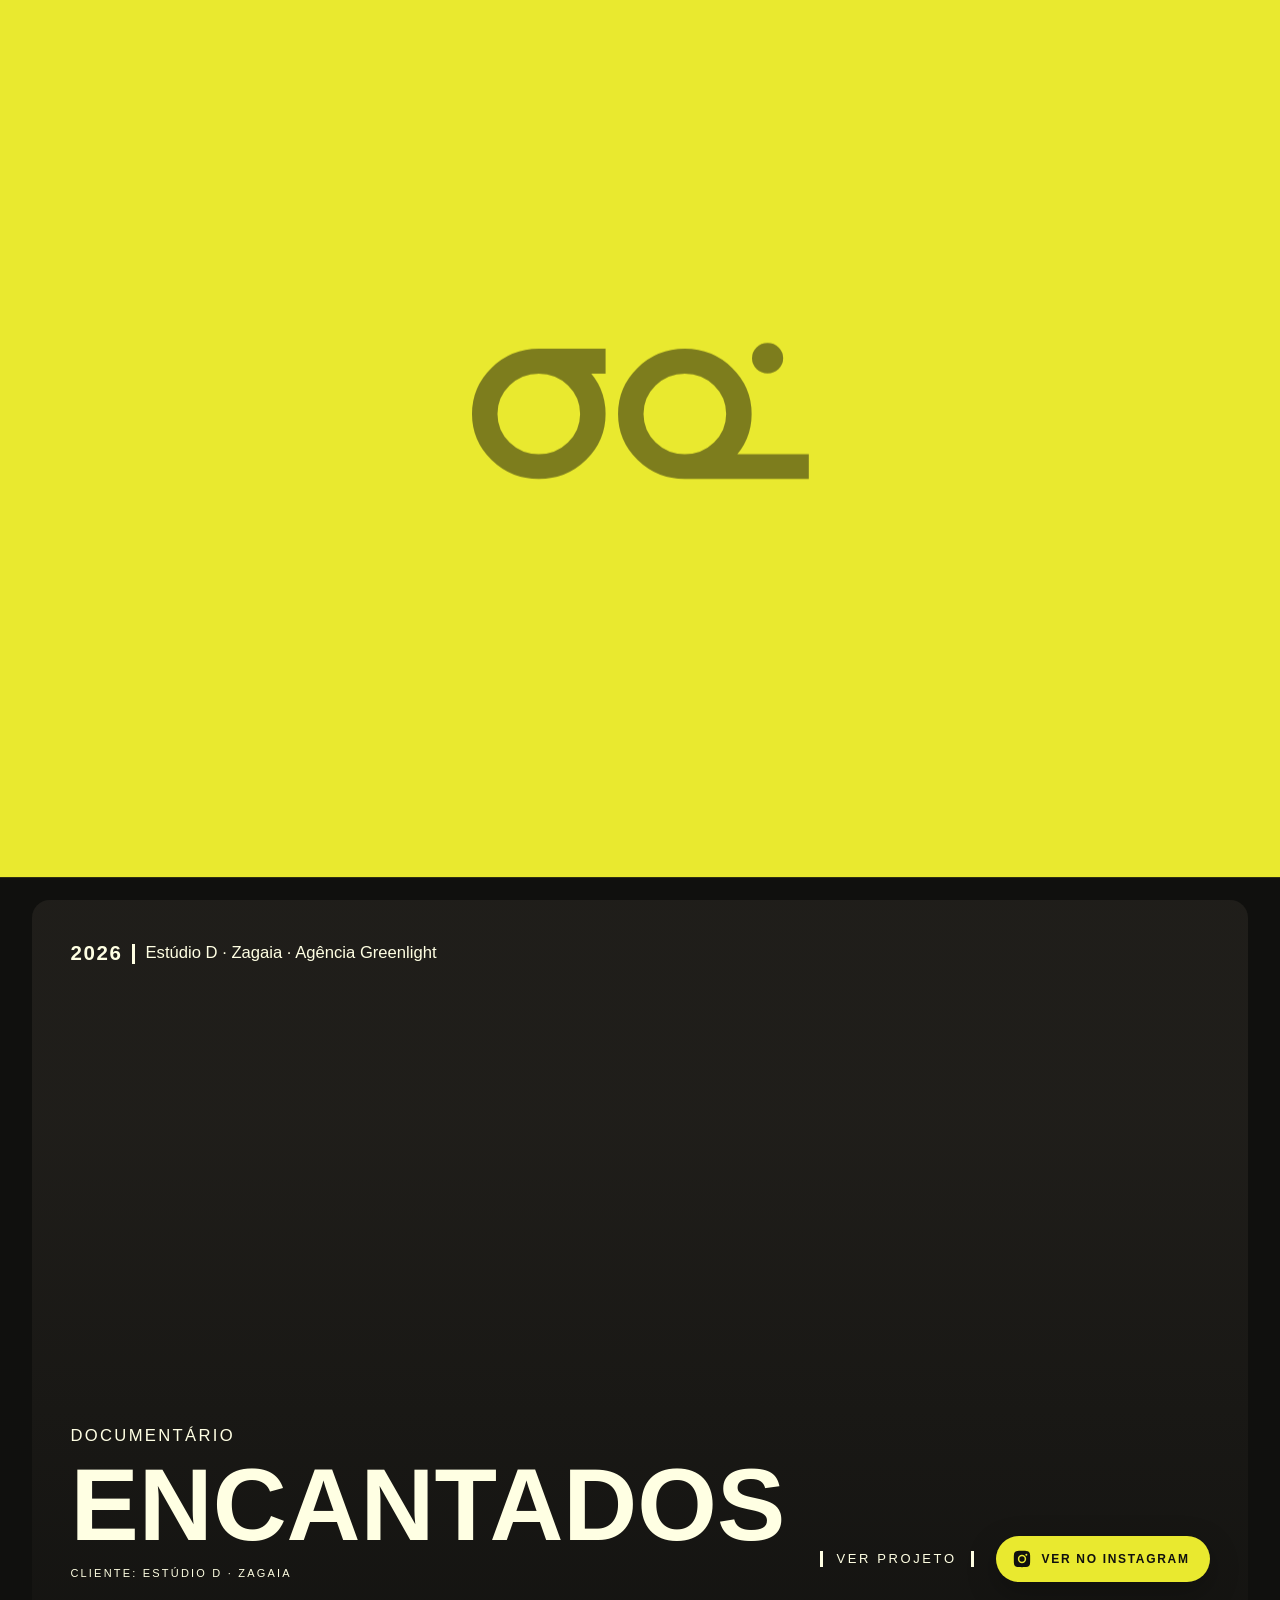
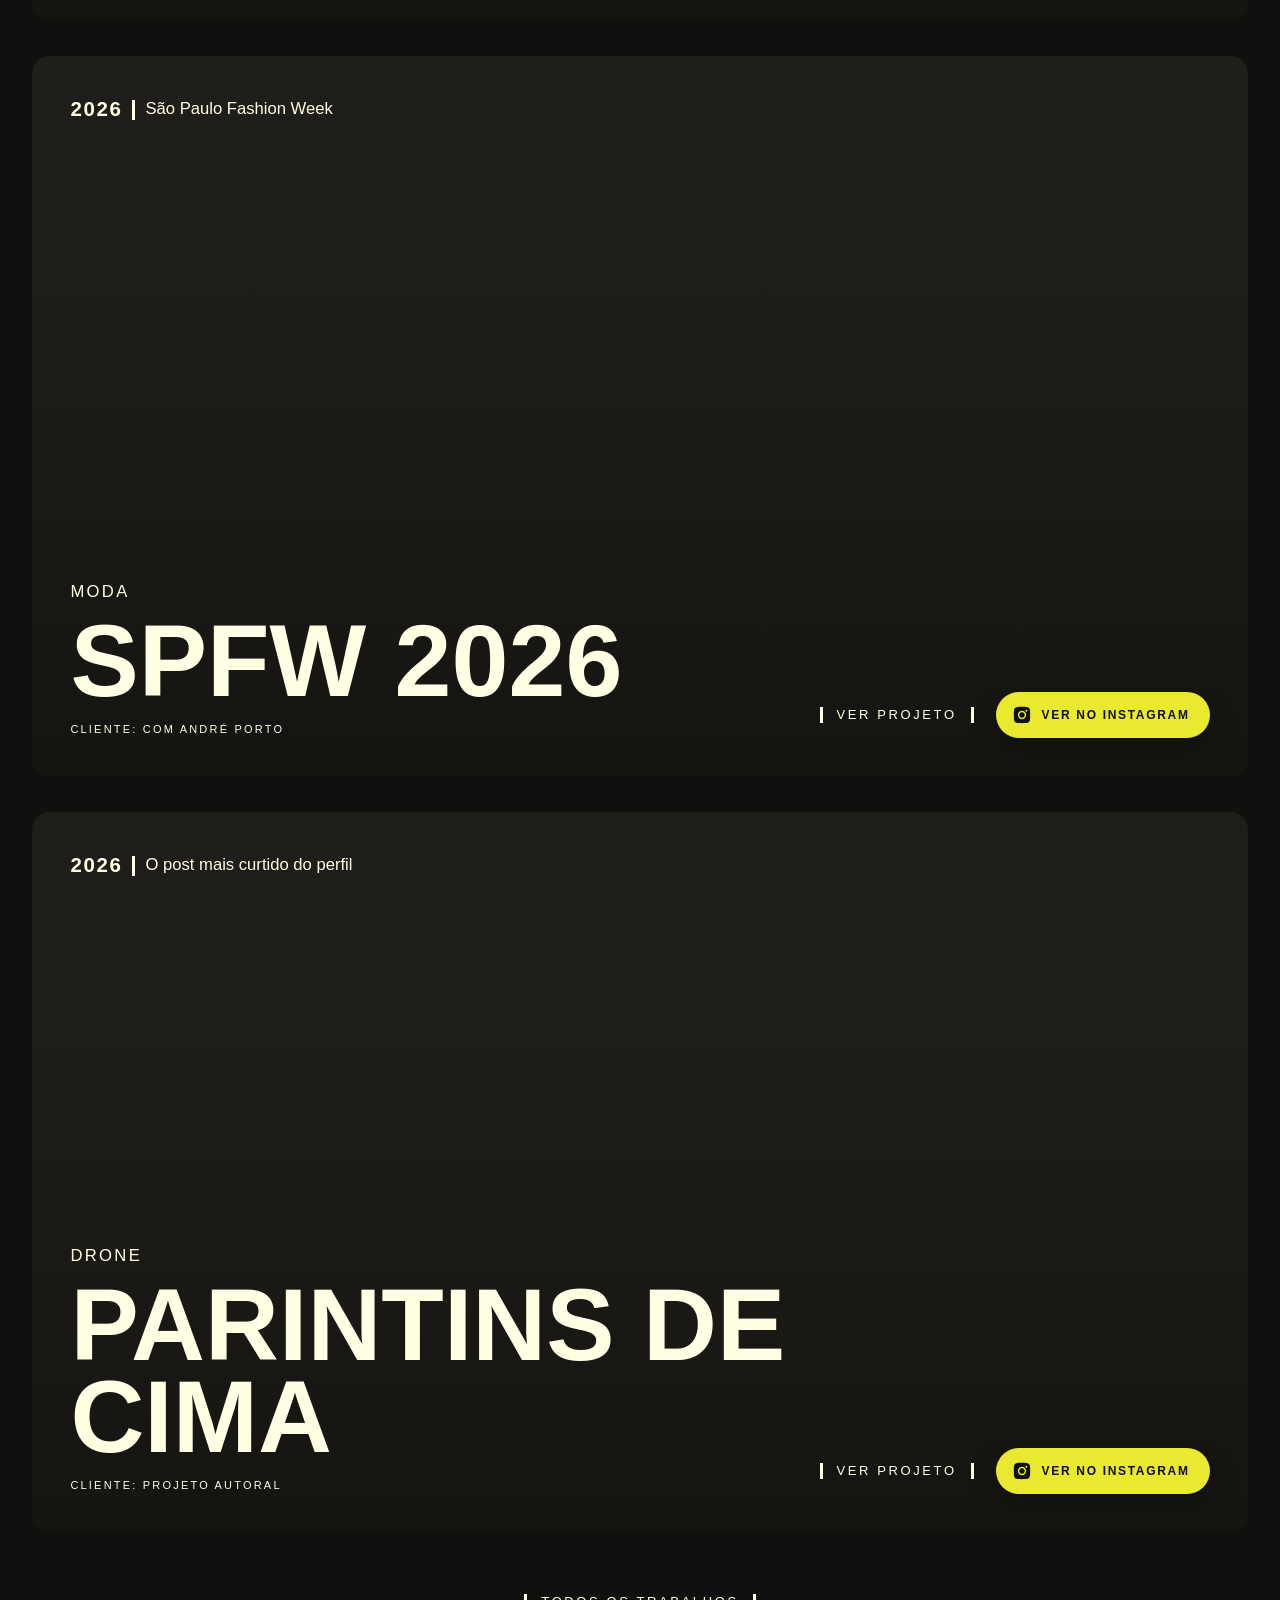
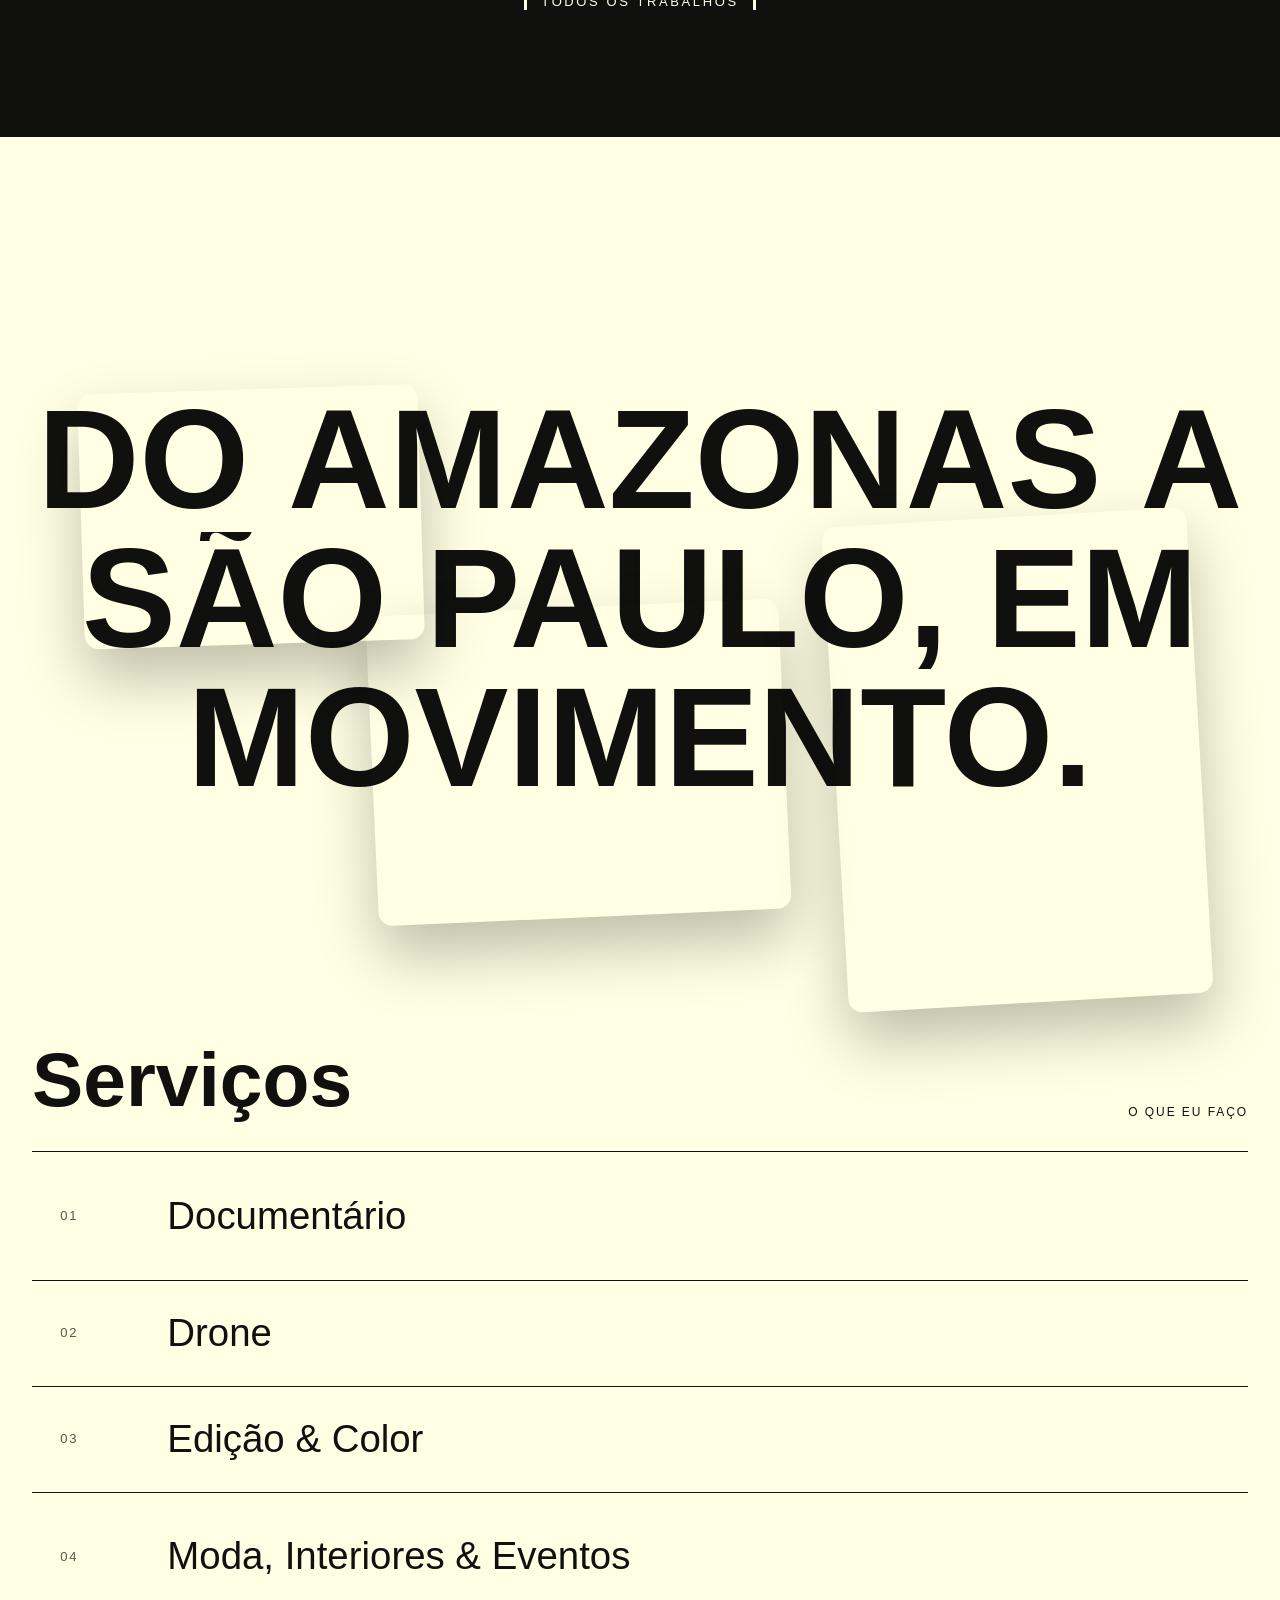
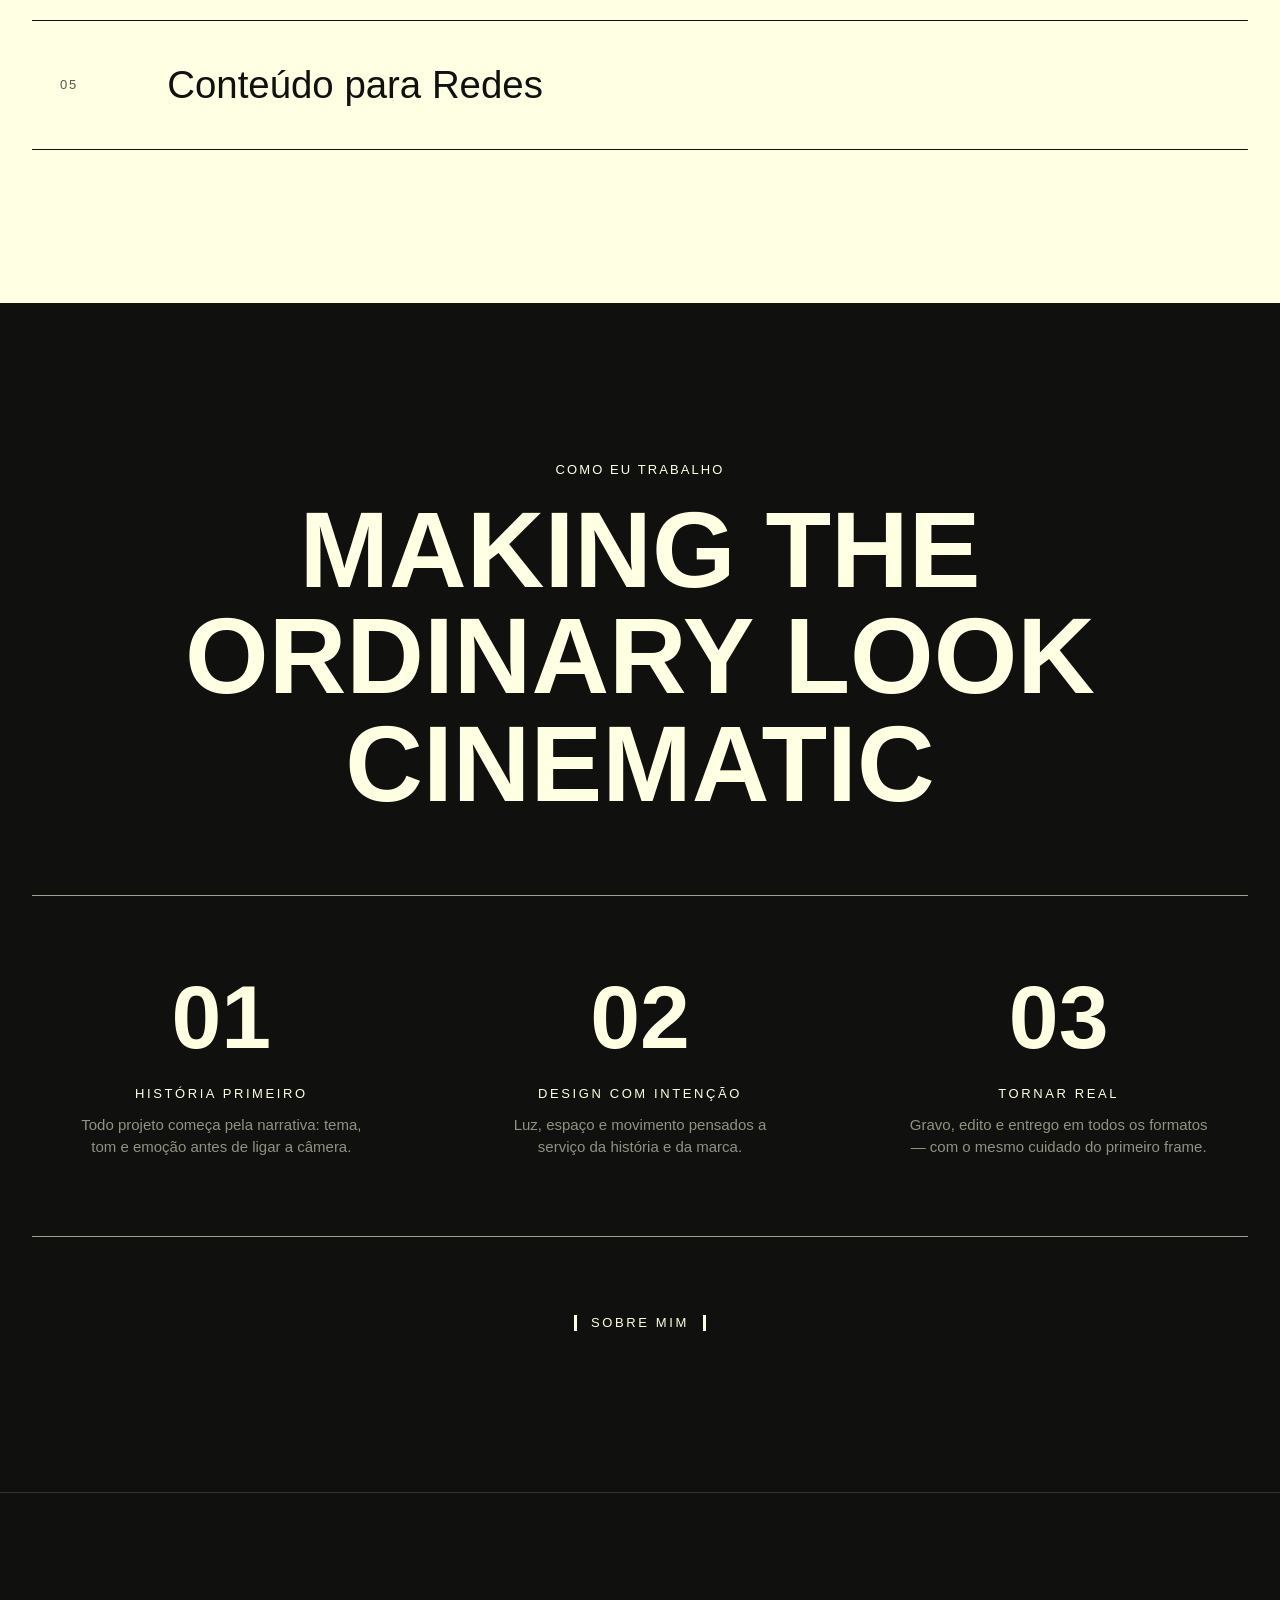
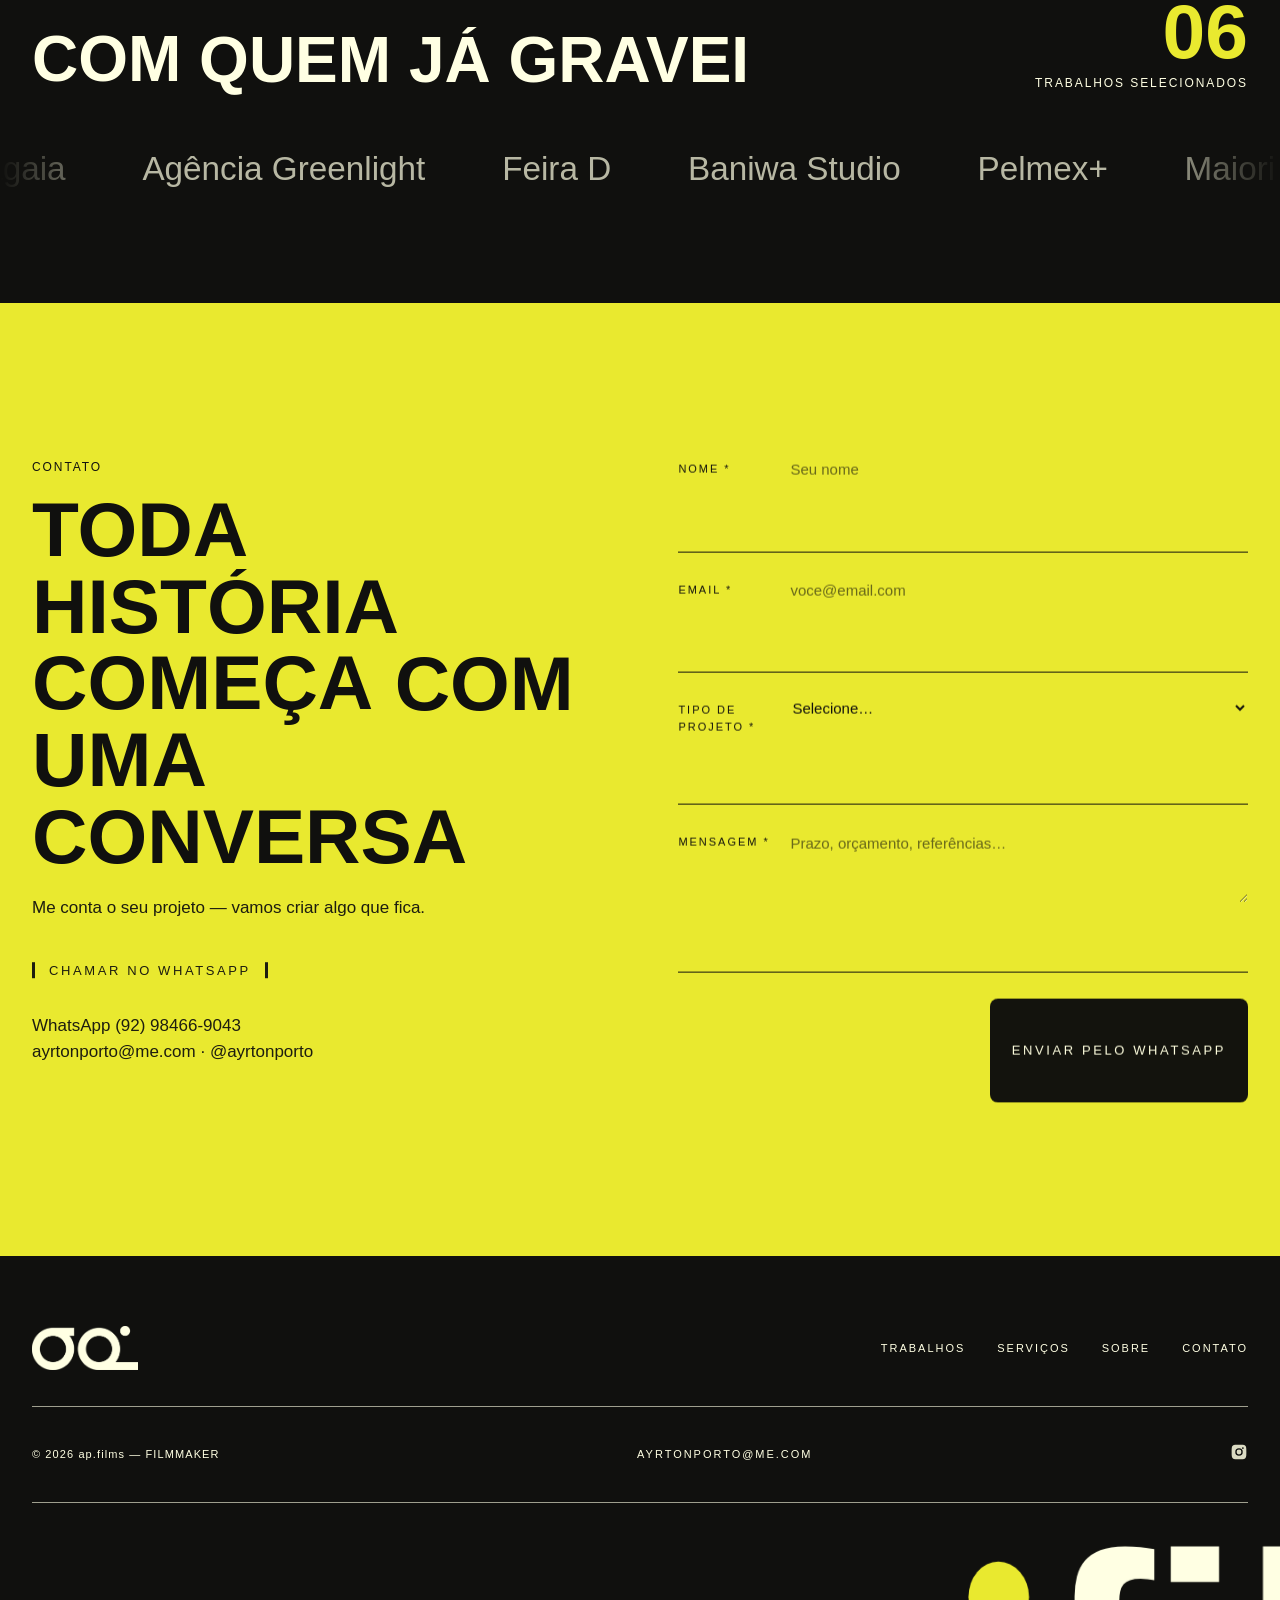
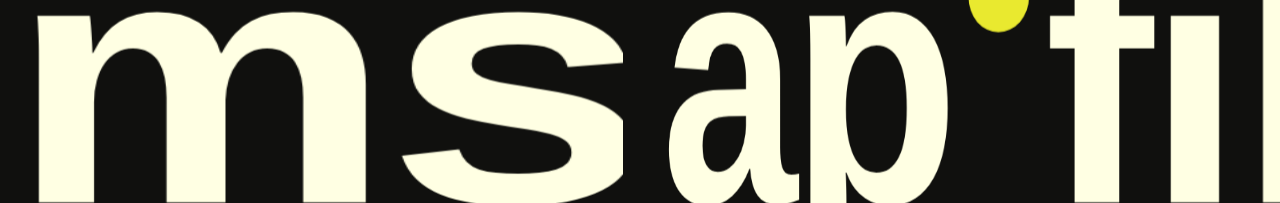
==== index.html @ daba5989 "Painel de projeto: título se ajusta, conjunto centralizado, coluna rola sem cortar em telas baixas C" ====
<!doctype html>
<html lang="pt-BR">
<head>
  <meta charset="utf-8">
  <meta name="viewport" content="width=device-width, initial-scale=1">
  <title>ap.films — Filmmaker</title>
  <meta name="description" content="Ayrton Porto — filmmaker. Documentário, moda, interiores e conteúdo de marca, do Amazonas a São Paulo.">
  <link rel="preconnect" href="https://api.fontshare.com">
  <link rel="stylesheet" href="https://api.fontshare.com/v2/css?f[]=satoshi@500,900&display=swap">
  <link rel="icon" type="image/png" href="assets/favicon.png">
  <link rel="stylesheet" href="css/style.css?v=202610291244">
</head>
<body data-page="home">
  <div class="curtain" aria-hidden="true"><span class="brand"></span></div>

  <main>
    <!-- HERO -->
    <section class="hero">
      <video class="hero__reel" muted playsinline loop autoplay preload="auto" id="heroReel"></video>
      <div class="hero__reel-shade"></div>
      <div class="hero__inner container">
        <h1 class="brandword" aria-label="ap.films"><span class="brandword__w">ap</span><span class="brandword__dot"></span><span class="brandword__w">films</span></h1>
        <div class="hero__sub">
          <span class="pill"></span>
          <p>Filmmaker<br>making the ordinary look cinematic.</p>
          <span class="pill"></span>
        </div>
        <div class="hero__actions"><button class="btn-bracket" data-reel>Play reel</button></div>
      </div>
    </section>

    <!-- DESTAQUES -->
    <section class="container" id="trabalhos">
      <div class="features" id="features"></div>
      <div class="center" style="padding:60px 0 0"><a class="btn-bracket" href="trabalhos.html">Todos os trabalhos</a></div>
    </section>

    <!-- FEITO PARA A TELA + SERVIÇOS -->
    <section class="section section-light crafted" style="margin-top:120px">
      <div class="container">
        <div class="crafted__stage">
          <h2 class="crafted__title" data-split>Do Amazonas a São Paulo, em movimento.</h2>
          <div class="crafted__float f1" data-float="0.6" data-autoplay><video muted playsinline loop preload="metadata" src="assets/video/encantados.mp4#t=3.5"></video></div>
          <div class="crafted__float f2" data-float="1.1" data-autoplay><video muted playsinline loop preload="metadata" src="assets/video/parintins-de-cima.mp4#t=3.1"></video></div>
          <div class="crafted__float f3" data-float="0.85" data-autoplay><video muted playsinline loop preload="metadata" src="assets/video/spfw-2026.mp4#t=27"></video></div>
        </div>

        <div class="services" id="servicos">
          <div class="services__head"><h2 data-split>Serviços</h2><span class="caps">O que eu faço</span></div>
          <div class="service"><span class="service__num">01</span><span class="service__name">Documentário</span><span class="service__desc">Cinegrafia de entrevistas, paisagem e personagem, com olhar de cinema e luz natural.</span></div>
          <div class="service"><span class="service__num">02</span><span class="service__name">Drone</span><span class="service__desc">Voos e imagens aéreas de cidade, rio e floresta, finalizados com color.</span></div>
          <div class="service"><span class="service__num">03</span><span class="service__name">Edição & Color</span><span class="service__desc">Montagem, color grading em DaVinci Resolve e finalização para cada tela.</span></div>
          <div class="service"><span class="service__num">04</span><span class="service__name">Moda, Interiores & Eventos</span><span class="service__desc">Desfiles, ambientes, arquitetos e lançamentos, com bastidores e cobertura completa.</span></div>
          <div class="service"><span class="service__num">05</span><span class="service__name">Conteúdo para Redes</span><span class="service__desc">Reels em 9:16 para marcas, com cortes, legendas e ritmo pensados para o Instagram.</span></div>
        </div>
      </div>
    </section>

    <!-- PROCESSO -->
    <section class="section">
      <div class="container">
        <div class="process__title">
          <span class="caps">Como eu trabalho</span>
          <h2 data-split>Making the ordinary look cinematic</h2>
        </div>
        <hr class="rule">
        <div class="process__grid">
          <div data-reveal><div class="n">01</div><h3>HISTÓRIA PRIMEIRO</h3><p>Todo projeto começa pela narrativa: tema, tom e emoção antes de ligar a câmera.</p></div>
          <div data-reveal><div class="n">02</div><h3>DESIGN COM INTENÇÃO</h3><p>Luz, espaço e movimento pensados a serviço da história e da marca.</p></div>
          <div data-reveal><div class="n">03</div><h3>TORNAR REAL</h3><p>Gravo, edito e entrego em todos os formatos — com o mesmo cuidado do primeiro frame.</p></div>
        </div>
        <hr class="rule">
        <div class="center"><a class="btn-bracket" href="sobre.html">Sobre mim</a></div>
      </div>
    </section>

    <!-- CLIENTES -->
    <section class="clients">
      <div class="container clients__head">
        <h2 data-split>Com quem já gravei</h2>
        <div class="clients__count">
          <b><span data-count="7" data-prefix="0">0</span></b><span class="caps">trabalhos selecionados</span>
        </div>
      </div>
      <div class="marquee" id="marquee"></div>
    </section>
  </main>

  <script src="data/projects.js?v=202610291244"></script>
  <script src="js/render.js?v=202610291244"></script>
  <script src="js/vendor/gsap.min.js?v=202610291244"></script>
  <script src="js/vendor/ScrollTrigger.min.js?v=202610291244"></script>
  <script src="js/vendor/lenis.min.js?v=202610291244"></script>
  <script>document.getElementById("heroReel").src = window.AP_REEL;</script>
  <script src="js/main.js?v=202610291244"></script>
</body>
</html>
---- css/style.css ----
/* Ayrton Porto — estilo (base AP.STUDIO) inspirado em produtoras cinematográficas */
:root {
  --ink: #10100e;
  --cream: #ffffe3;
  --yellow: #e9e92f;
  --muted: rgba(255, 255, 227, 0.55);
  --line: rgba(255, 255, 227, 0.6);
  --radius: 18px;
  --gutter: clamp(16px, 3vw, 32px);
  --font: "Satoshi", Arial, sans-serif;
  --ease: cubic-bezier(.7, 0, .2, 1);
}

*, *::before, *::after { box-sizing: border-box; }
html { -webkit-font-smoothing: antialiased; }
html.lenis, html.lenis body { height: auto; }
.lenis.lenis-smooth { scroll-behavior: auto !important; }
body {
  margin: 0;
  background: var(--ink);
  color: var(--cream);
  font-family: var(--font);
  font-weight: 500;
  font-size: 16px;
  line-height: 1.5;
  overflow-x: hidden;
}
img, video { display: block; max-width: 100%; }
a { color: inherit; text-decoration: none; }
button { font: inherit; color: inherit; background: none; border: 0; cursor: pointer; padding: 0; }
::selection { background: var(--yellow); color: var(--ink); }

.container { width: 100%; max-width: 1440px; margin: 0 auto; padding: 0 var(--gutter); }
.caps { text-transform: uppercase; letter-spacing: .16em; font-size: 12px; }
.section { position: relative; padding: clamp(80px, 12vw, 160px) 0; }
.section-light { background: var(--cream); color: var(--ink); }
.section-primary { background: var(--yellow); color: var(--ink); }

/* ---------- Header ---------- */
.nav {
  position: fixed; inset: 0 0 auto 0; z-index: 50;
  display: flex; align-items: center; justify-content: space-between;
  padding: 18px var(--gutter);
  background: var(--ink);
}
.nav__logo { display: inline-flex; color: var(--cream); transition: color .3s; }
.nav__logo:hover { color: var(--yellow); }

/* Logo AP — usado como máscara para poder trocar de cor com currentColor */
.brand {
  display: inline-block; height: 26px; aspect-ratio: 1892 / 786; background: currentColor;
  -webkit-mask: url(../assets/logo.png) center / contain no-repeat;
          mask: url(../assets/logo.png) center / contain no-repeat;
}
.footer__top .brand { height: 44px; }
.nav__links { position: absolute; left: 50%; transform: translateX(-50%); display: flex; justify-content: center; gap: clamp(32px, 6vw, 96px); }
.nav__links a { font-size: 11px; letter-spacing: .2em; text-transform: uppercase; position: relative; }
.nav__links a::after {
  content: ""; position: absolute; left: 0; bottom: -4px; height: 1px; width: 100%;
  background: currentColor; transform: scaleX(0); transform-origin: right; transition: transform .4s var(--ease);
}
.nav__links a:hover::after { transform: scaleX(1); transform-origin: left; }
.nav__links a.is-active { color: var(--yellow); }
.nav__burger { display: none; width: 28px; height: 14px; position: relative; }
.nav__burger span { position: absolute; left: 0; right: 0; height: 2px; background: var(--cream); transition: transform .4s var(--ease); }
.nav__burger span:first-child { top: 0; }
.nav__burger span:last-child { bottom: 0; }
body.menu-open .nav__burger span:first-child { transform: translateY(6px) rotate(45deg); }
body.menu-open .nav__burger span:last-child { transform: translateY(-6px) rotate(-45deg); }

/* ---------- Layered (sliced) heading ---------- */
.layered { position: relative; display: grid; place-items: center; text-align: center; }
.layered > * { grid-area: 1 / 1; }
.layered__word {
  font-weight: 900; text-transform: uppercase; line-height: .9; letter-spacing: -.01em;
  white-space: nowrap; margin: 0;
}
.layered__ghost {
  pointer-events: none; user-select: none;
  -webkit-mask-image: repeating-linear-gradient(to bottom, #000 0 7px, transparent 7px 12px);
          mask-image: repeating-linear-gradient(to bottom, #000 0 7px, transparent 7px 12px);
}
.layered__ghost.up    { clip-path: inset(0 0 62% 0); }
.layered__ghost.down  { clip-path: inset(62% 0 0 0); }
.layered__ghost.up2   { clip-path: inset(0 0 80% 0); }
.layered__ghost.down2 { clip-path: inset(80% 0 0 0); }
.layered__main { position: relative; z-index: 2; }
.layered--multi .layered__word { white-space: normal; }

/* ---------- Hero ---------- */
.hero { position: relative; min-height: 100svh; padding-top: 90px; display: flex; flex-direction: column; justify-content: center; overflow: hidden; }
.hero__reel {
  position: absolute; inset: 0; z-index: 0; opacity: .32;
  object-fit: cover; width: 100%; height: 100%;
  filter: grayscale(.3) contrast(1.1);
}
.hero__reel-shade { position: absolute; inset: 0; z-index: 0; background: radial-gradient(ellipse at center, rgba(16,16,14,.2), var(--ink) 80%); }
.hero__inner { position: relative; z-index: 1; }
.hero .layered__word { font-size: clamp(64px, 16vw, 250px); }
.hero__sub {
  position: relative; margin-top: clamp(48px, 7vw, 110px);
  display: flex; align-items: center; justify-content: space-between; gap: 20px;
}
.hero__sub p { margin: 0 auto; font-size: clamp(13px, 1.4vw, 18px); letter-spacing: .14em; text-transform: uppercase; text-align: center; line-height: 1.6; }
.pill { width: 14px; height: 50px; border-radius: 8px; background: var(--cream); flex: none; }
.hero__actions { display: flex; justify-content: center; margin-top: 40px; }

/* Bracket button ▍TEXT▍ */
.btn-bracket {
  display: inline-flex; align-items: center; gap: 14px;
  font-size: 13px; letter-spacing: .2em; text-transform: uppercase;
}
.btn-bracket::before, .btn-bracket::after {
  content: ""; width: 3px; height: 16px; background: currentColor; transition: transform .4s var(--ease);
}
.btn-bracket:hover::before { transform: translateX(-6px); }
.btn-bracket:hover::after { transform: translateX(6px); }

.btn-solid {
  display: inline-block; background: var(--ink); color: var(--cream);
  padding: 14px 22px; border-radius: 8px; font-size: 13px; letter-spacing: .2em; text-transform: uppercase;
  transition: transform .3s var(--ease);
}
.btn-solid:hover { transform: translateY(-2px); }

/* ---------- Project cards (home, large) ---------- */
.features { display: grid; gap: clamp(20px, 3vw, 36px); }
.feature {
  position: relative; display: block; overflow: hidden; border-radius: var(--radius);
  min-height: clamp(520px, 80vh, 820px); isolation: isolate;
}
.media { position: absolute; inset: 0; z-index: -1; overflow: hidden; background: #22201c; }
.media video, .media img { width: 100%; height: 115%; object-fit: cover; }
.media::after { content: ""; position: absolute; inset: 0; background: linear-gradient(180deg, rgba(16,16,14,.15) 30%, rgba(16,16,14,.75)); }
.feature__body {
  position: absolute; inset: 0; padding: clamp(20px, 3vw, 40px);
  display: grid; grid-template-columns: 1fr auto; grid-template-rows: auto 1fr auto;
}
.feature__award { display: flex; align-items: center; gap: 10px; font-size: clamp(14px, 1.3vw, 18px); }
.feature__award b { font-size: clamp(16px, 1.6vw, 22px); letter-spacing: .08em; }
.feature__award i { width: 3px; height: 20px; background: var(--cream); }
.feature__quotes { grid-column: 2; grid-row: 1 / 3; text-align: right; display: grid; gap: 22px; align-content: start; max-width: 260px; }
.quote .stars { letter-spacing: 2px; font-size: 16px; }
.quote p { margin: 6px 0; font-size: clamp(15px, 1.4vw, 19px); line-height: 1.45; }
.quote small { font-size: 11px; letter-spacing: .2em; }
.feature__info { grid-column: 1; grid-row: 3; align-self: end; }
.feature__cat { font-size: clamp(13px, 1.3vw, 18px); letter-spacing: .14em; text-transform: uppercase; }
.feature__title { margin: 10px 0 14px; font-weight: 900; font-size: clamp(48px, 8vw, 120px); line-height: .9; text-transform: uppercase; }
.feature__dir { font-size: 11px; letter-spacing: .2em; text-transform: uppercase; }
.feature { cursor: pointer; }
.feature__actions { grid-column: 2; grid-row: 3; align-self: end; display: flex; align-items: center; gap: 22px; }

/* ---------- Crafted section ---------- */
.crafted { overflow: hidden; }
.crafted__title {
  position: relative; z-index: 1; margin: 0; text-align: center; font-weight: 900; text-transform: uppercase;
  font-size: clamp(54px, 11vw, 168px); line-height: .95;
}
.crafted__float { position: absolute; z-index: 2; border-radius: 14px; overflow: hidden; box-shadow: 0 30px 60px rgba(0,0,0,.25); }
.crafted__float video { width: 100%; height: 100%; object-fit: cover; }
.crafted__float.f1 { width: 28%; aspect-ratio: 4/3; left: 4%; top: 6%; }
.crafted__float.f2 { width: 30%; aspect-ratio: 3/4; right: 4%; top: 2%; }
.crafted__float.f3 { width: 34%; aspect-ratio: 4/3; left: 28%; top: 34%; }
.crafted__stage { position: relative; padding: 8vw 0; }

.services { margin-top: clamp(60px, 10vw, 140px); }
.services__head { display: flex; justify-content: space-between; align-items: end; margin-bottom: 30px; }
.services__head h2 { margin: 0; font-weight: 900; font-size: clamp(40px, 6vw, 80px); line-height: 1; }
/* Linha de serviço: grade fixa (número | nome | descrição) com respiro interno,
   para o texto nunca encostar na borda do amarelo e todas as linhas alinharem. */
.service {
  display: grid; grid-template-columns: 56px minmax(0, 1fr) minmax(240px, 380px);
  column-gap: clamp(20px, 4vw, 64px); align-items: center;
  padding: 30px clamp(16px, 2.2vw, 32px);
  border-top: 1.5px solid var(--ink); position: relative; overflow: hidden;
}
.service:last-child { border-bottom: 1.5px solid var(--ink); }
.service > * { position: relative; z-index: 1; }   /* acima do fundo amarelo */
.service__num { font-size: 13px; letter-spacing: .14em; font-variant-numeric: tabular-nums; opacity: .7; transition: opacity .5s var(--ease); }
.service__name { font-size: clamp(24px, 3vw, 40px); line-height: 1.1; transition: transform .5s var(--ease); }
.service__desc { font-size: 15px; line-height: 1.5; max-width: 36ch; opacity: 0; transform: translateX(16px); transition: opacity .5s var(--ease), transform .5s var(--ease); }
.service::before { content: ""; position: absolute; inset: 0; z-index: 0; background: var(--yellow); transform: scaleY(0); transform-origin: bottom; transition: transform .5s var(--ease); }
.service:hover::before { transform: scaleY(1); }
.service:hover .service__num { opacity: 1; }
.service:hover .service__name { transform: translateX(10px); }
.service:hover .service__desc { opacity: 1; transform: none; }

/* ---------- Process (dark) ---------- */
.process__title { text-align: center; }
.process__title .caps { font-size: 13px; }
.process__title h2 { margin: 18px 0 0; font-weight: 900; font-size: clamp(36px, 8.4vw, 140px); line-height: .95; text-transform: uppercase; }
.rule { border: 0; border-top: 1.5px solid var(--line); margin: clamp(40px, 6vw, 80px) 0; }
.process__grid { display: grid; grid-template-columns: repeat(3, 1fr); gap: 40px; text-align: center; }
.process__grid .n { font-weight: 900; font-size: clamp(56px, 7vw, 100px); line-height: 1; }
.process__grid h3 { font-size: 13px; letter-spacing: .2em; margin: 22px 0 10px; font-weight: 500; }
.process__grid p { font-size: 15px; color: var(--muted); max-width: 300px; margin: 0 auto; }
.center { text-align: center; }

/* ---------- Clients marquee ---------- */
.clients { padding: clamp(60px, 8vw, 100px) 0; border-top: 1.5px solid rgba(255,255,227,.15); }
.clients__head { display: flex; justify-content: space-between; align-items: end; gap: 20px; margin-bottom: 40px; }
.clients__head h2 { margin: 0; font-weight: 900; font-size: clamp(36px, 5vw, 64px); line-height: 1; text-transform: uppercase; }
.clients__count { text-align: right; }
.clients__count b { display: block; font-weight: 900; font-size: clamp(48px, 6vw, 88px); line-height: 1; color: var(--yellow); }
.marquee { overflow: hidden; -webkit-mask-image: linear-gradient(90deg, transparent, #000 10%, #000 90%, transparent); mask-image: linear-gradient(90deg, transparent, #000 10%, #000 90%, transparent); }
.marquee__track { display: flex; width: max-content; gap: clamp(40px, 6vw, 90px); padding: 10px 0; }
.logo-mark { font-size: clamp(22px, 2.6vw, 34px); white-space: nowrap; opacity: .7; transition: opacity .3s, color .3s; }
.logo-mark:hover { opacity: 1; color: var(--yellow); }

/* ---------- Contact ---------- */
.contact__grid { display: grid; grid-template-columns: 1fr 1fr; gap: clamp(40px, 6vw, 100px); }
.contact h2 { margin: 18px 0 20px; font-weight: 900; font-size: clamp(44px, 6vw, 88px); line-height: .95; text-transform: uppercase; }
.contact p { font-size: 17px; margin: 0 0 40px; }
.form { display: grid; gap: 26px; }
.field { display: grid; grid-template-columns: 110px 1fr; align-items: start; border-bottom: 1.5px solid var(--ink); padding-bottom: 12px; }
.field label { font-size: 11px; letter-spacing: .18em; text-transform: uppercase; padding-top: 3px; }
.field input, .field select, .field textarea {
  font: inherit; font-size: 15px; color: var(--ink); background: transparent; border: 0; outline: 0; width: 100%; resize: vertical;
}
.field input::placeholder, .field textarea::placeholder { color: rgba(16,16,14,.6); }
.form__foot { display: flex; justify-content: flex-end; }
.form__ok { display: none; font-size: 15px; }
.form.is-sent .form__ok { display: block; }

/* ---------- Footer ---------- */
.footer { padding: 70px 0 0; overflow: hidden; }
.footer__top { display: flex; justify-content: space-between; align-items: center; padding-bottom: 36px; border-bottom: 1.5px solid var(--line); }
.footer__links { display: flex; gap: 32px; }
.footer__links a, .footer__meta a { font-size: 11px; letter-spacing: .18em; text-transform: uppercase; }
.footer__meta { display: flex; justify-content: space-between; align-items: center; gap: 24px; flex-wrap: wrap; padding: 36px 0; border-bottom: 1.5px solid var(--line); font-size: 11px; letter-spacing: .1em; }
.socials { display: flex; gap: 22px; }
.socials a { opacity: .85; }
.socials svg { width: 18px; height: 18px; fill: currentColor; }
.footer__big { padding: 40px 0 10px; }
.footer__big .layered__word { font-size: clamp(60px, 15.5vw, 240px); }

/* ---------- Page hero (internal pages) ---------- */
.page-hero { min-height: 92svh; display: flex; flex-direction: column; justify-content: center; padding-top: 90px; }
.page-hero .layered__word { font-size: clamp(56px, 12vw, 190px); }
.page-hero__meta { display: flex; align-items: center; justify-content: space-between; margin-top: 60px; }
.page-hero__meta p { margin: 0 auto; letter-spacing: .16em; text-transform: uppercase; font-size: 15px; }

/* ---------- Work grid + filters ---------- */
.filters { display: flex; flex-wrap: wrap; gap: 10px; margin-bottom: 40px; }
.filter {
  border: 1.5px solid var(--line); border-radius: 100px; padding: 10px 18px;
  font-size: 11px; letter-spacing: .18em; text-transform: uppercase; transition: .3s var(--ease);
}
.filter sup { font-size: 9px; margin-left: 4px; opacity: .7; }
.filter:hover { border-color: var(--cream); }
.filter.is-active { background: var(--yellow); border-color: var(--yellow); color: var(--ink); }
.grid { display: grid; grid-template-columns: repeat(2, 1fr); gap: clamp(20px, 2.5vw, 32px); }
.card { position: relative; display: block; }
.card__media { position: relative; aspect-ratio: 16/10; border-radius: 14px; overflow: hidden; background: #22201c; }
.card--vertical .card__media { aspect-ratio: 16/10; }
.card__media video { width: 100%; height: 100%; object-fit: cover; transform: scale(1.02); transition: transform 1s var(--ease), filter .6s; filter: grayscale(.6) brightness(.8); }
.card:hover .card__media video { transform: scale(1.07); filter: none; }
.card__tag { position: absolute; top: 14px; left: 14px; background: rgba(16,16,14,.7); backdrop-filter: blur(6px); padding: 6px 10px; border-radius: 6px; font-size: 10px; letter-spacing: .18em; text-transform: uppercase; }
.card__meta { display: flex; justify-content: space-between; align-items: baseline; gap: 20px; padding-top: 16px; }
.card__title { font-weight: 900; font-size: clamp(24px, 2.6vw, 40px); line-height: 1; text-transform: uppercase; margin: 0; }
.card__sub { font-size: 11px; letter-spacing: .18em; text-transform: uppercase; color: var(--muted); white-space: nowrap; }
.card.is-hidden { display: none; }

/* ---------- Project page ---------- */
.player { position: relative; aspect-ratio: 16/9; border-radius: var(--radius); overflow: hidden; background: #000; }
.player video { width: 100%; height: 100%; object-fit: cover; }
.player__play { position: absolute; inset: 0; display: grid; place-items: center; background: rgba(16,16,14,.25); transition: background .4s; }
.player__play:hover { background: rgba(16,16,14,.05); }
.player__play span { width: clamp(90px, 10vw, 140px); aspect-ratio: 1; border-radius: 50%; background: var(--yellow); color: var(--ink); display: grid; place-items: center; font-size: 13px; letter-spacing: .2em; font-weight: 900; }
.facts { display: grid; grid-template-columns: repeat(4, 1fr); gap: 30px; margin-top: 60px; }
.facts h4 { margin: 0 0 10px; font-size: 11px; letter-spacing: .2em; color: var(--muted); font-weight: 500; text-transform: uppercase; }
.facts p { margin: 0; text-transform: uppercase; letter-spacing: .08em; font-size: 15px; line-height: 1.7; }
.lead { font-size: clamp(22px, 2.6vw, 36px); line-height: 1.3; max-width: 1000px; margin: 80px 0 0; }
.stills { display: grid; grid-template-columns: repeat(3, 1fr); gap: 16px; margin-top: 80px; }
.stills video { width: 100%; aspect-ratio: 4/5; object-fit: cover; border-radius: 12px; }
.next { display: block; text-align: center; padding: clamp(80px, 12vw, 160px) 0; border-top: 1.5px solid var(--line); }
.next .caps { color: var(--muted); }
.next h2 { margin: 20px 0 30px; font-weight: 900; font-size: clamp(54px, 10vw, 150px); line-height: .95; text-transform: uppercase; transition: color .4s; }
.next:hover h2 { color: var(--yellow); }

/* ---------- About ---------- */
.phil { display: grid; grid-template-columns: repeat(3, 1fr); gap: 30px; }
.phil div { border-top: 1.5px solid var(--ink); padding-top: 20px; }
.phil .n { font-size: 14px; }
.phil h3 { font-size: clamp(24px, 2.6vw, 36px); margin: 20px 0 0; font-weight: 500; line-height: 1.15; }
.crew { display: grid; grid-template-columns: repeat(4, 1fr); gap: 20px; }
.crew__item video { aspect-ratio: 3/4; width: 100%; object-fit: cover; border-radius: 12px; filter: grayscale(1); transition: filter .5s; }
.crew__item:hover video { filter: none; }
.crew__item h3 { margin: 14px 0 2px; font-size: 20px; }
.crew__item p { margin: 0; font-size: 11px; letter-spacing: .18em; text-transform: uppercase; color: var(--muted); }

/* ---------- Reel modal ---------- */
.modal { position: fixed; inset: 0; z-index: 90; background: rgba(16,16,14,.96); display: grid; place-items: center; padding: var(--gutter); visibility: hidden; opacity: 0; }
.modal video { width: min(1400px, 100%); max-height: 86vh; border-radius: 12px; background: #000; }
.modal__close { position: absolute; top: 20px; right: var(--gutter); }

/* ---------- Cursor ---------- */
.cursor {
  position: fixed; top: 0; left: 0; z-index: 100; pointer-events: none;
  width: 12px; height: 12px; margin: -6px 0 0 -6px; border-radius: 50%;
  background: var(--yellow); color: var(--ink); mix-blend-mode: normal;
  display: grid; place-items: center; font-size: 0; font-weight: 900; letter-spacing: .15em;
  opacity: 0;
  transition: background-color .25s var(--ease), opacity .3s;
}
.cursor.is-on { opacity: 1; }
.cursor.is-dark { background: var(--ink); }     /* em fundo claro (amarelo/creme) a bolinha fica preta */
@media (hover: none) { .cursor { display: none; } }
/* no computador o mouse do site é só a bolinha (a setinha some depois que a bolinha aparece) */
@media (hover: hover) and (pointer: fine) {
  body.has-cursor, body.has-cursor * { cursor: none !important; }
}

/* ---------- Page transition curtain ---------- */
.curtain { position: fixed; inset: 0; z-index: 95; background: var(--yellow); transform: scaleY(1); transform-origin: top; pointer-events: none; display: grid; place-items: center; }
.curtain { color: var(--ink); }
.curtain .brand { height: clamp(60px, 12vw, 140px); }

/* Reveal helpers */
.line-mask { display: block; overflow: hidden; }
.line-mask > span { display: block; }

/* ---------- Responsive ---------- */
@media (max-width: 900px) {
  .nav__links {
    position: fixed; inset: 0; z-index: -1; width: auto; background: var(--ink); transform: none;
    flex-direction: column; justify-content: center; align-items: center; gap: 28px;
    clip-path: inset(0 0 100% 0); transition: clip-path .6s var(--ease);
  }
  .nav__links a { font-size: 32px; font-weight: 900; letter-spacing: .02em; }
  body.menu-open .nav__links { clip-path: inset(0 0 0 0); }
  .nav__burger { display: block; }
  .feature__body { grid-template-columns: 1fr; grid-template-rows: auto 1fr auto auto; }
  .feature__quotes { display: none; }
  .feature__actions { grid-column: 1; grid-row: 4; justify-self: start; margin-top: 20px; flex-wrap: wrap; gap: 14px; }
  .process__grid, .phil { grid-template-columns: 1fr; }
  .contact__grid { grid-template-columns: 1fr; }
  .grid { grid-template-columns: 1fr; }
  .facts { grid-template-columns: repeat(2, 1fr); }
  .crew { grid-template-columns: repeat(2, 1fr); }
  .service { grid-template-columns: 40px minmax(0, 1fr); row-gap: 8px; padding: 24px 4px; }
  .service__num { align-self: start; padding-top: .55em; }
  .service__desc { grid-column: 2; max-width: none; font-size: 14px; opacity: .75; transform: none; }  /* no toque não existe hover: descrição sempre visível */
  .service:hover .service__name { transform: none; }  /* no toque o nome não desliza (evita encostar na borda) */
  .footer__top { flex-direction: column; align-items: flex-start; gap: 24px; }
  .footer__links { flex-wrap: wrap; gap: 18px; }
  .crafted__float.f1 { width: 40%; } .crafted__float.f2 { width: 38%; } .crafted__float.f3 { width: 50%; left: 25%; top: 40%; }
  .pill { width: 8px; height: 36px; }
  .clients__head { flex-direction: column; align-items: flex-start; }
  .clients__count { text-align: left; }
}
@media (max-width: 520px) {
  .field { grid-template-columns: 1fr; gap: 8px; }
  .stills { grid-template-columns: 1fr; }
}
@media (prefers-reduced-motion: reduce) {
  *, *::before, *::after { transition-duration: .01ms !important; animation-duration: .01ms !important; }
}

/* Word reveal */
.w { display: inline-block; overflow: hidden; vertical-align: top; padding-bottom: .22em; margin-bottom: -.18em; }
.w > span { display: inline-block; }
/* Fallback: se o JS não carregar, a cortina some sozinha */
.curtain { animation: curtainOut .6s 2.5s forwards; }
@keyframes curtainOut { to { transform: scaleY(0); } }
/* Títulos de duas linhas: só a "sombra" fatiada embaixo, como no original */
.layered--multi .layered__ghost.up, .layered--multi .layered__ghost.up2 { display: none; }
.layered--multi .layered__ghost.down  { clip-path: inset(78% 0 0 0); }
.layered--multi .layered__ghost.down2 { clip-path: inset(88% 0 0 0); }

/* nome mais longo no hero */
.hero .layered__word { font-size: clamp(44px, 11.5vw, 178px); }

/* Logo da cortina desenhado com trim path */
.curtain .brand-draw { height: clamp(60px, 12vw, 140px); width: auto; aspect-ratio: 1892 / 786; overflow: visible; }
.brand-draw path { fill: none; stroke: currentColor; stroke-width: 143; }
.brand-draw__dot { fill: currentColor; transform-box: fill-box; transform-origin: center; }

/* Marca ap.films (sem efeito de camadas) com o ponto em bolinha amarela */
.brandword { display: flex; justify-content: center; align-items: baseline; margin: 0; font-weight: 900; line-height: .9; letter-spacing: -.02em; white-space: nowrap; text-transform: lowercase; color: var(--cream); }
.hero .brandword { font-size: clamp(64px, 17vw, 260px); }
/* ap.films do rodapé ocupa a largura toda da tela e encosta na borda de baixo */
.footer__big { width: 100vw; margin-left: calc(50% - 50vw); padding: 40px 0 0; overflow: hidden; }
.footer__big .brandword { display: inline-flex; font-size: 16vw; line-height: 1; }
.brandword__w { display: inline-block; }
.brandword__dot { display: inline-block; width: .2em; height: .2em; border-radius: 50%; background: var(--yellow); margin: 0 .05em; }

/* ap.films do rodapé em movimento (Stretched Type Repeater): o canvas ocupa o lugar do texto */
.footer__big.is-stretch { position: relative; }
.footer__stretch { display: block; }


/* ---------- Botão do Instagram (bem visível) ---------- */
.ig-btn {
  display: inline-flex; align-items: center; gap: 10px; flex: none;
  background: var(--yellow); color: var(--ink); border-radius: 100px;
  padding: 13px 20px 13px 16px; font-size: 12px; font-weight: 900; letter-spacing: .14em; text-transform: uppercase;
  box-shadow: 0 10px 30px rgba(0,0,0,.25); transition: transform .4s var(--ease), background-color .3s;
}
.ig-btn svg { width: 20px; height: 20px; fill: currentColor; flex: none; }
.ig-btn:hover { transform: translateY(-2px) scale(1.03); background: var(--cream); }
.ig-btn--sm { padding: 8px 14px 8px 11px; font-size: 10px; gap: 8px; box-shadow: none; }
.ig-btn--sm svg { width: 15px; height: 15px; }
.ig-btn--big { padding: 16px 26px 16px 20px; font-size: 13px; }
.ig-btn--big svg { width: 22px; height: 22px; }
.card { cursor: pointer; }
.card .ig-btn--sm { margin-top: 12px; }

/* ---------- Painel do projeto: o vídeo cresce do card para a esquerda e as informações entram pela direita ---------- */
.pv { position: fixed; inset: 0; z-index: 80; visibility: hidden; }
.pv.is-open { visibility: visible; }
.pv__bg { position: absolute; inset: 0; background: var(--ink); opacity: 0; }
.pv__media { position: absolute; left: 0; top: 0; width: 0; height: 0; overflow: hidden; border-radius: 18px; background: #000; will-change: transform, width, height; }
.pv__media video { width: 100%; height: 100%; object-fit: cover; display: block; }
.pv__sound {
  position: absolute; left: 16px; bottom: 16px; padding: 9px 14px; border-radius: 100px;
  background: rgba(16,16,14,.65); backdrop-filter: blur(8px); color: var(--cream);
  font-size: 10px; letter-spacing: .18em; text-transform: uppercase; opacity: 0; transition: opacity .3s;
}
.pv.is-ready .pv__sound { opacity: 1; }
.pv__info { position: absolute; top: 0; bottom: 0; right: 0; padding: 90px 0 48px; min-width: 0; overflow-y: auto; overscroll-behavior: contain; display: flex; flex-direction: column; justify-content: flex-start; gap: 22px; }
/* centraliza quando cabe; quando não cabe, começa no topo e rola dentro da coluna (nada fica cortado) */
.pv__cat { margin-top: auto; }
.pv__actions { margin-bottom: auto; }
.pv__close { position: fixed; top: 26px; right: var(--gutter); z-index: 3; }
.pv__cat { font-size: 12px; letter-spacing: .2em; text-transform: uppercase; color: var(--yellow); }
.pv__title { margin: -6px 0 0; font-weight: 900; font-size: clamp(30px, 4.6vw, 76px); line-height: .95; text-transform: uppercase; overflow-wrap: normal; word-break: keep-all; }
.pv__facts { display: grid; grid-template-columns: repeat(2, minmax(0, 1fr)); gap: 16px 24px; margin: 6px 0 0; padding: 18px 0; border-top: 1.5px solid rgba(255,255,227,.18); border-bottom: 1.5px solid rgba(255,255,227,.18); }
.pv__facts dt { font-size: 10px; letter-spacing: .2em; text-transform: uppercase; color: var(--muted); margin-bottom: 4px; }
.pv__facts dd { margin: 0; font-size: 14px; letter-spacing: .04em; }
.pv__desc { margin: 0; font-size: 16px; line-height: 1.6; color: rgba(255,255,227,.85); max-width: 52ch; }
.pv__actions { display: flex; flex-wrap: wrap; align-items: center; gap: 22px; margin-top: 6px; }
/* notebooks com tela baixa: tudo um pouco mais compacto */
@media (min-width: 801px) and (max-height: 780px) {
  .pv__info { padding: 74px 0 28px; gap: 14px; }
  .pv__title { font-size: clamp(28px, 3.6vw, 60px); }
  .pv__facts { padding: 12px 0; gap: 10px 20px; }
  .pv__desc { font-size: 14px; line-height: 1.5; }
  .ig-btn--big { padding: 13px 20px 13px 16px; font-size: 12px; }
  .pv__close { top: 18px; }
}
@media (max-width: 800px) {
  .pv__info { left: var(--gutter) !important; right: var(--gutter) !important; width: auto !important; justify-content: flex-start; padding-top: 0; padding-bottom: 32px; overflow: visible; }
  .pv { overflow-y: auto; }
  .pv__close { position: fixed; top: 18px; right: var(--gutter); z-index: 2; background: rgba(16,16,14,.7); padding: 8px 12px; border-radius: 100px; }
  .pv__facts { grid-template-columns: 1fr 1fr; }
}
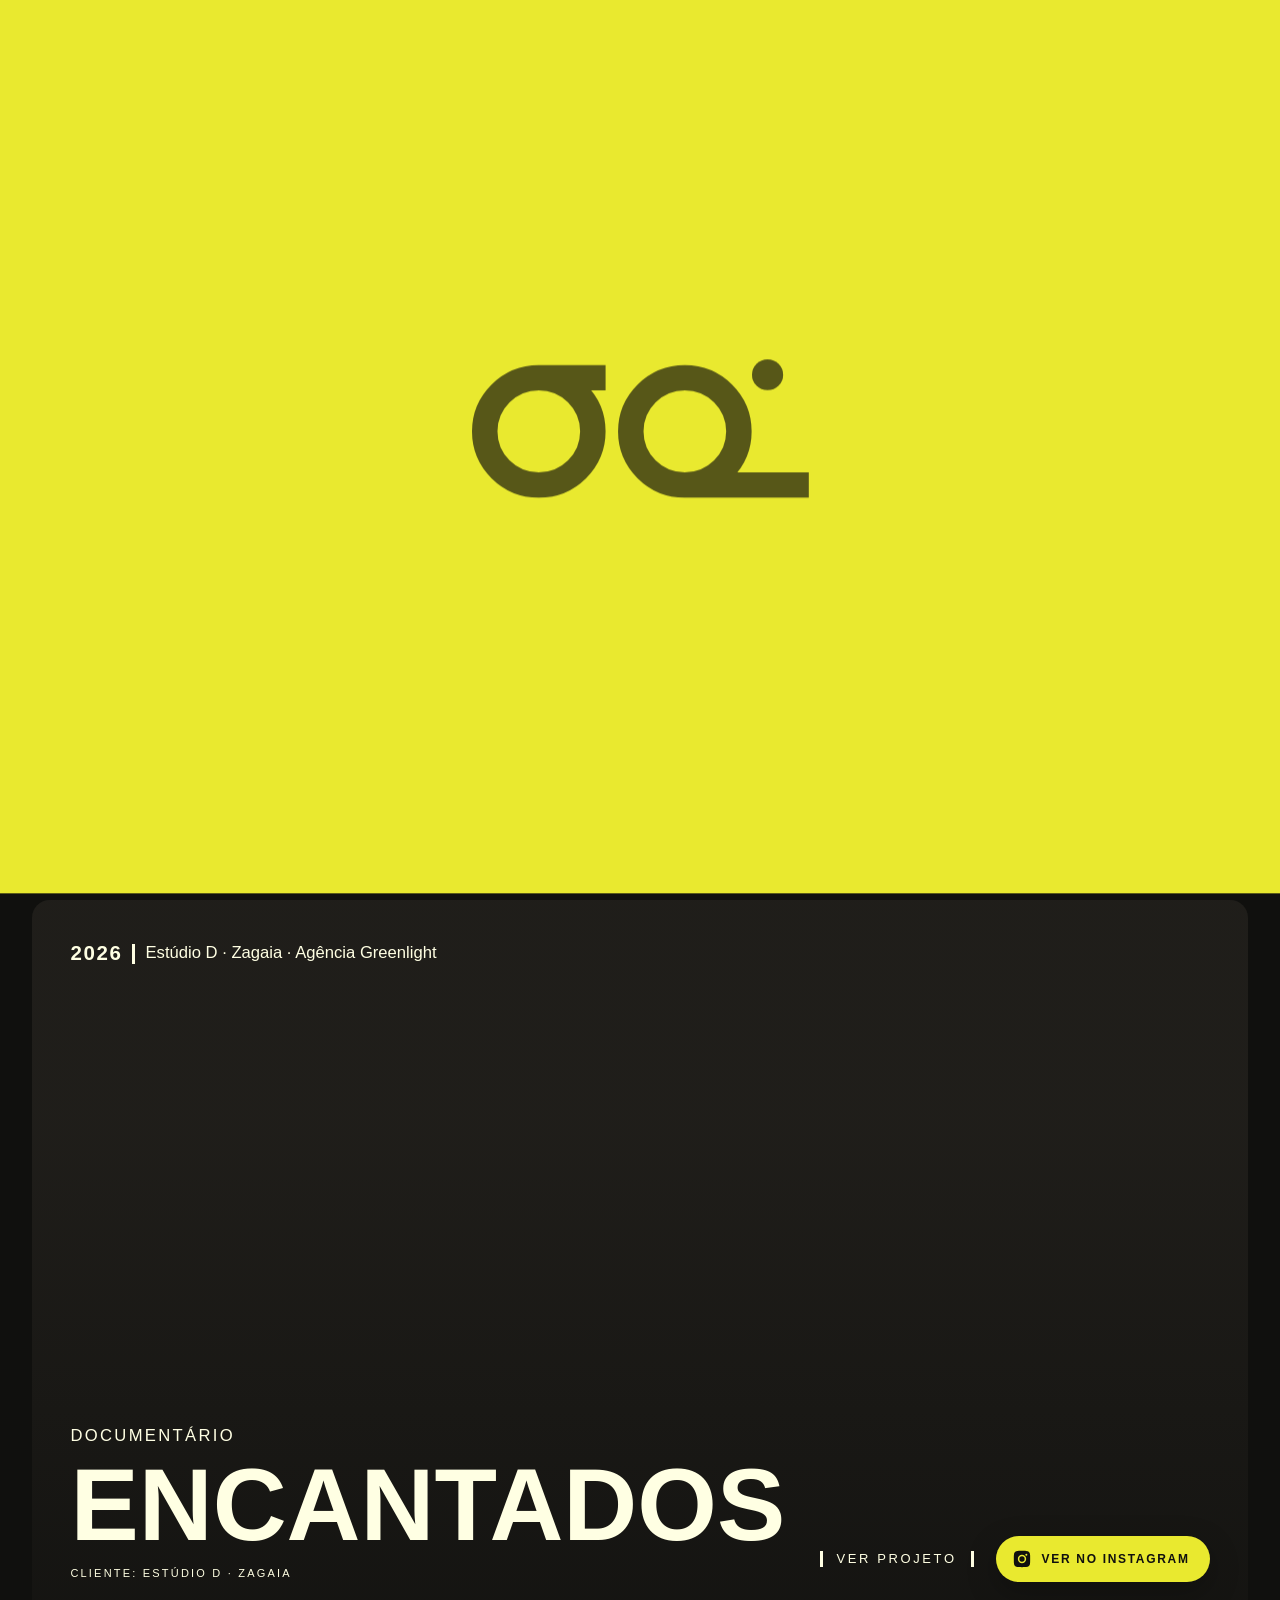
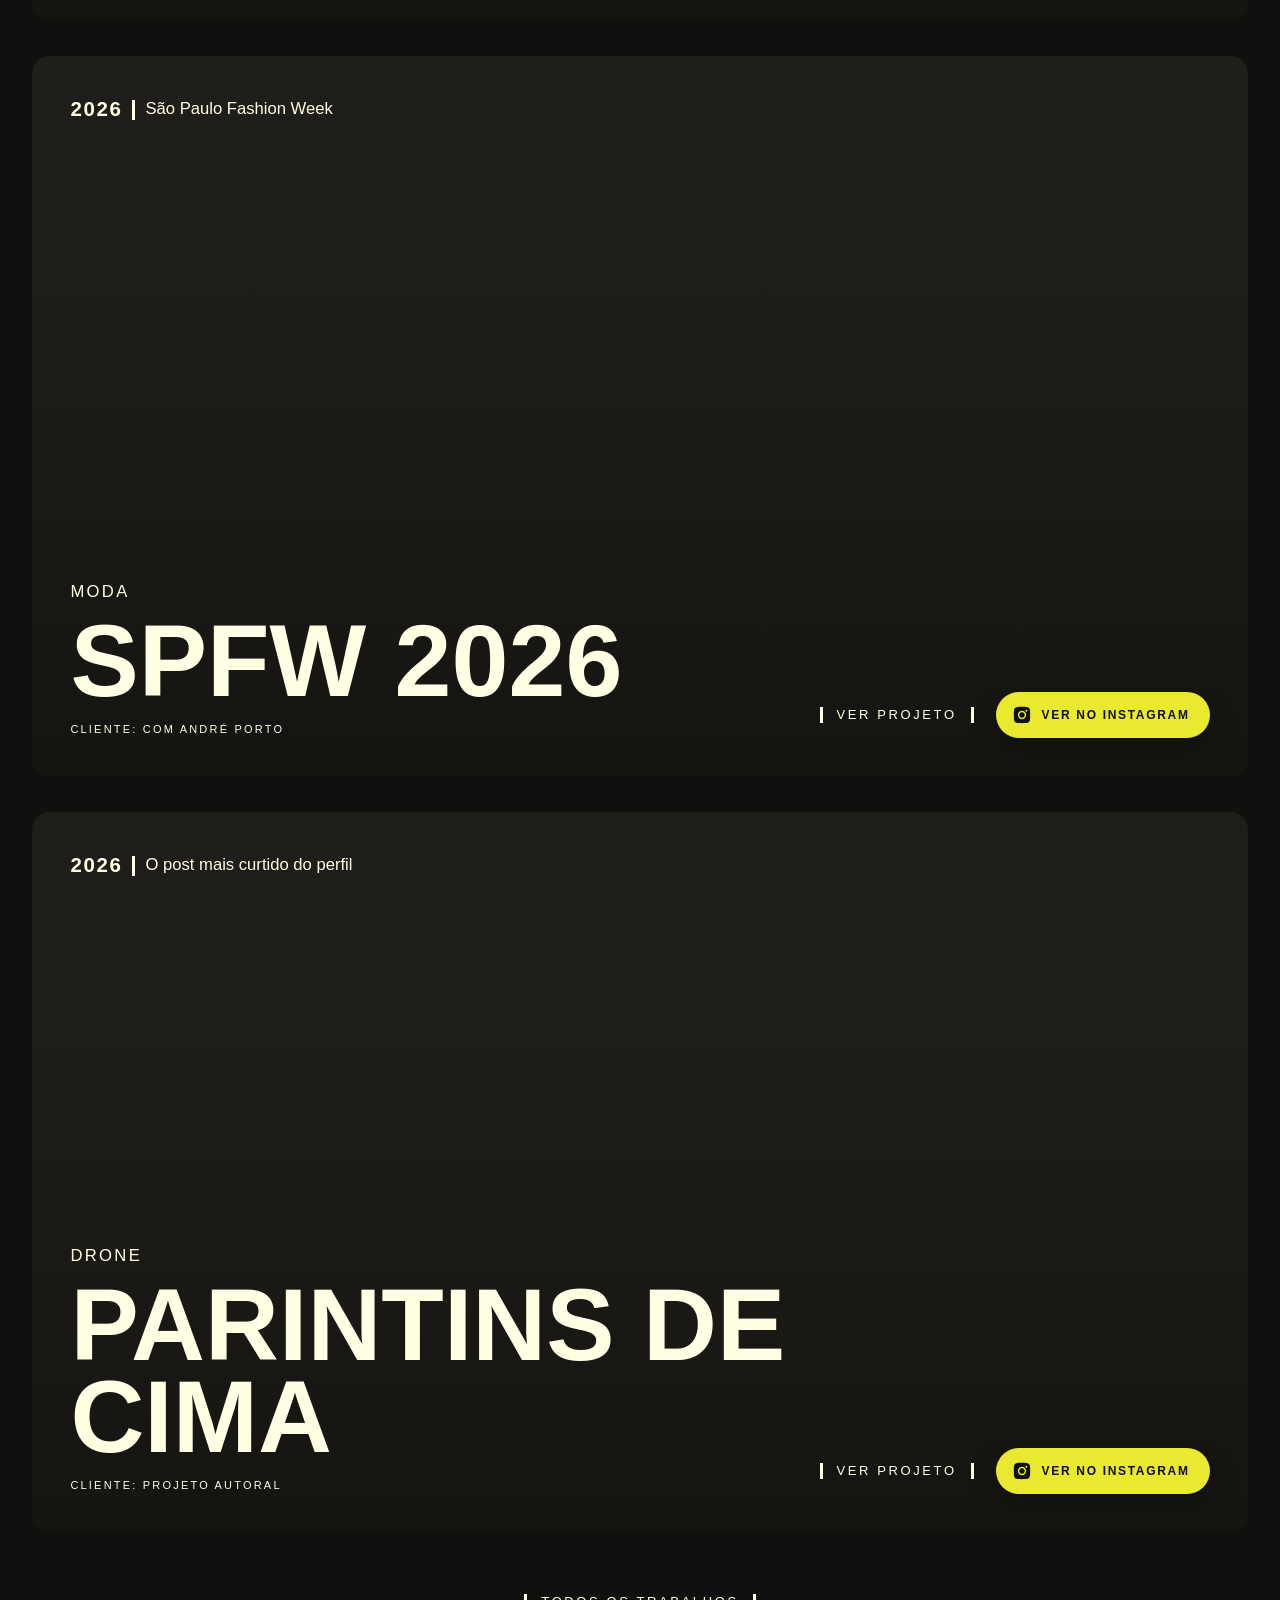
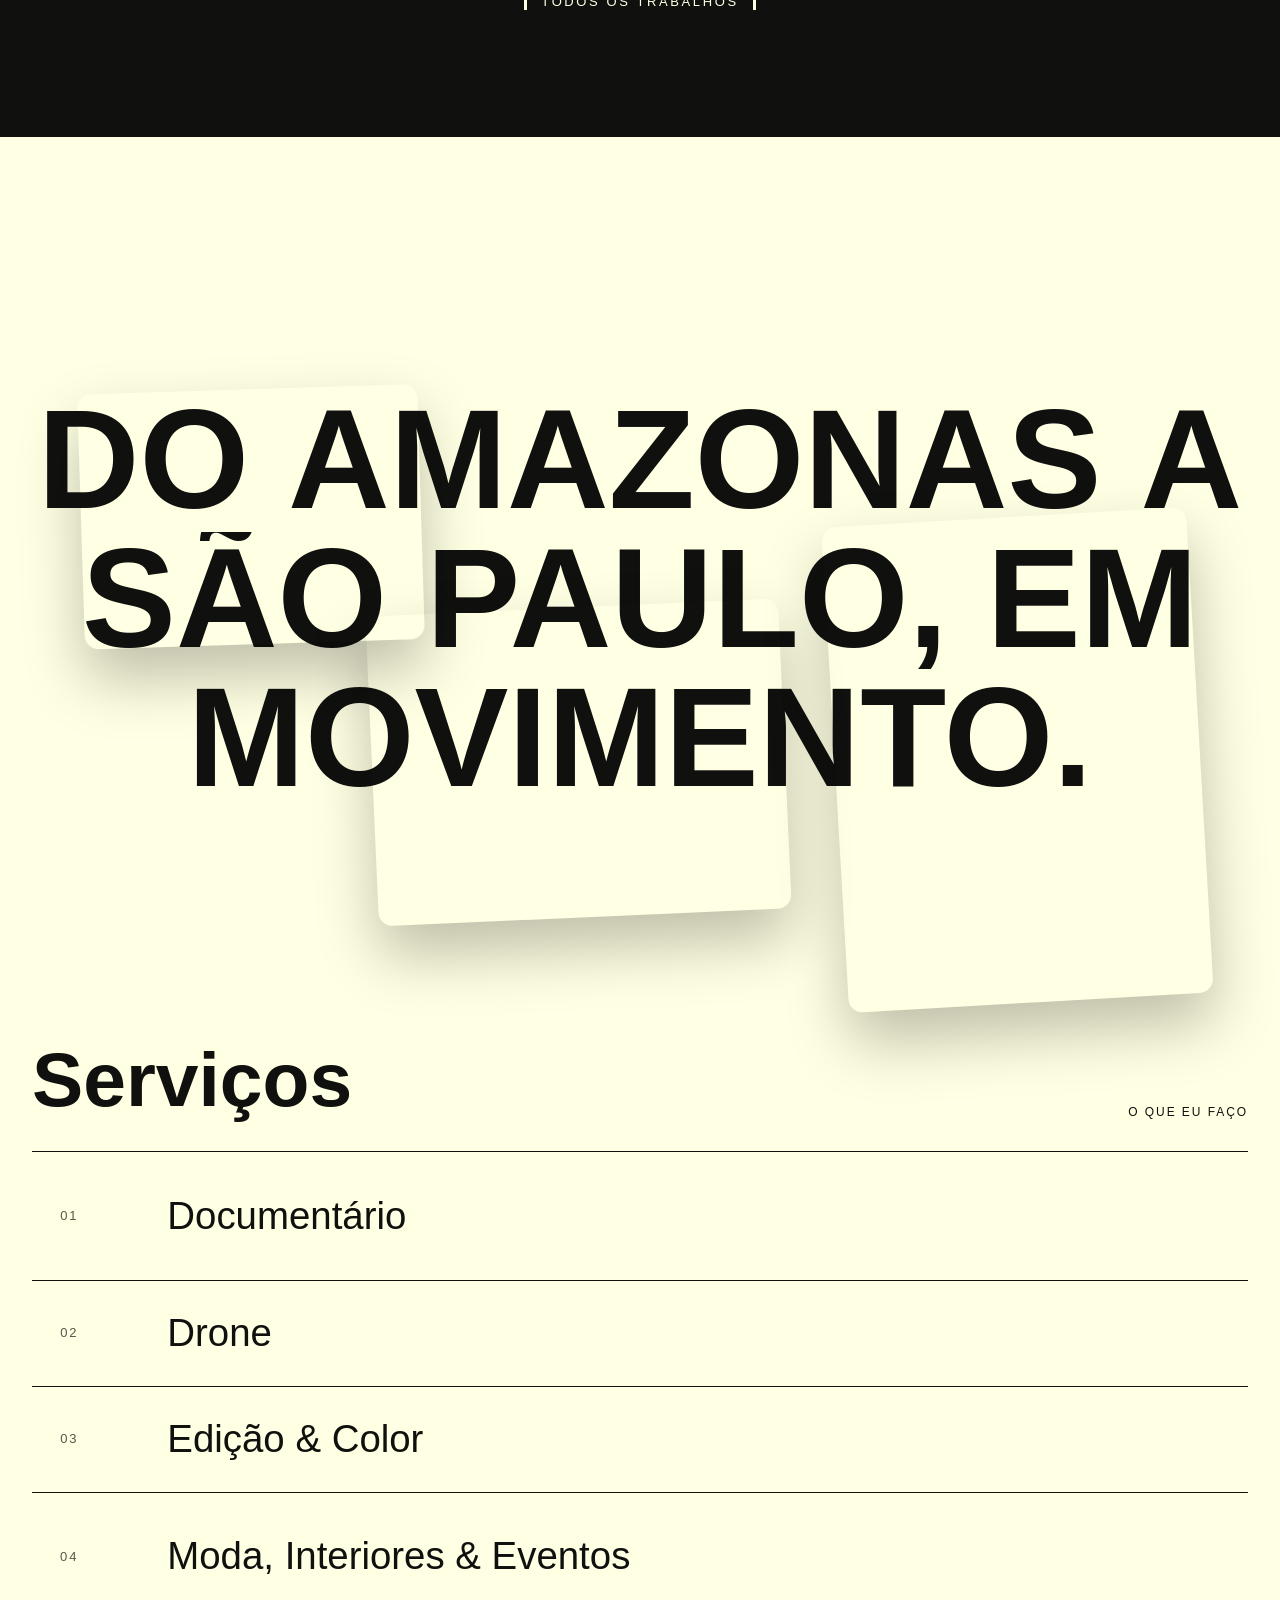
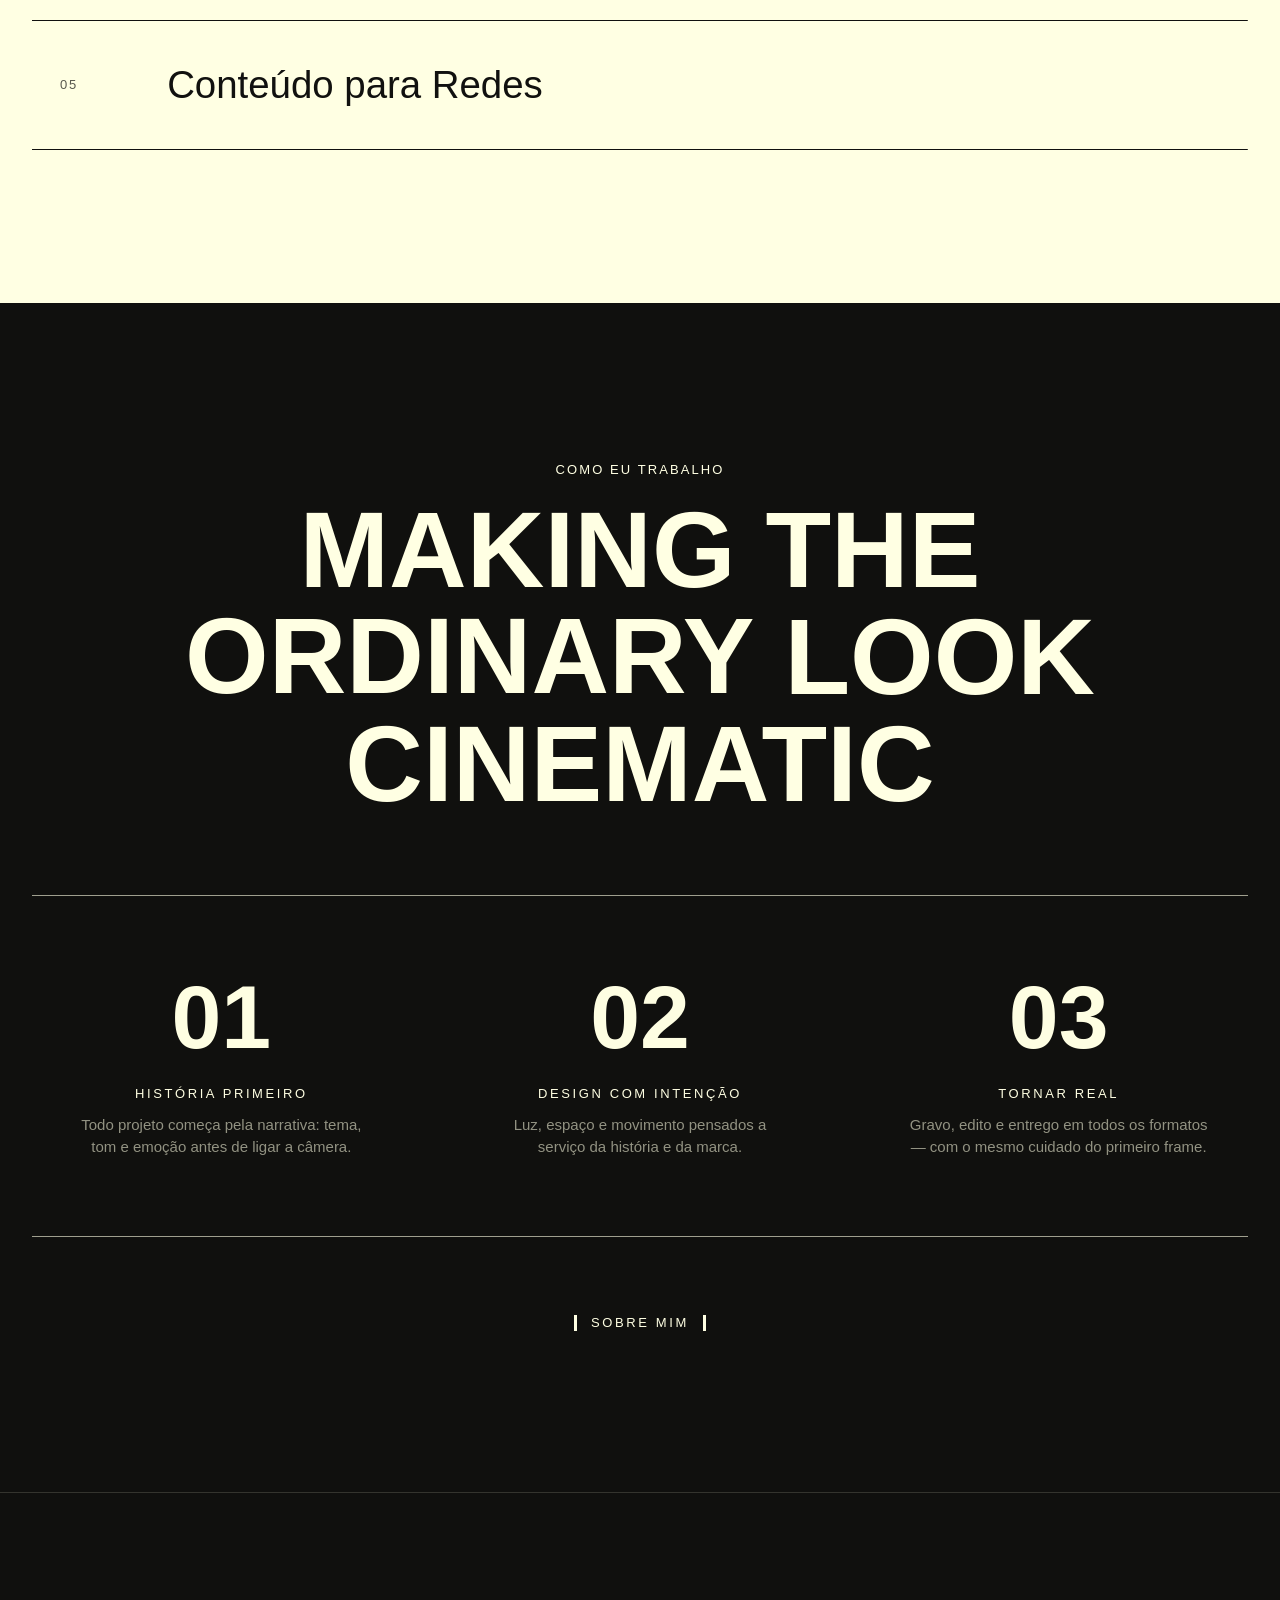
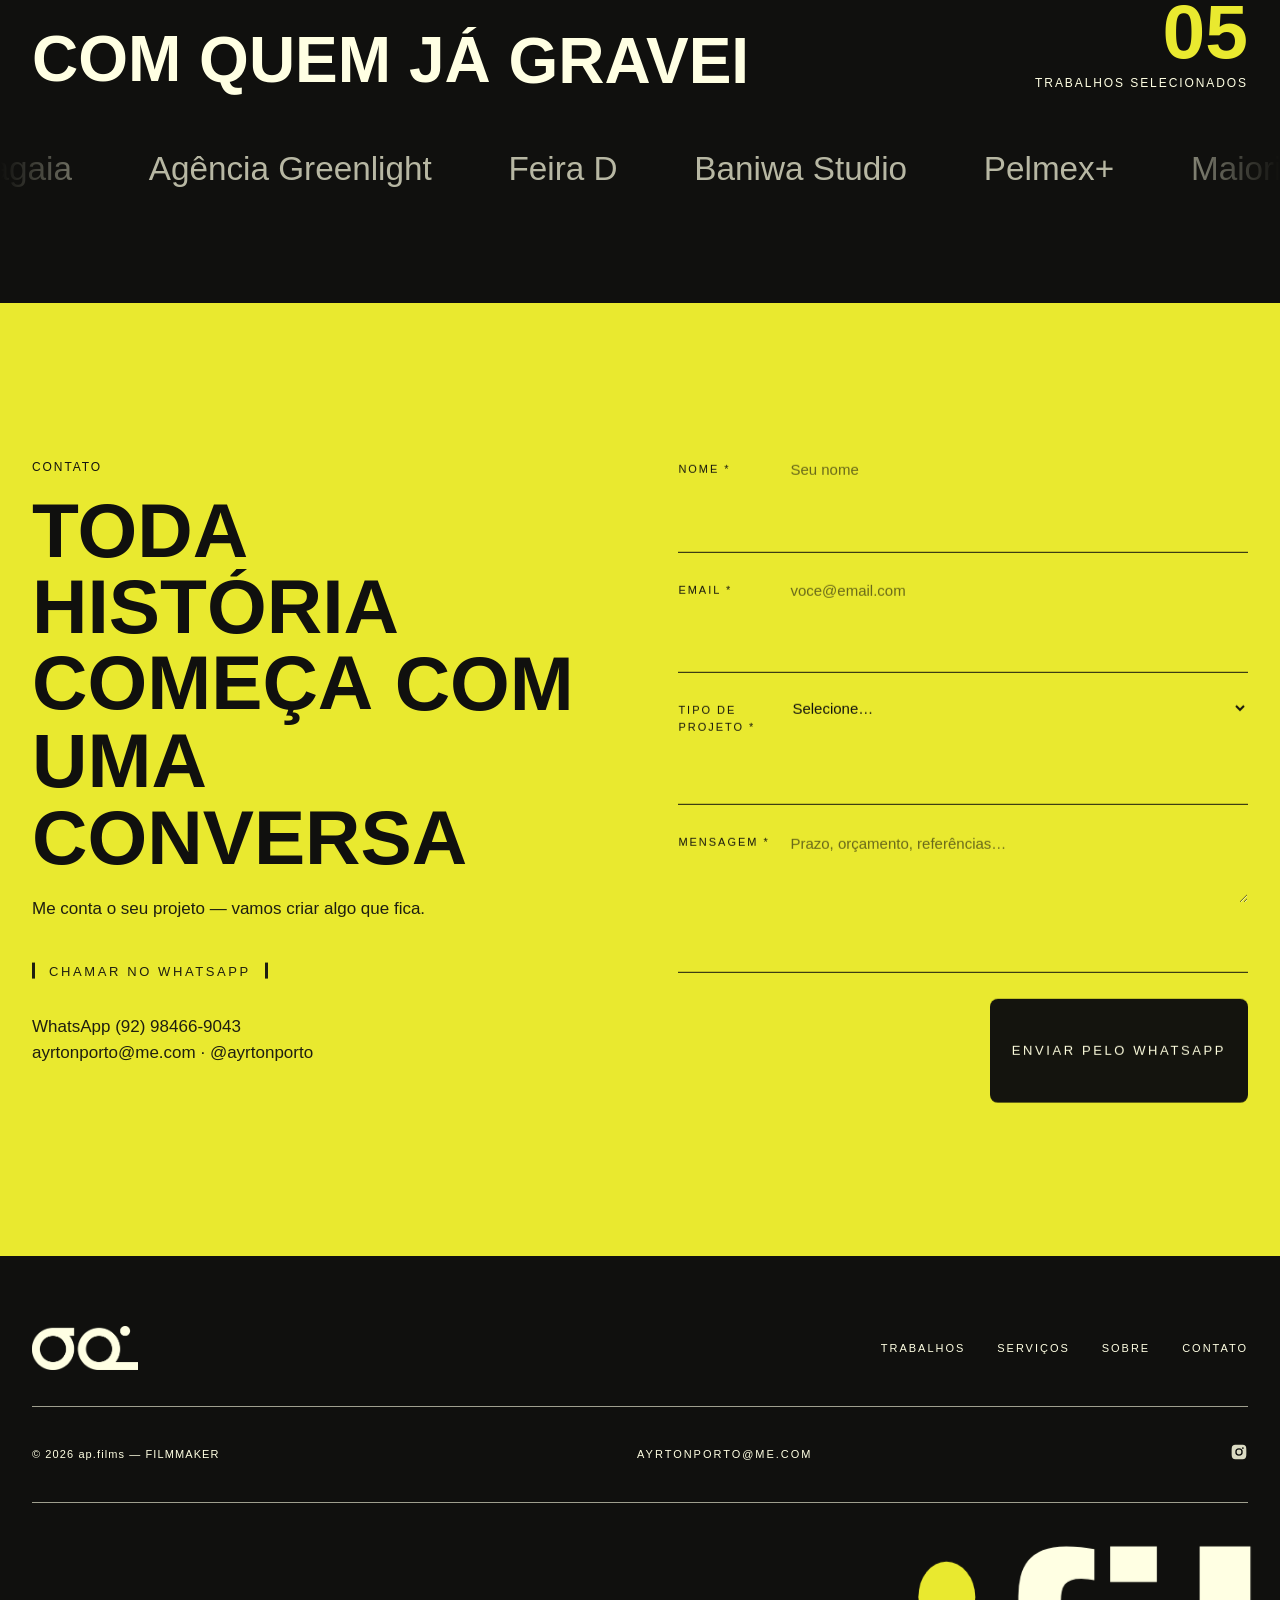
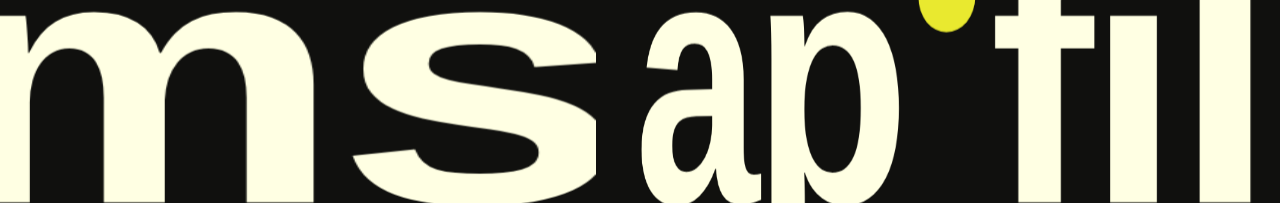
==== commit 2e8d1109: "Festival de Parintins: vídeo novo (post DZ53Y90BraG) e link do Instagram Co-Authored-By: Claude Fabl" ====
--- a/index.html
+++ b/index.html
@@ -8,7 +8,7 @@
   <link rel="preconnect" href="https://api.fontshare.com">
   <link rel="stylesheet" href="https://api.fontshare.com/v2/css?f[]=satoshi@500,900&display=swap">
   <link rel="icon" type="image/png" href="assets/favicon.png">
-  <link rel="stylesheet" href="css/style.css?v=202610291244">
+  <link rel="stylesheet" href="css/style.css?v=202610291545">
 </head>
 <body data-page="home">
   <div class="curtain" aria-hidden="true"><span class="brand"></span></div>
@@ -86,12 +86,12 @@
     </section>
   </main>
 
-  <script src="data/projects.js?v=202610291244"></script>
-  <script src="js/render.js?v=202610291244"></script>
-  <script src="js/vendor/gsap.min.js?v=202610291244"></script>
-  <script src="js/vendor/ScrollTrigger.min.js?v=202610291244"></script>
-  <script src="js/vendor/lenis.min.js?v=202610291244"></script>
+  <script src="data/projects.js?v=202610291545"></script>
+  <script src="js/render.js?v=202610291545"></script>
+  <script src="js/vendor/gsap.min.js?v=202610291545"></script>
+  <script src="js/vendor/ScrollTrigger.min.js?v=202610291545"></script>
+  <script src="js/vendor/lenis.min.js?v=202610291545"></script>
   <script>document.getElementById("heroReel").src = window.AP_REEL;</script>
-  <script src="js/main.js?v=202610291244"></script>
+  <script src="js/main.js?v=202610291545"></script>
 </body>
 </html>
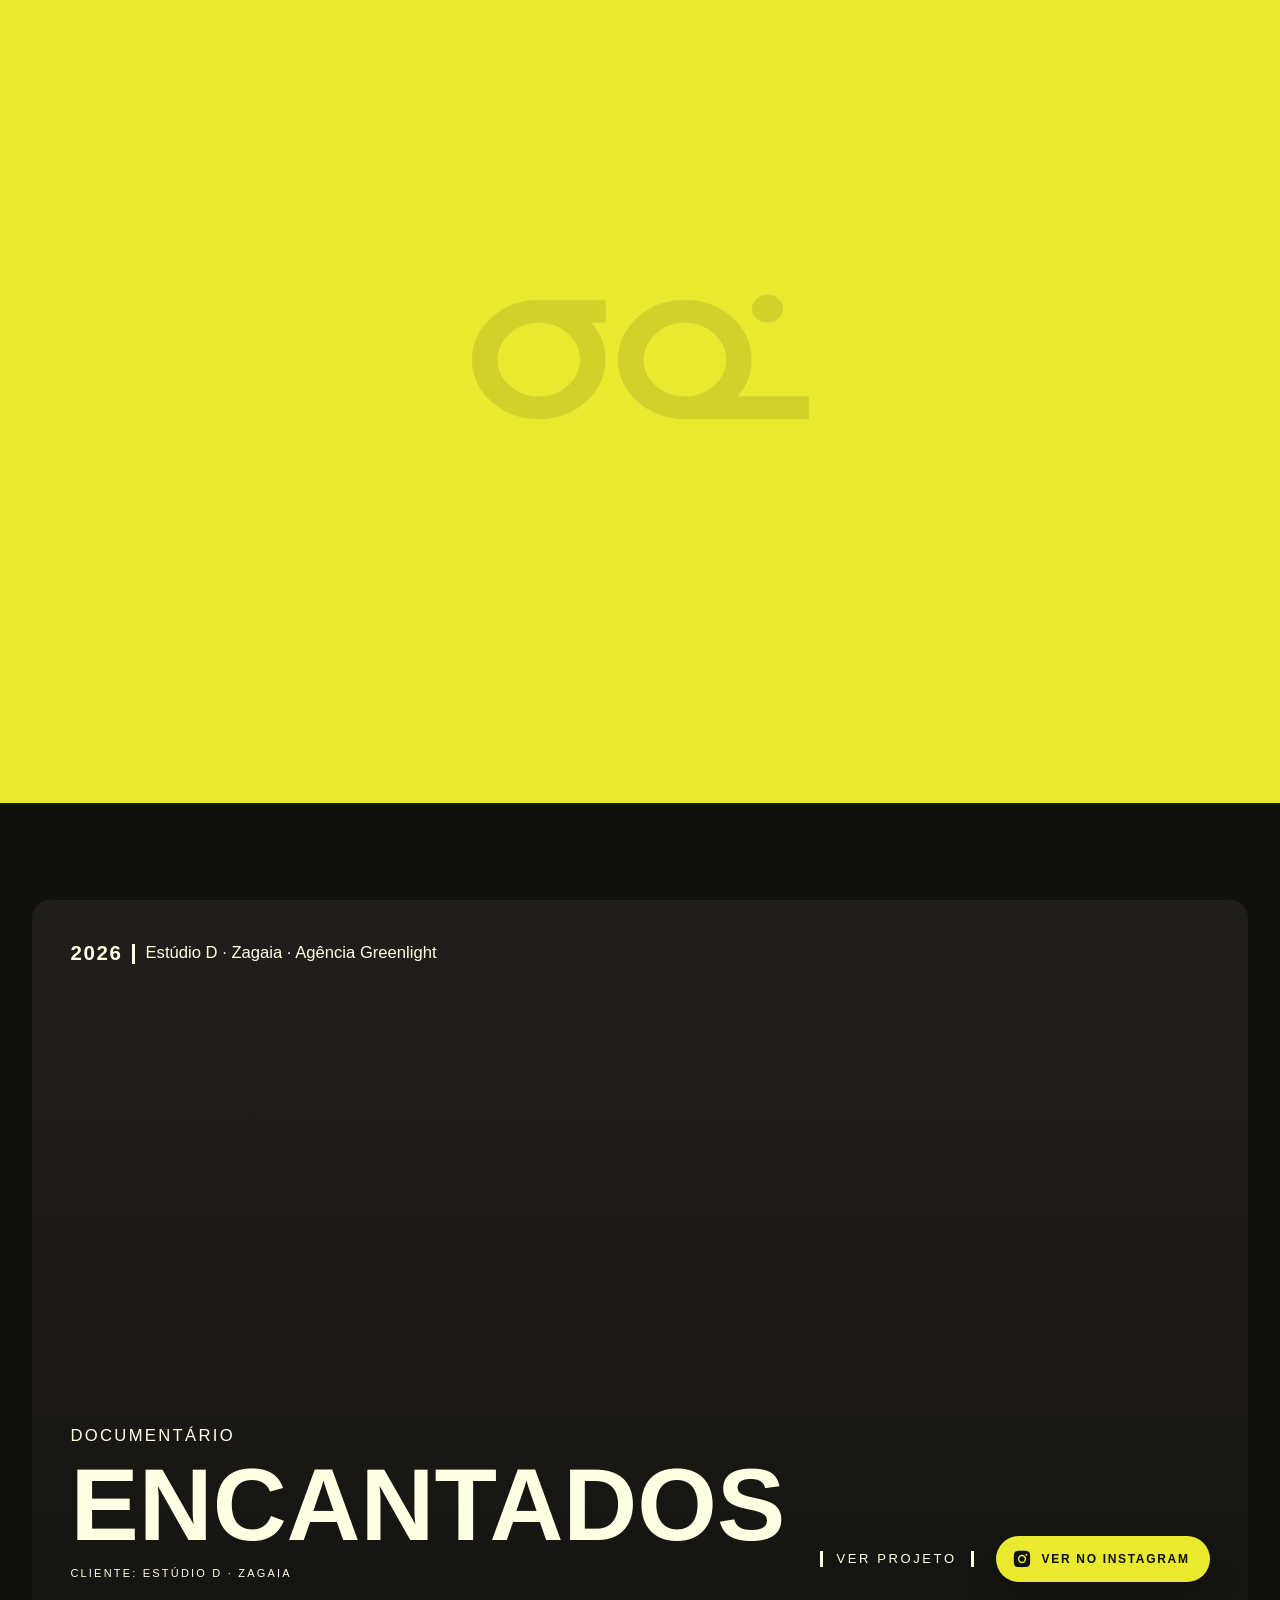
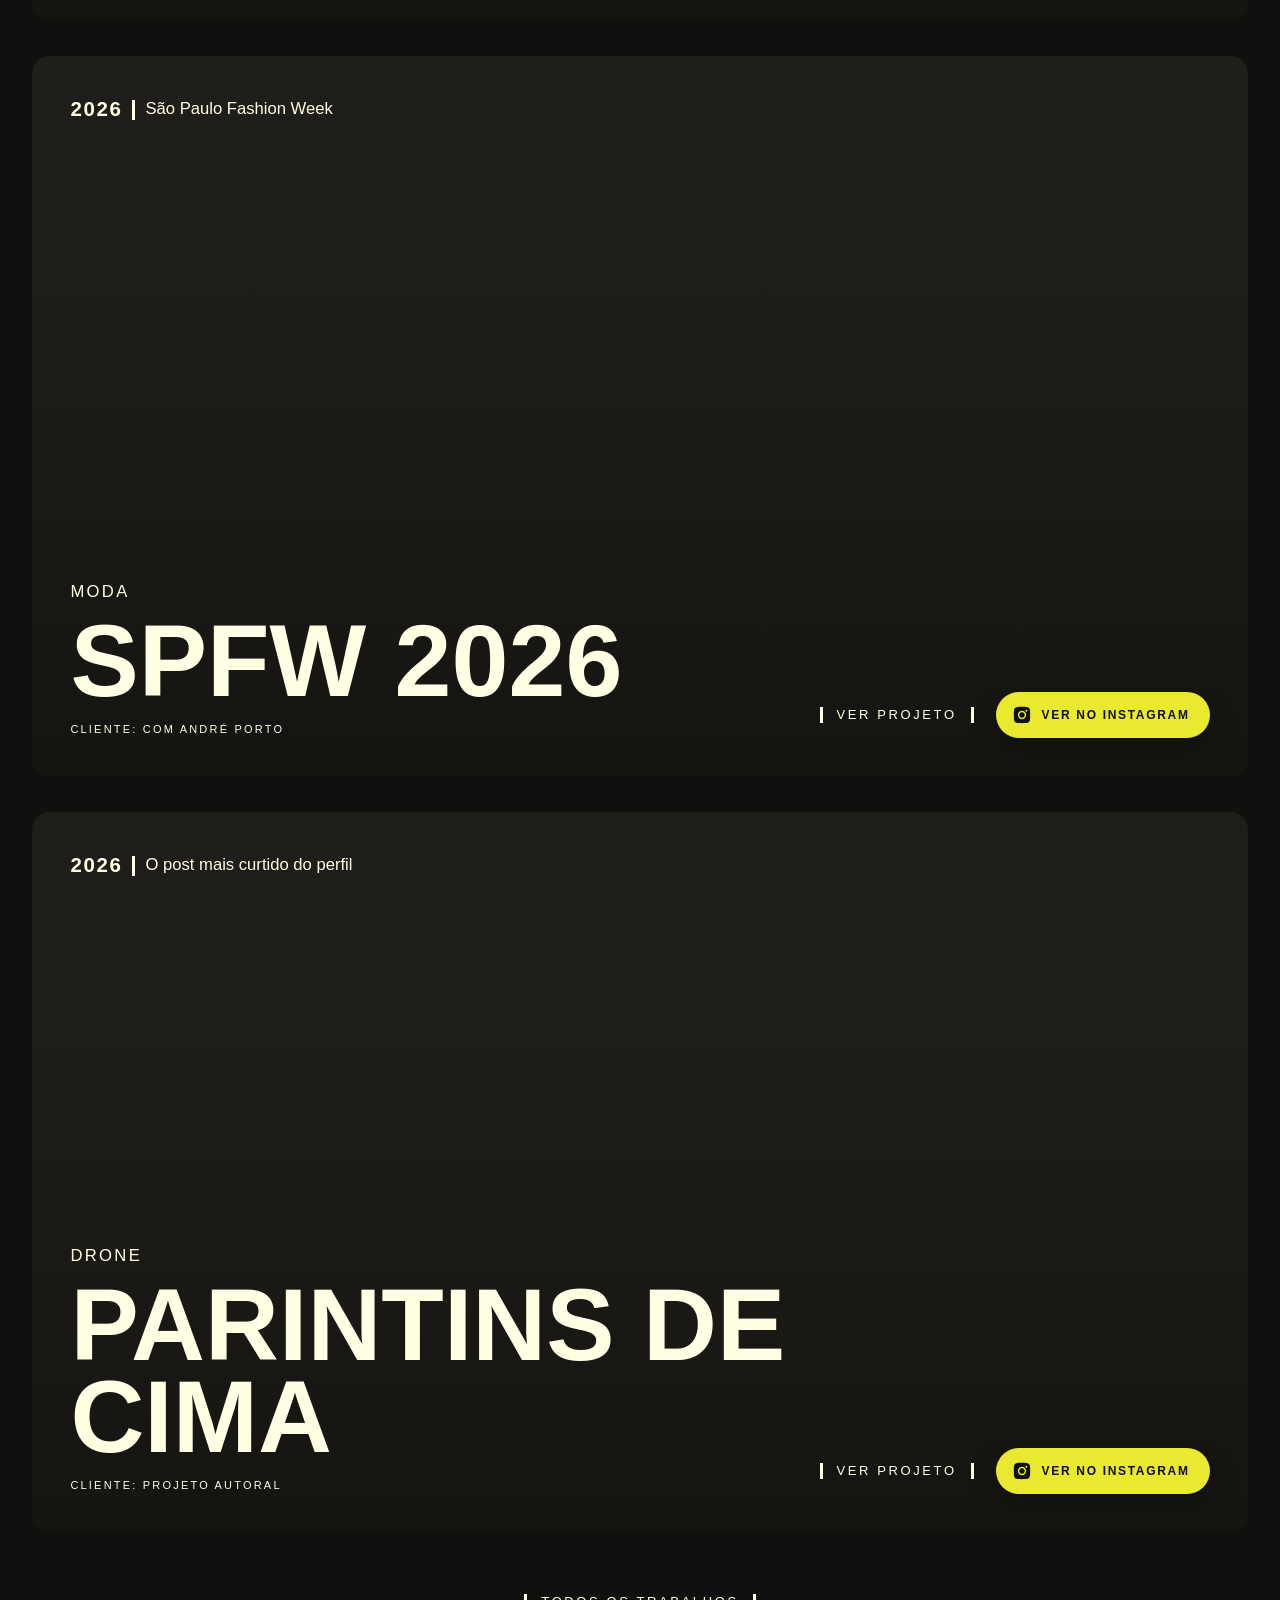
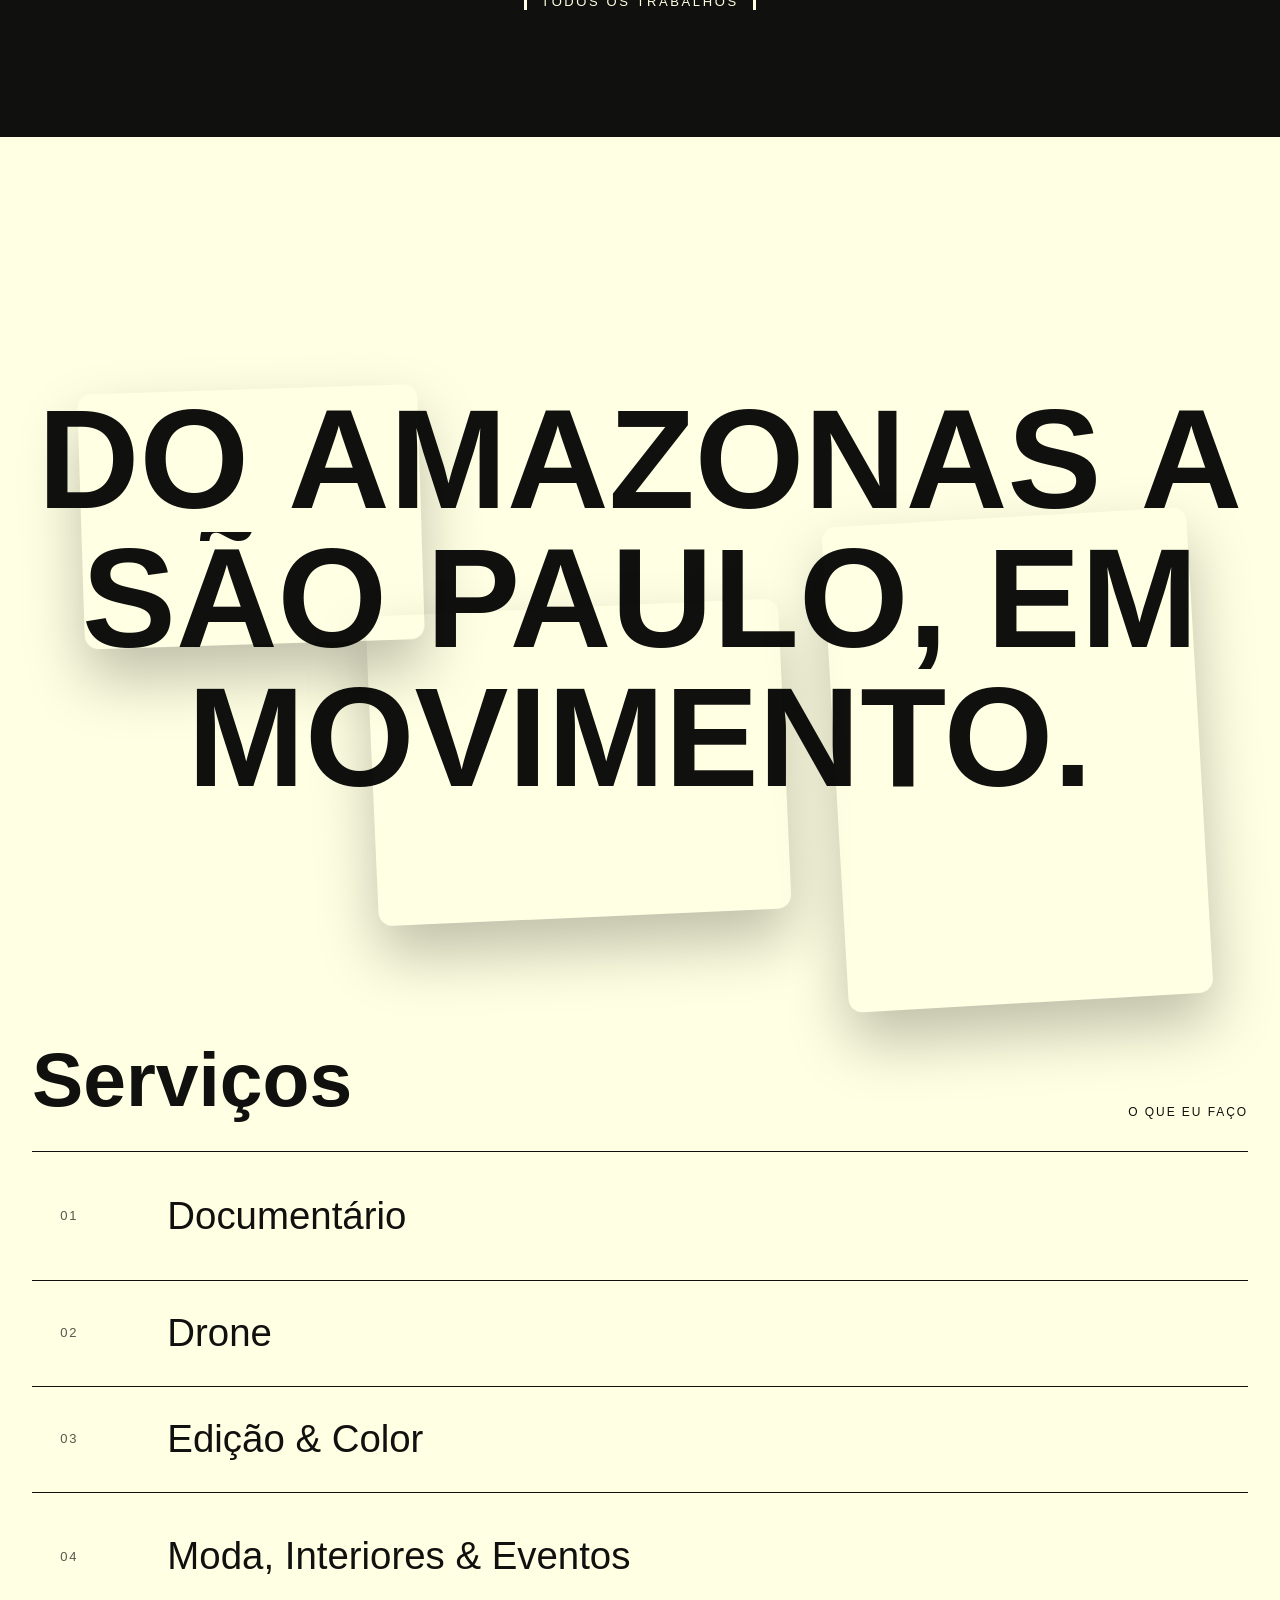
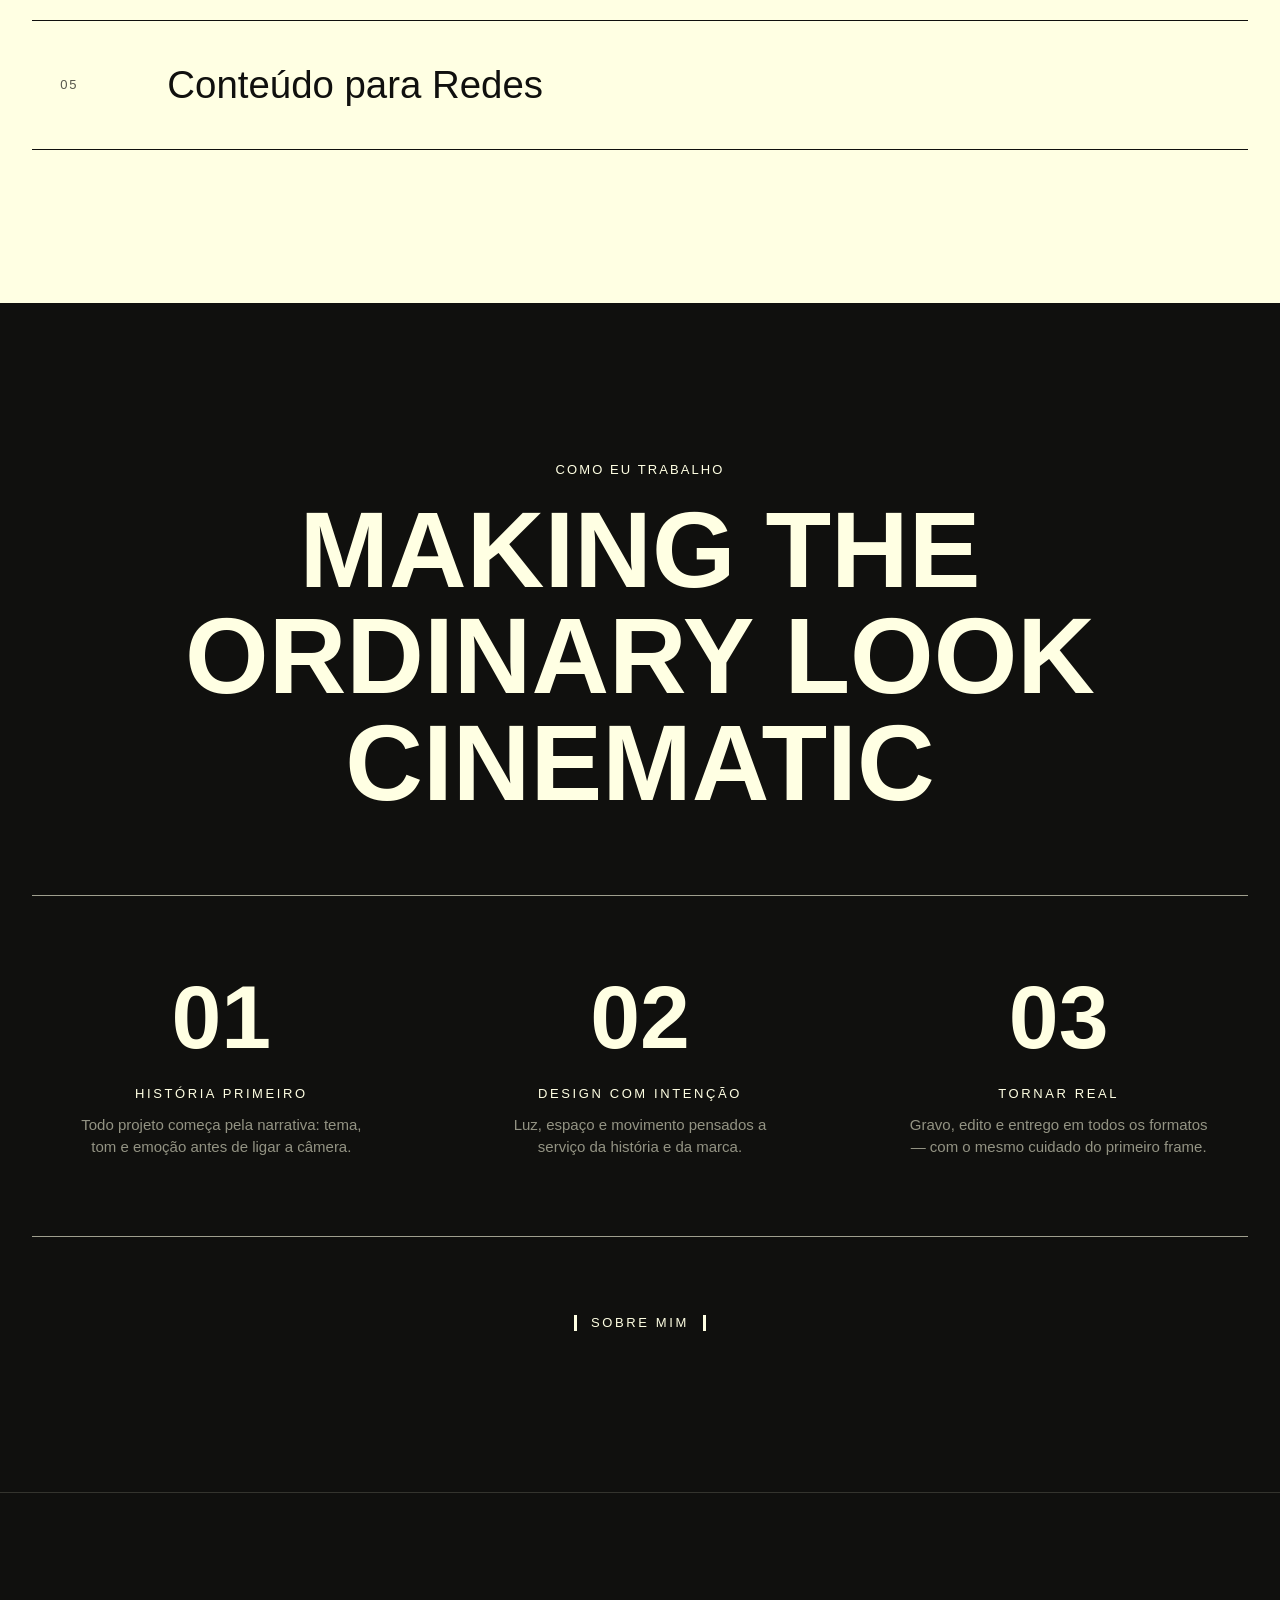
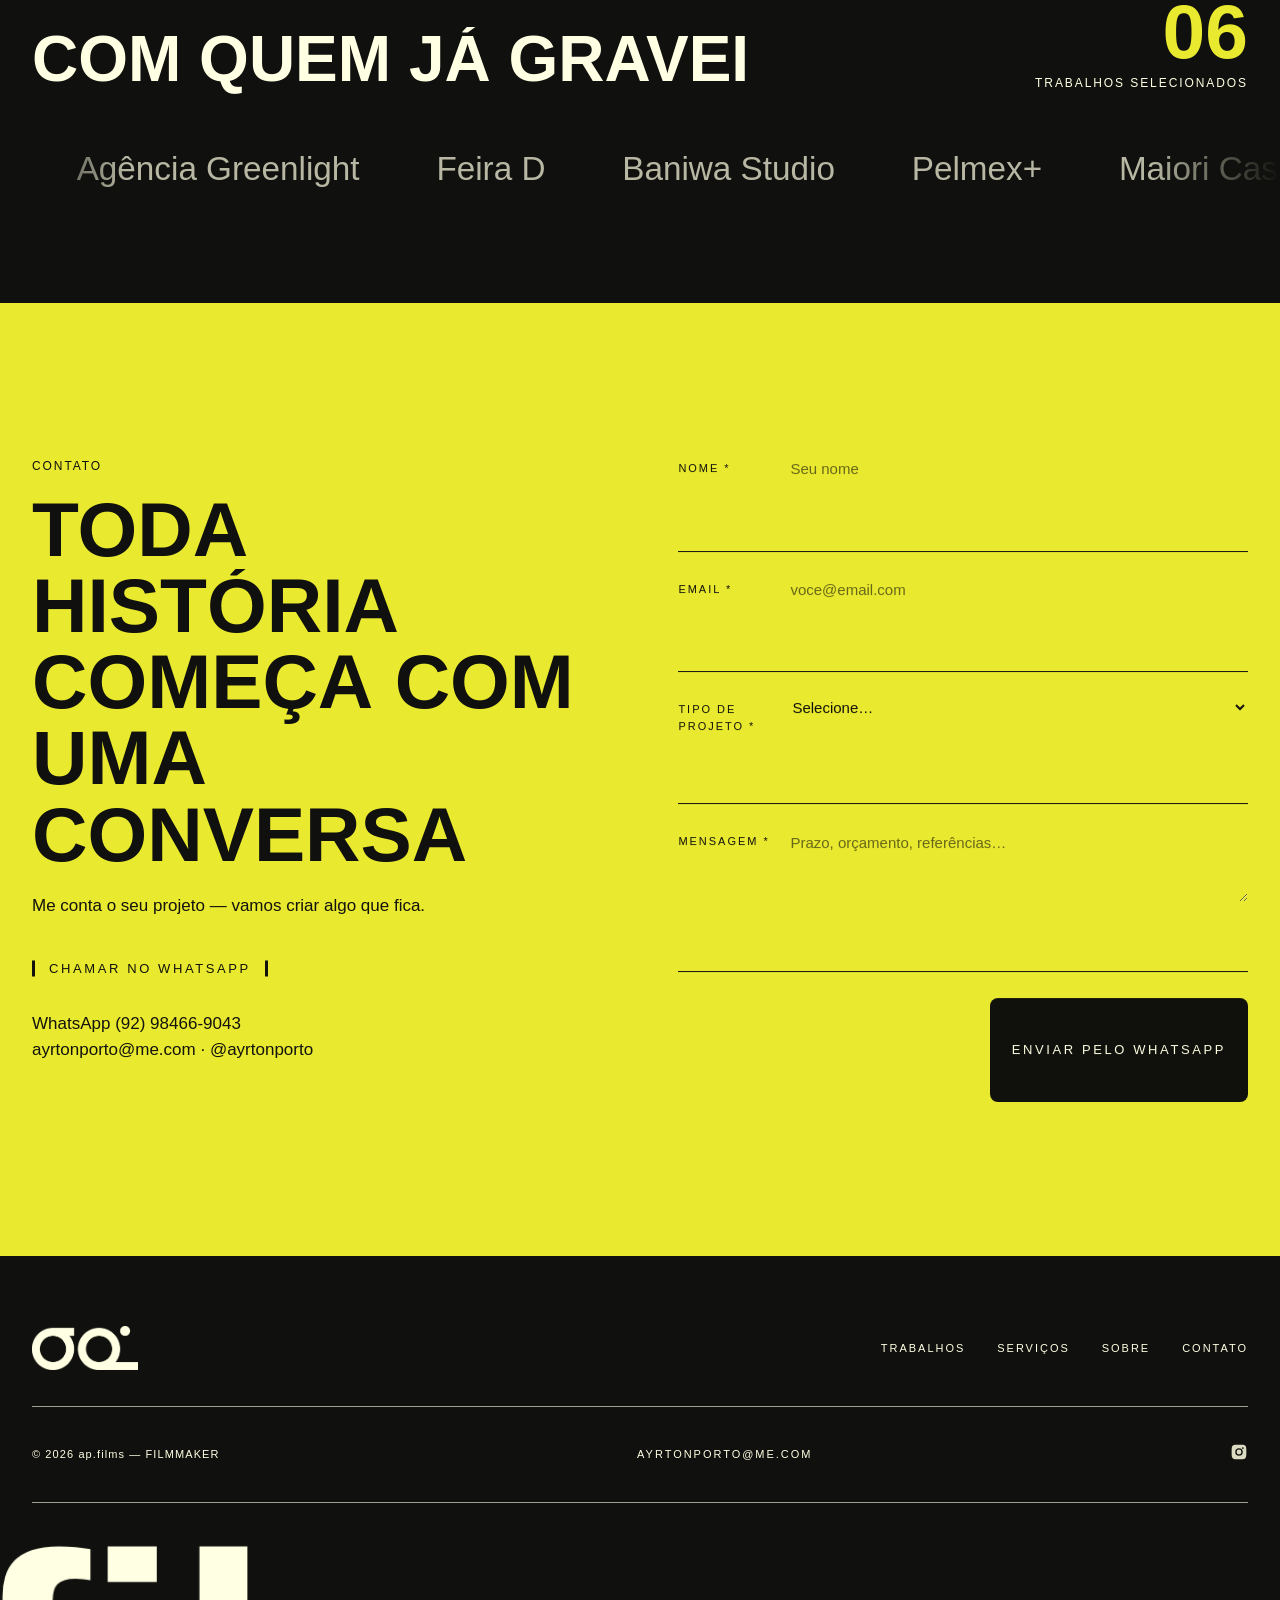
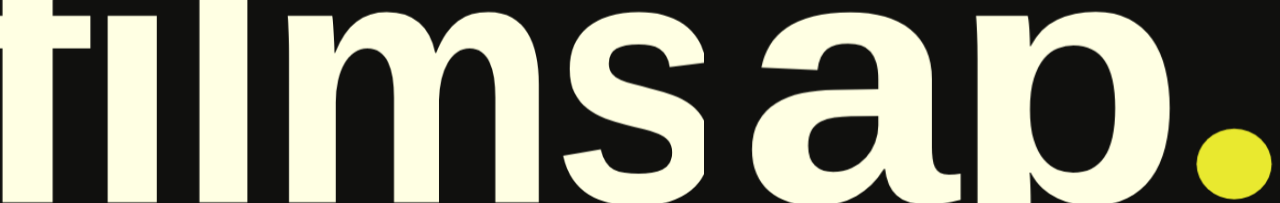
==== commit 029ced48: "Som nos vídeos dos projetos (áudio dos originais; prévias continuam mudas) Co-Authored-By: Claude Fa" ====
--- a/index.html
+++ b/index.html
@@ -8,7 +8,7 @@
   <link rel="preconnect" href="https://api.fontshare.com">
   <link rel="stylesheet" href="https://api.fontshare.com/v2/css?f[]=satoshi@500,900&display=swap">
   <link rel="icon" type="image/png" href="assets/favicon.png">
-  <link rel="stylesheet" href="css/style.css?v=202610291545">
+  <link rel="stylesheet" href="css/style.css?v=202610291610">
 </head>
 <body data-page="home">
   <div class="curtain" aria-hidden="true"><span class="brand"></span></div>
@@ -86,12 +86,12 @@
     </section>
   </main>
 
-  <script src="data/projects.js?v=202610291545"></script>
-  <script src="js/render.js?v=202610291545"></script>
-  <script src="js/vendor/gsap.min.js?v=202610291545"></script>
-  <script src="js/vendor/ScrollTrigger.min.js?v=202610291545"></script>
-  <script src="js/vendor/lenis.min.js?v=202610291545"></script>
+  <script src="data/projects.js?v=202610291610"></script>
+  <script src="js/render.js?v=202610291610"></script>
+  <script src="js/vendor/gsap.min.js?v=202610291610"></script>
+  <script src="js/vendor/ScrollTrigger.min.js?v=202610291610"></script>
+  <script src="js/vendor/lenis.min.js?v=202610291610"></script>
   <script>document.getElementById("heroReel").src = window.AP_REEL;</script>
-  <script src="js/main.js?v=202610291545"></script>
+  <script src="js/main.js?v=202610291610"></script>
 </body>
 </html>
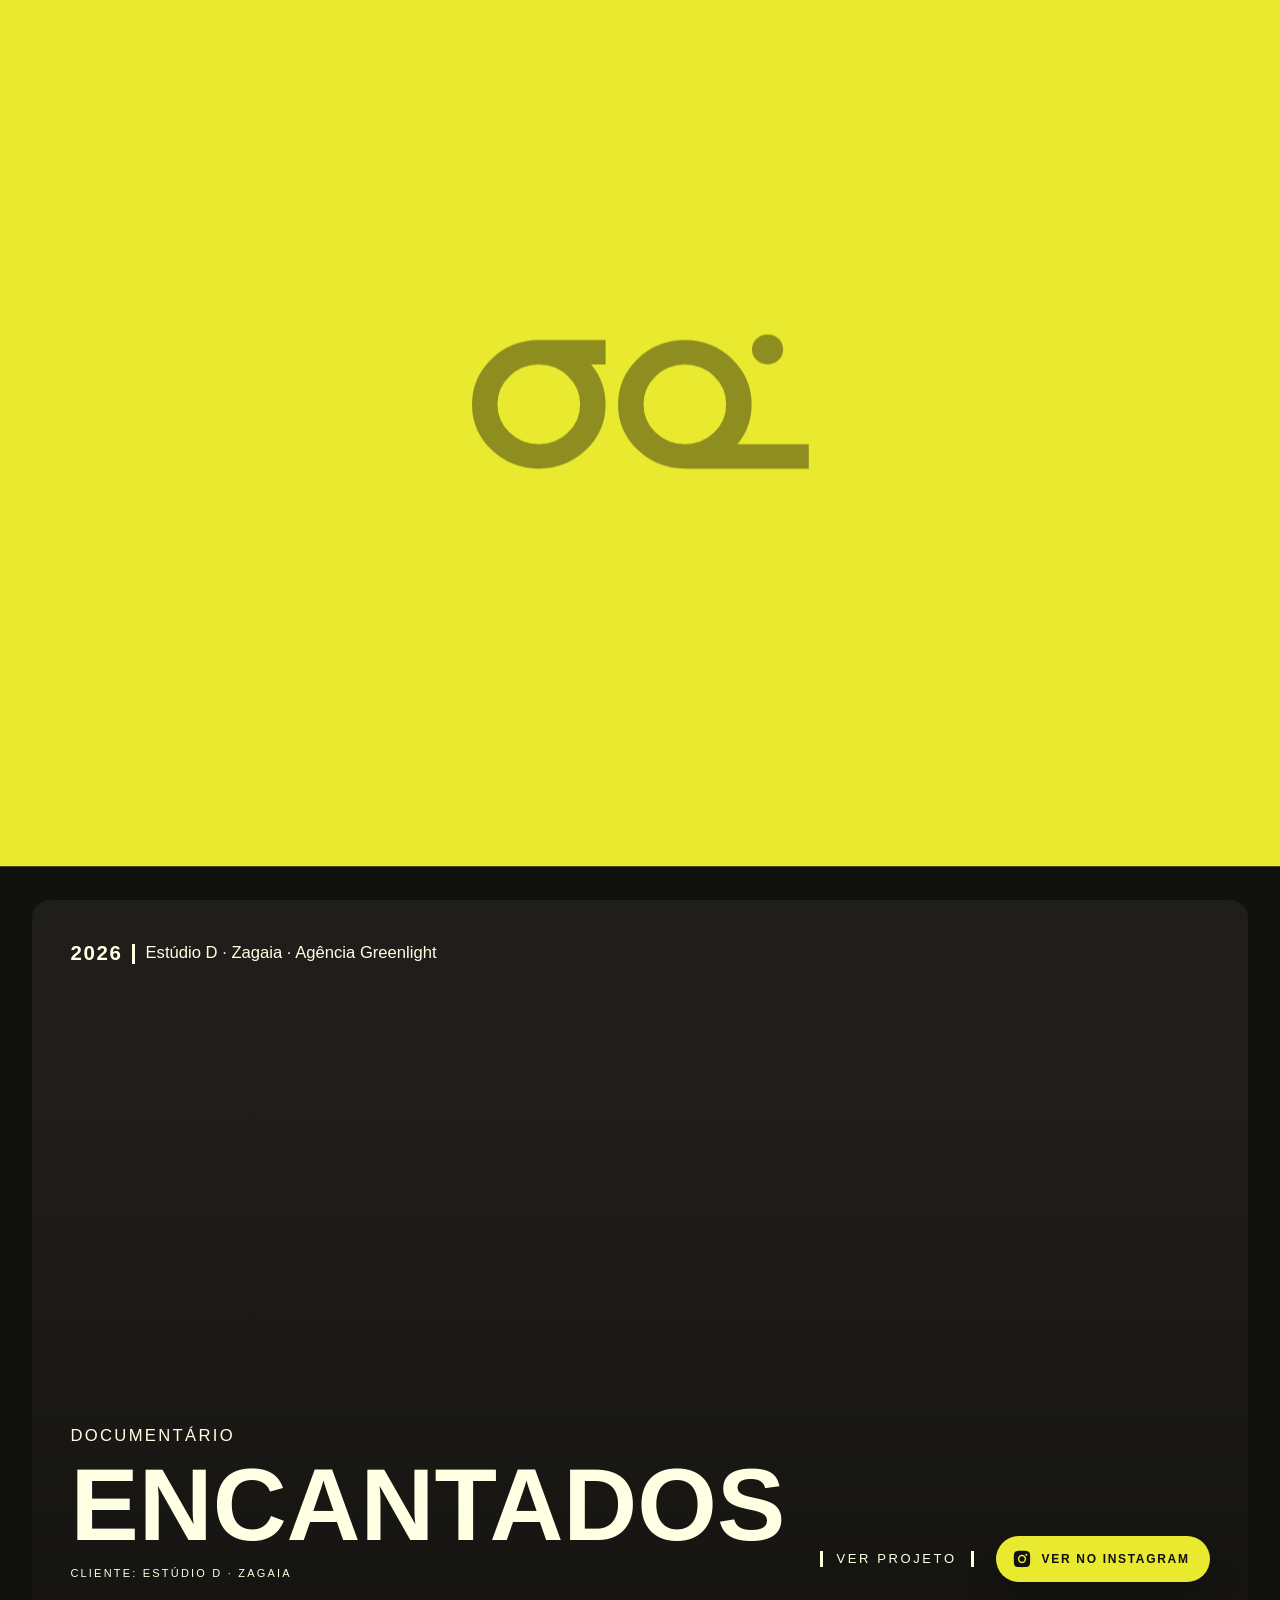
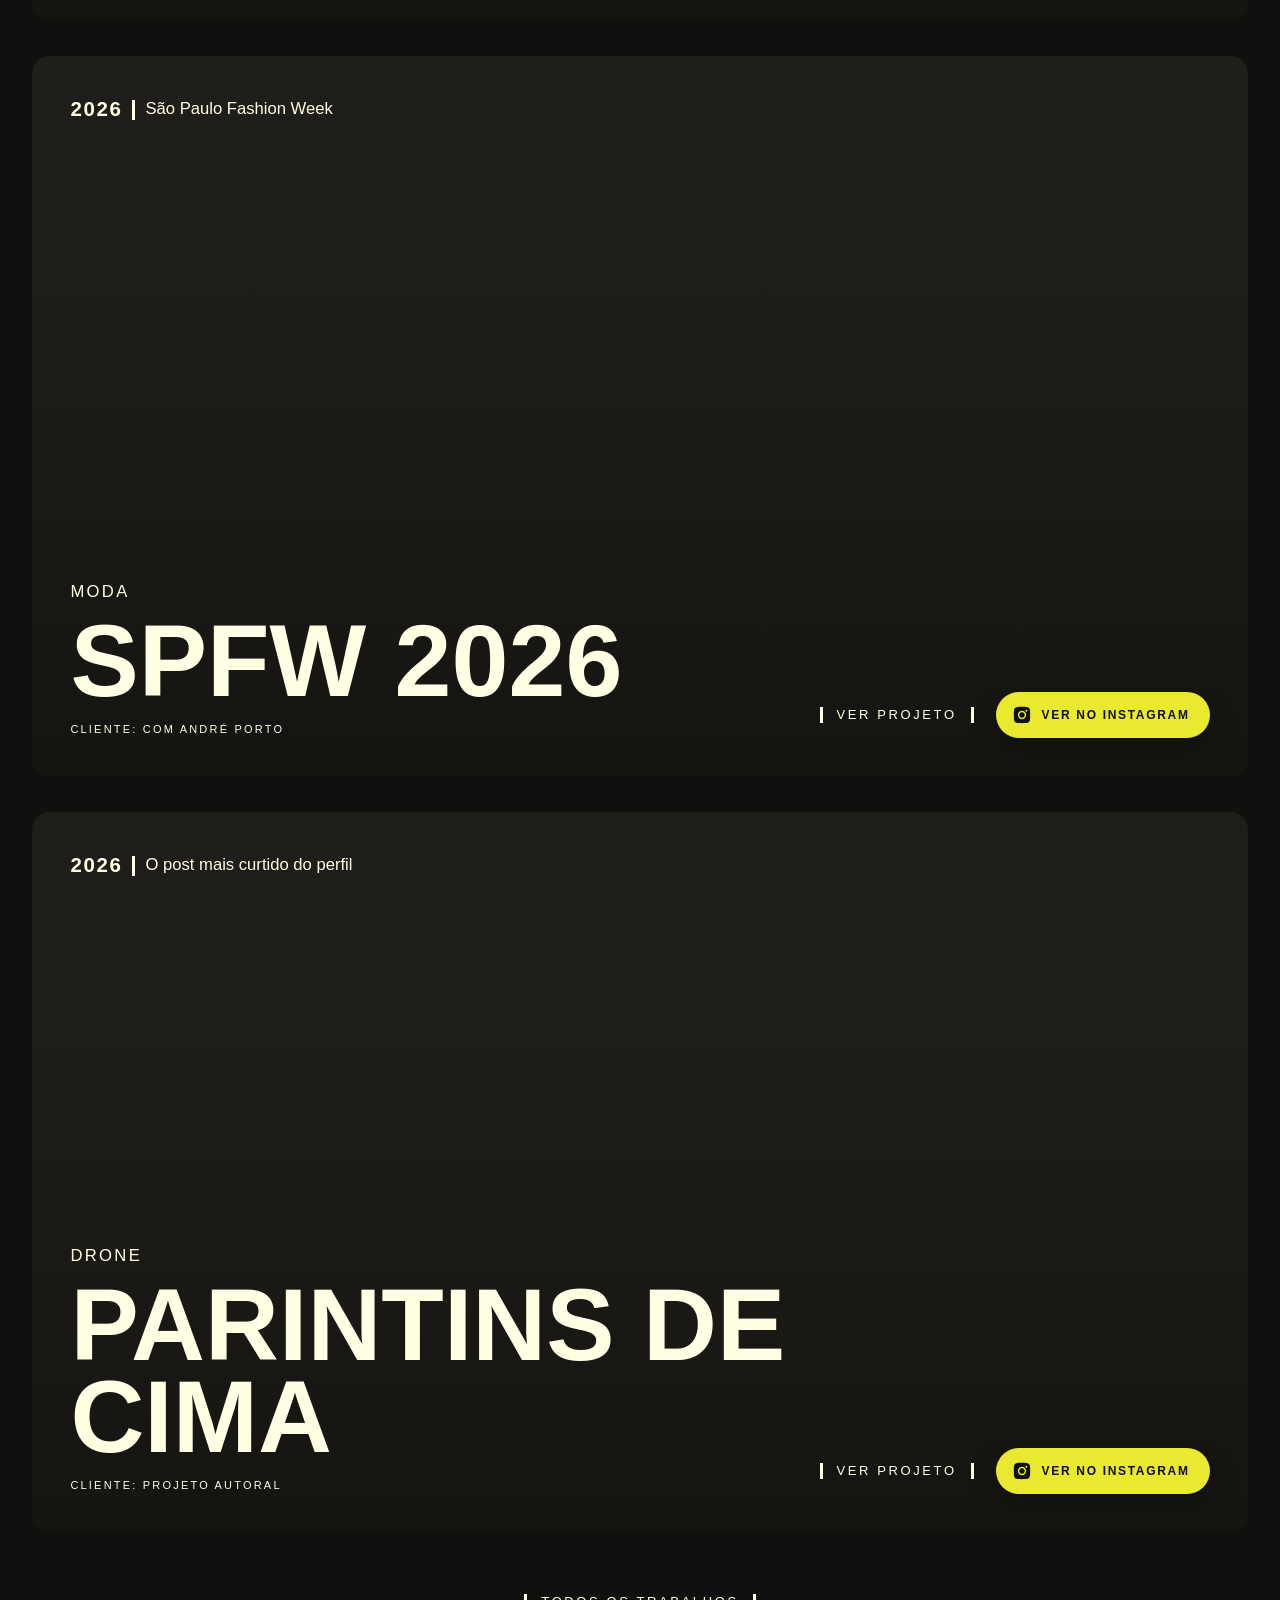
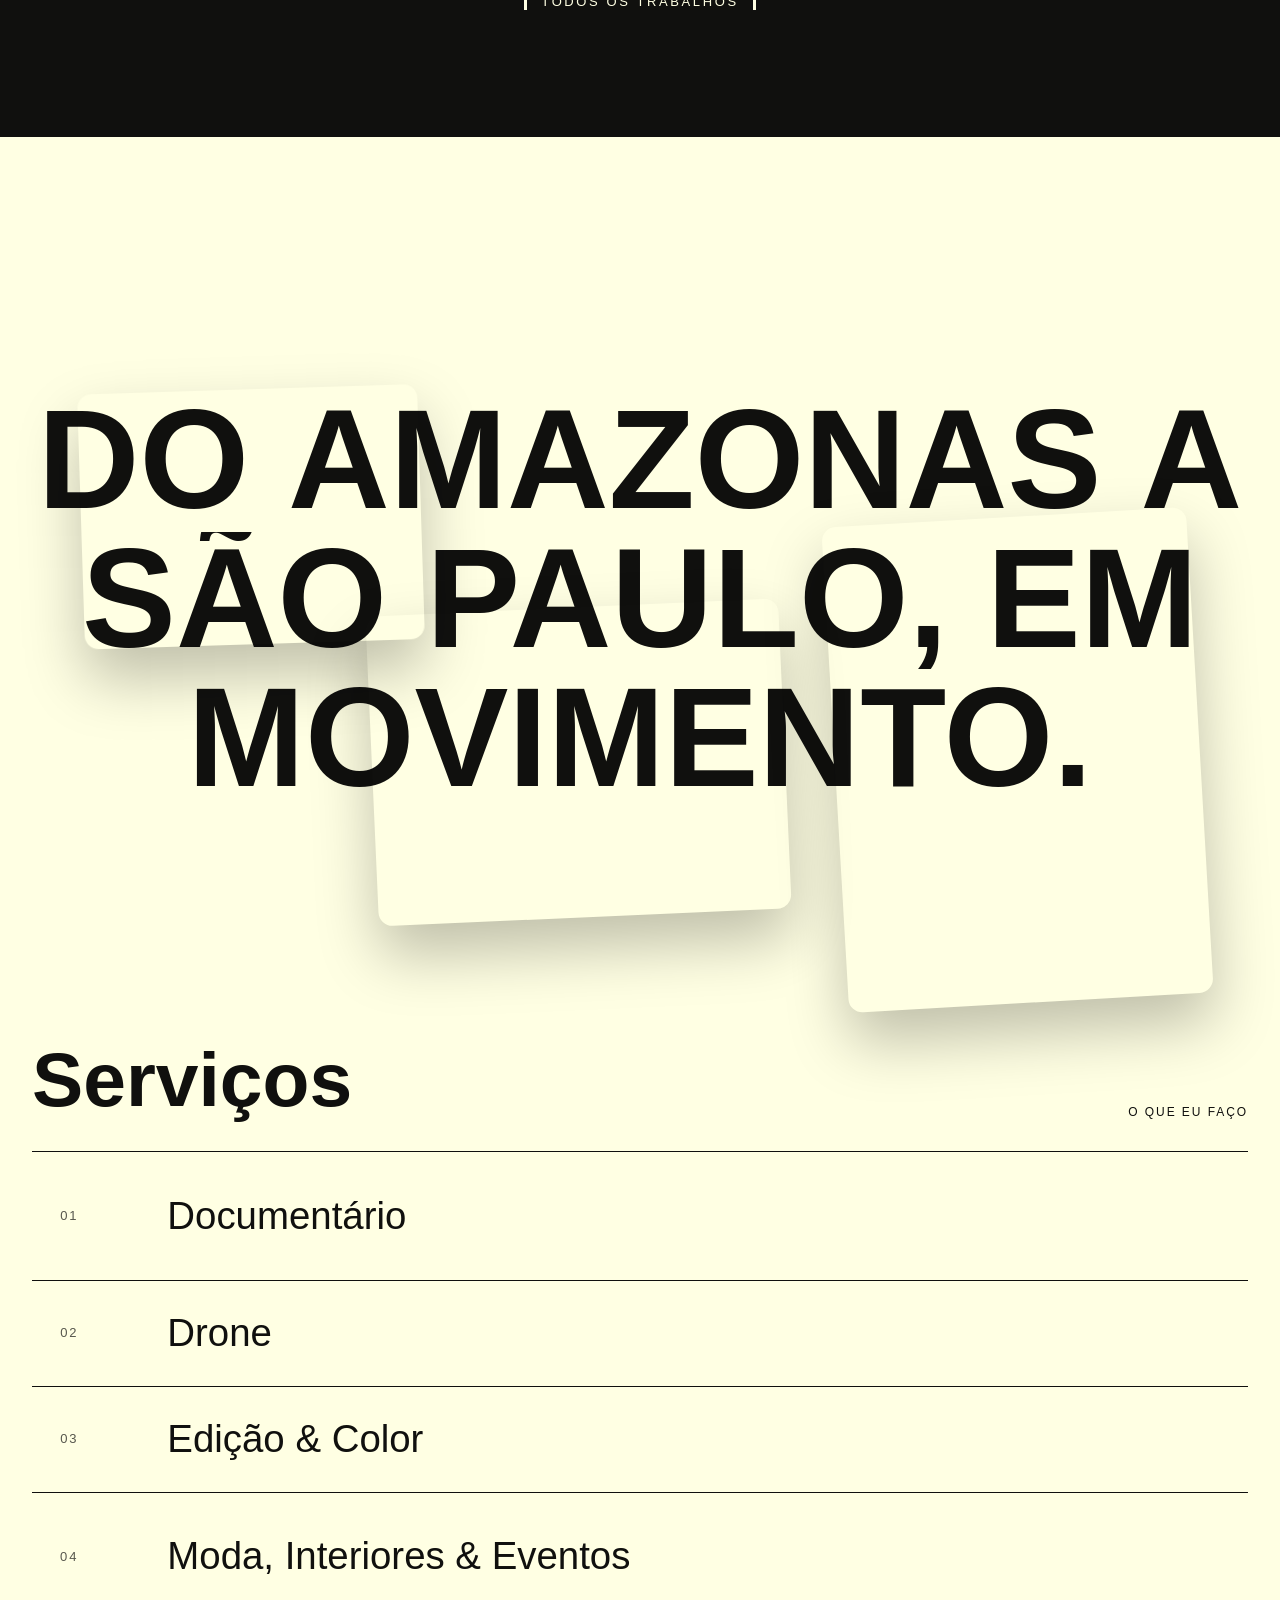
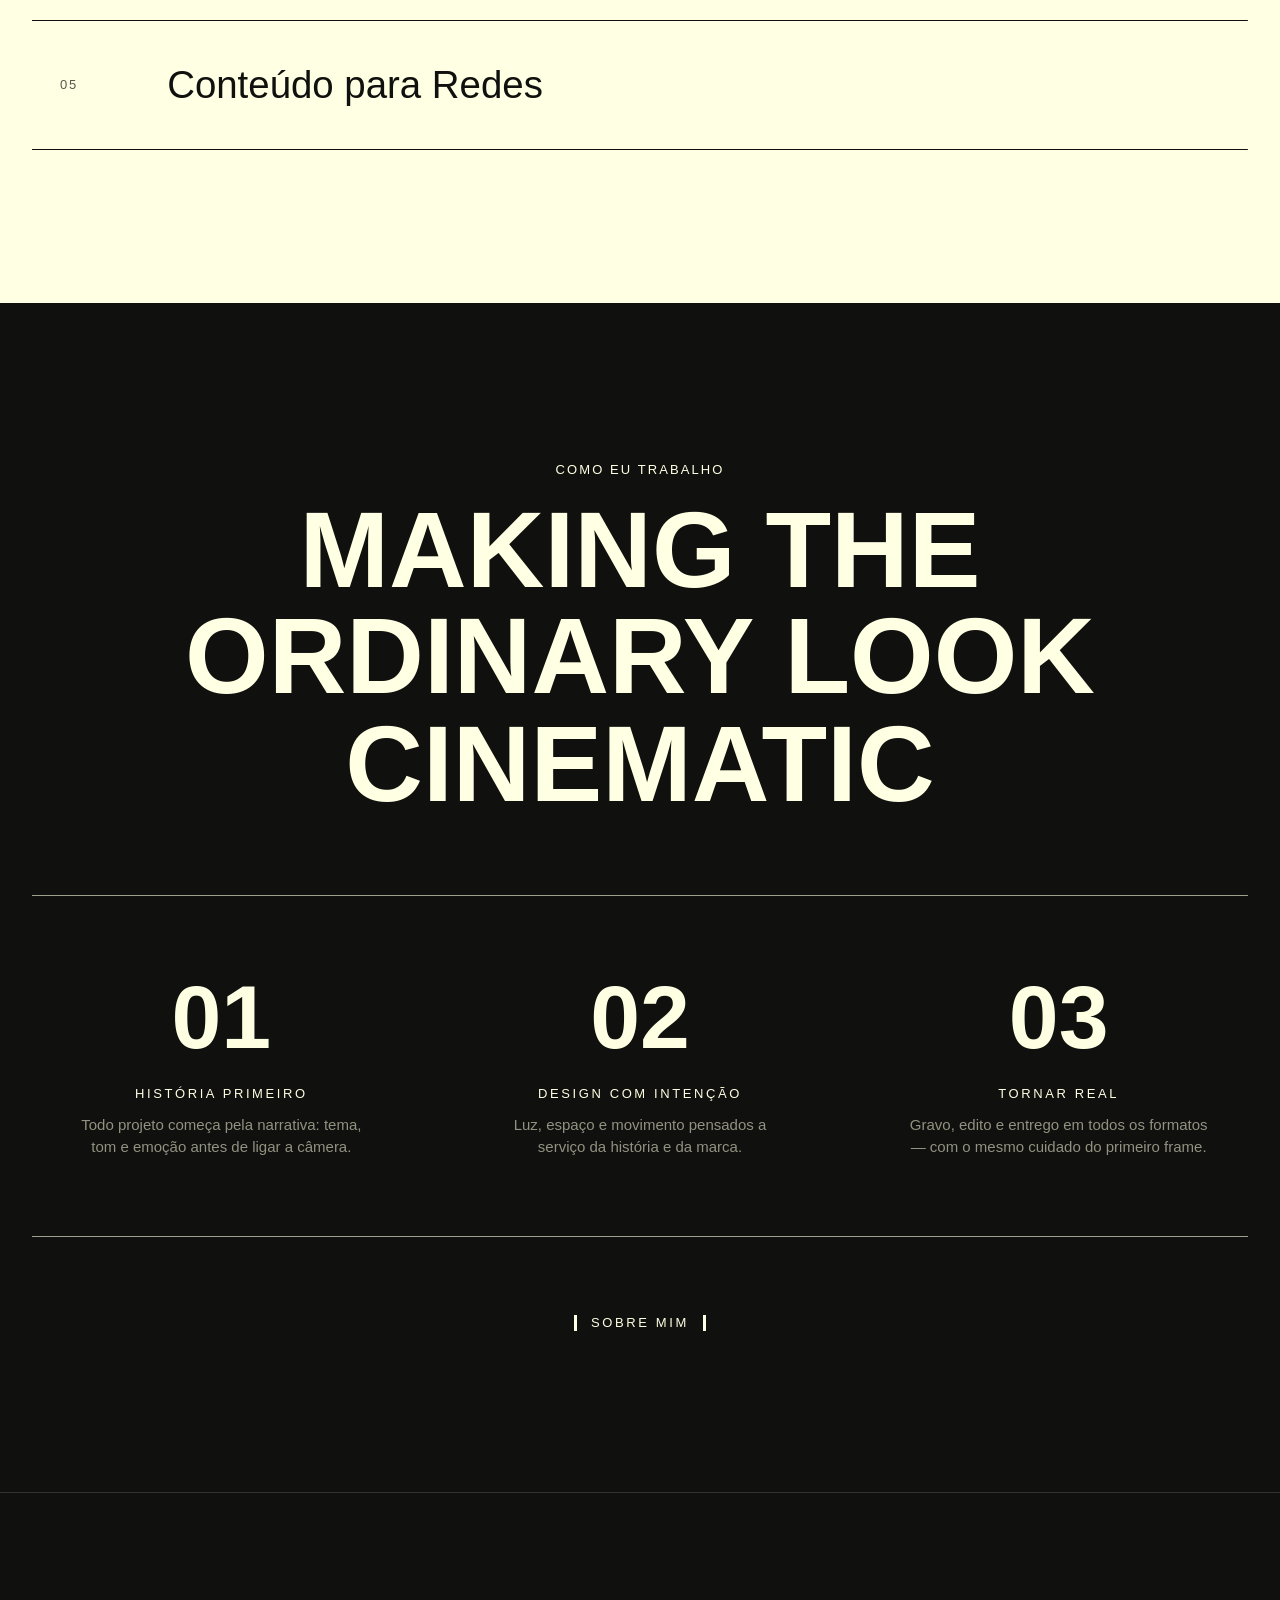
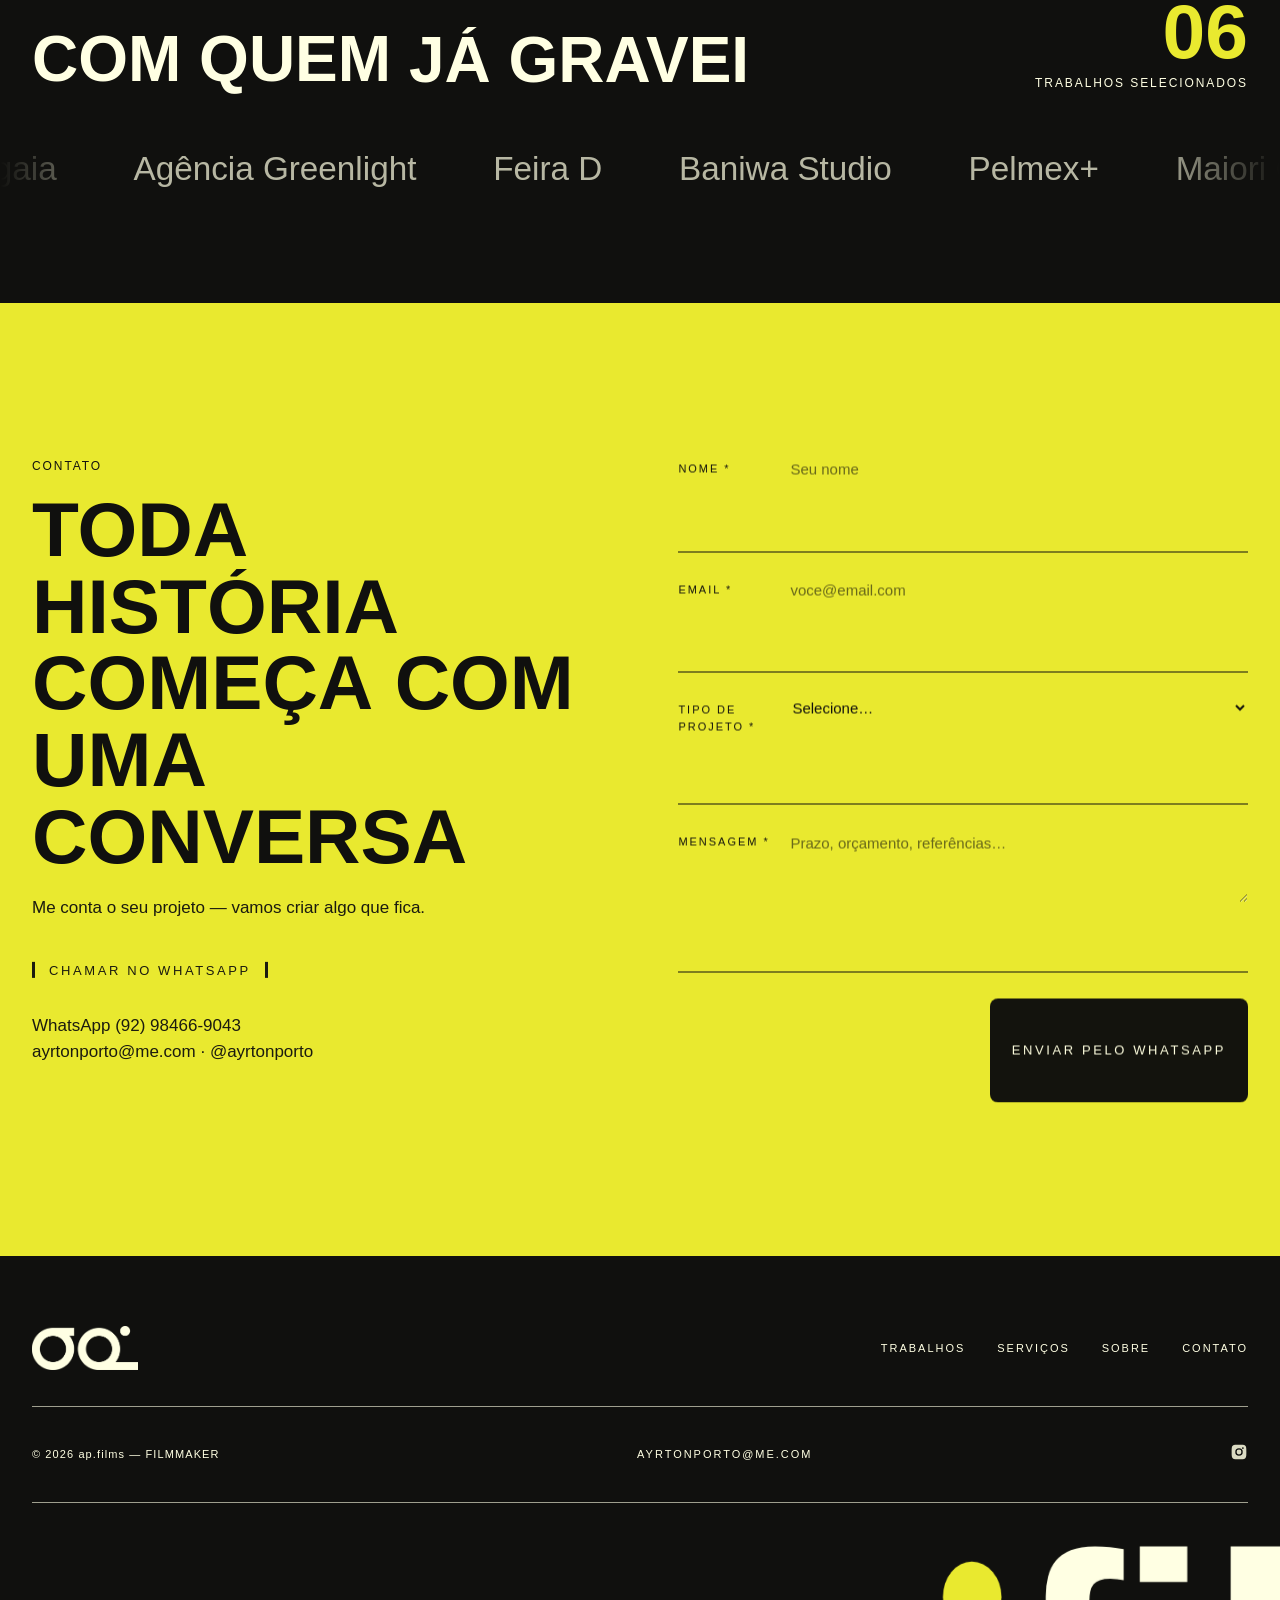
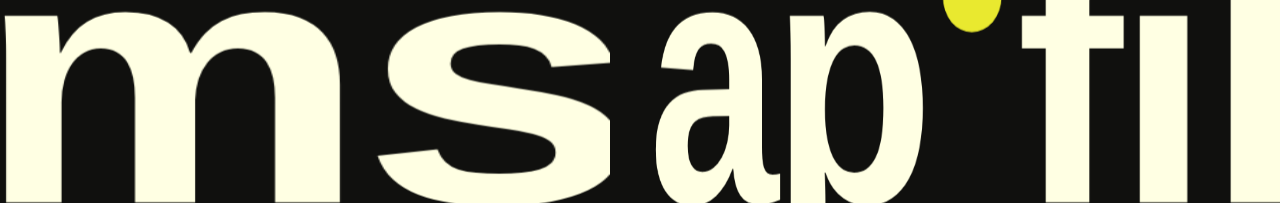
==== commit 0369da20: "Vídeos dos projetos só com o trecho de 12 s da prévia (com som); site 3x mais leve Co-Authored-By: C" ====
--- a/index.html
+++ b/index.html
@@ -8,7 +8,7 @@
   <link rel="preconnect" href="https://api.fontshare.com">
   <link rel="stylesheet" href="https://api.fontshare.com/v2/css?f[]=satoshi@500,900&display=swap">
   <link rel="icon" type="image/png" href="assets/favicon.png">
-  <link rel="stylesheet" href="css/style.css?v=202610291610">
+  <link rel="stylesheet" href="css/style.css?v=202610291730">
 </head>
 <body data-page="home">
   <div class="curtain" aria-hidden="true"><span class="brand"></span></div>
@@ -86,12 +86,12 @@
     </section>
   </main>
 
-  <script src="data/projects.js?v=202610291610"></script>
-  <script src="js/render.js?v=202610291610"></script>
-  <script src="js/vendor/gsap.min.js?v=202610291610"></script>
-  <script src="js/vendor/ScrollTrigger.min.js?v=202610291610"></script>
-  <script src="js/vendor/lenis.min.js?v=202610291610"></script>
+  <script src="data/projects.js?v=202610291730"></script>
+  <script src="js/render.js?v=202610291730"></script>
+  <script src="js/vendor/gsap.min.js?v=202610291730"></script>
+  <script src="js/vendor/ScrollTrigger.min.js?v=202610291730"></script>
+  <script src="js/vendor/lenis.min.js?v=202610291730"></script>
   <script>document.getElementById("heroReel").src = window.AP_REEL;</script>
-  <script src="js/main.js?v=202610291610"></script>
+  <script src="js/main.js?v=202610291730"></script>
 </body>
 </html>
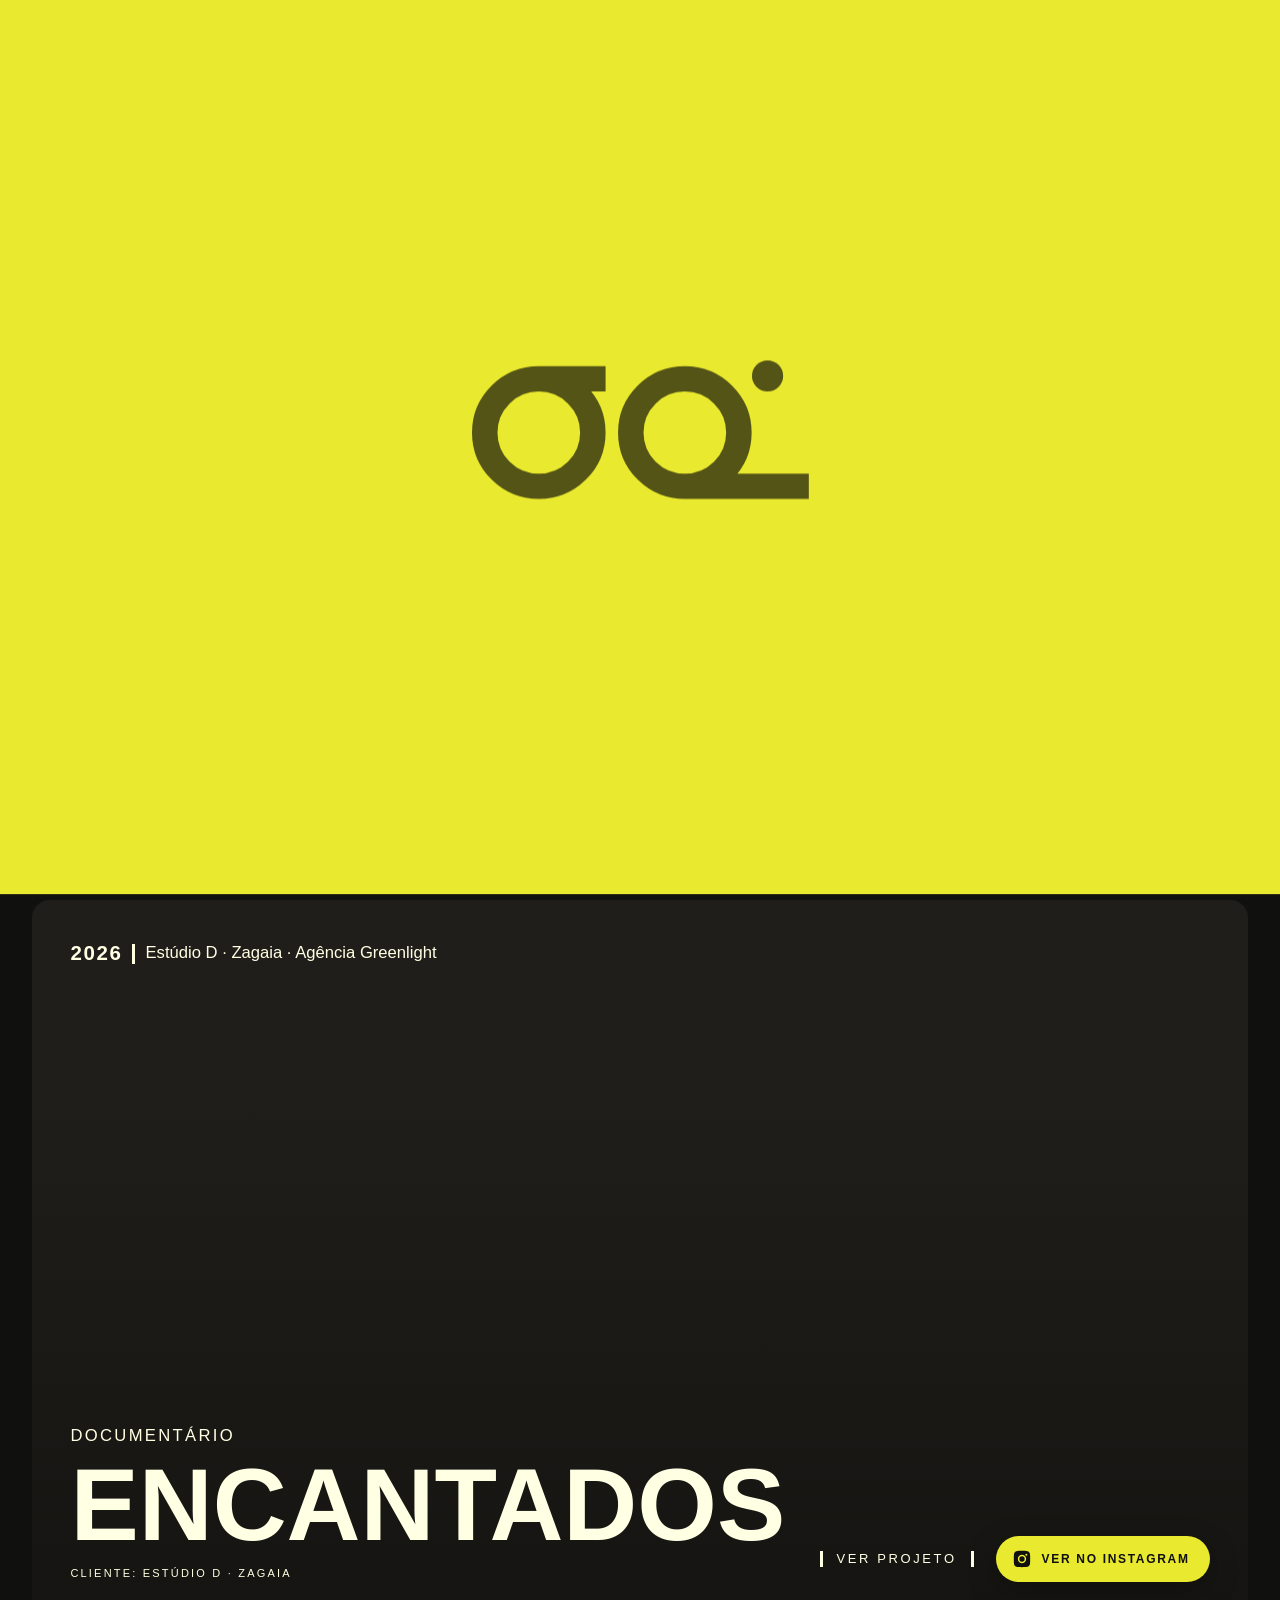
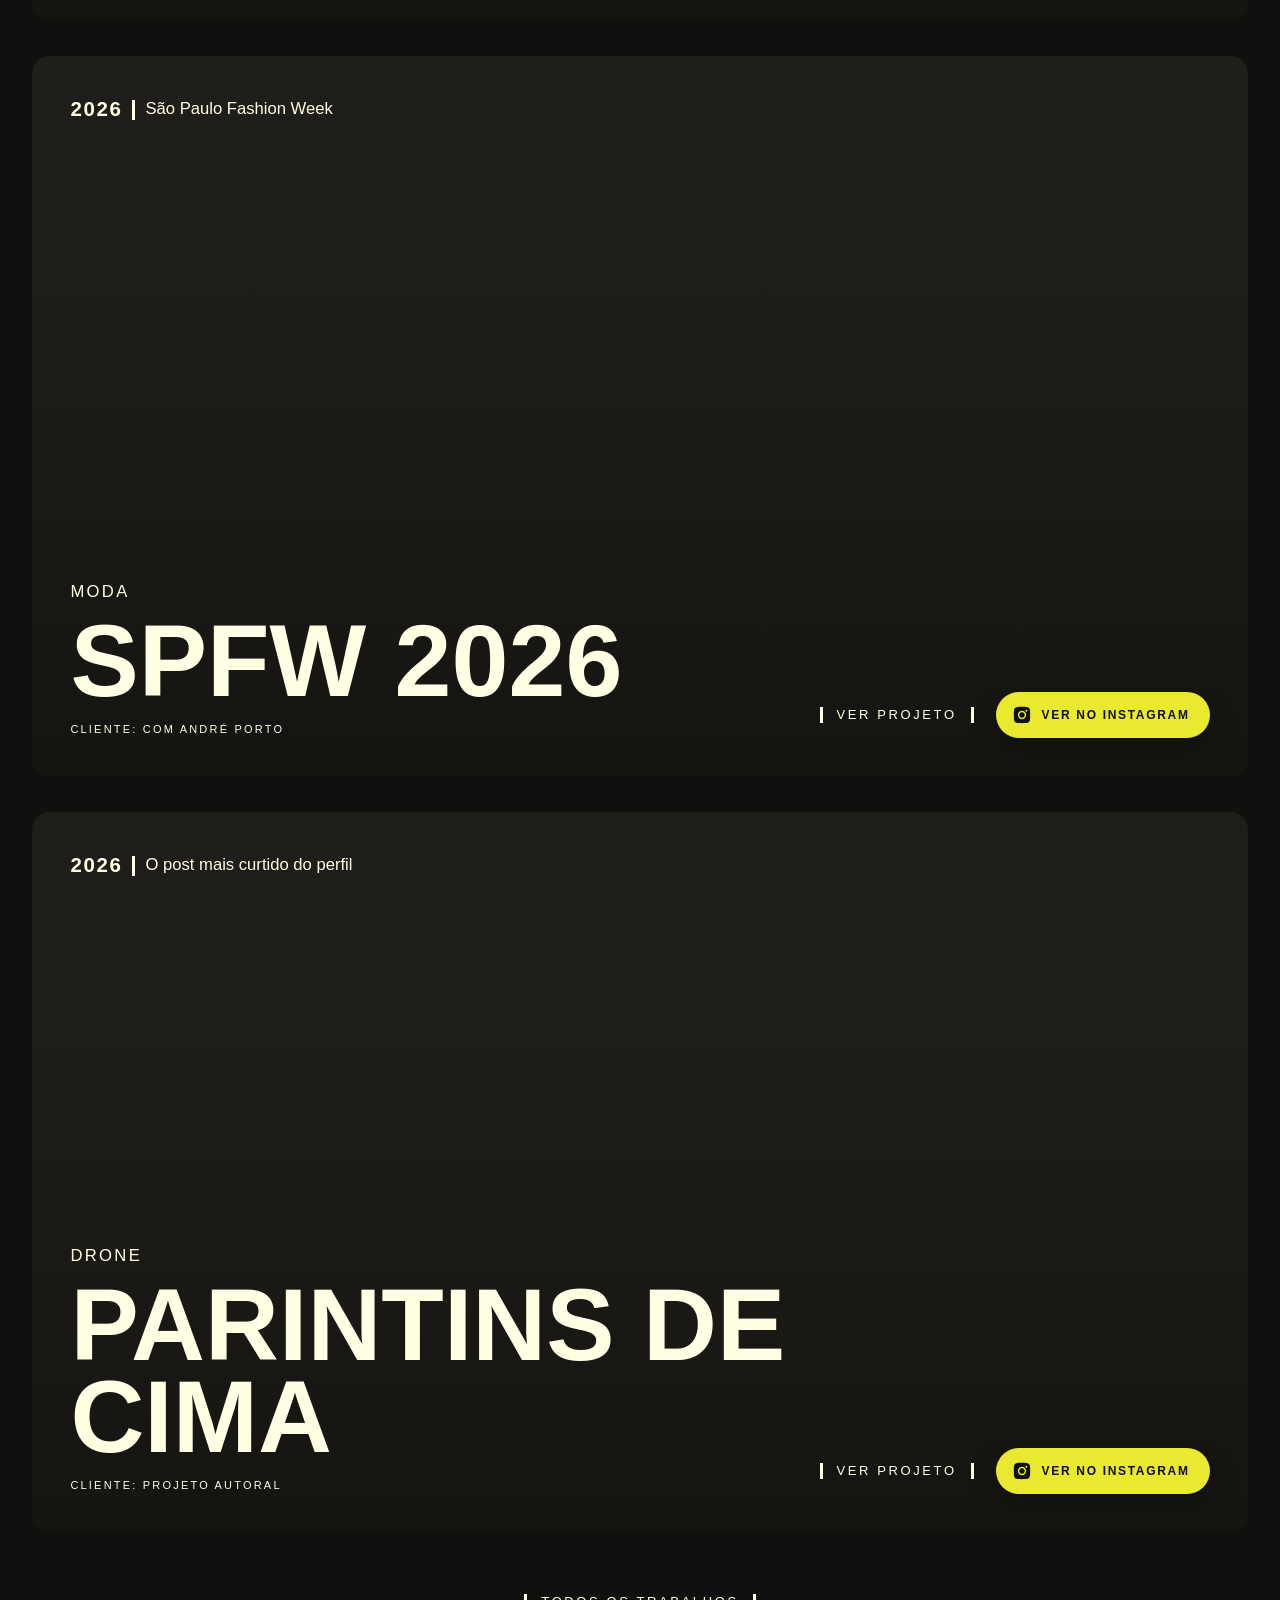
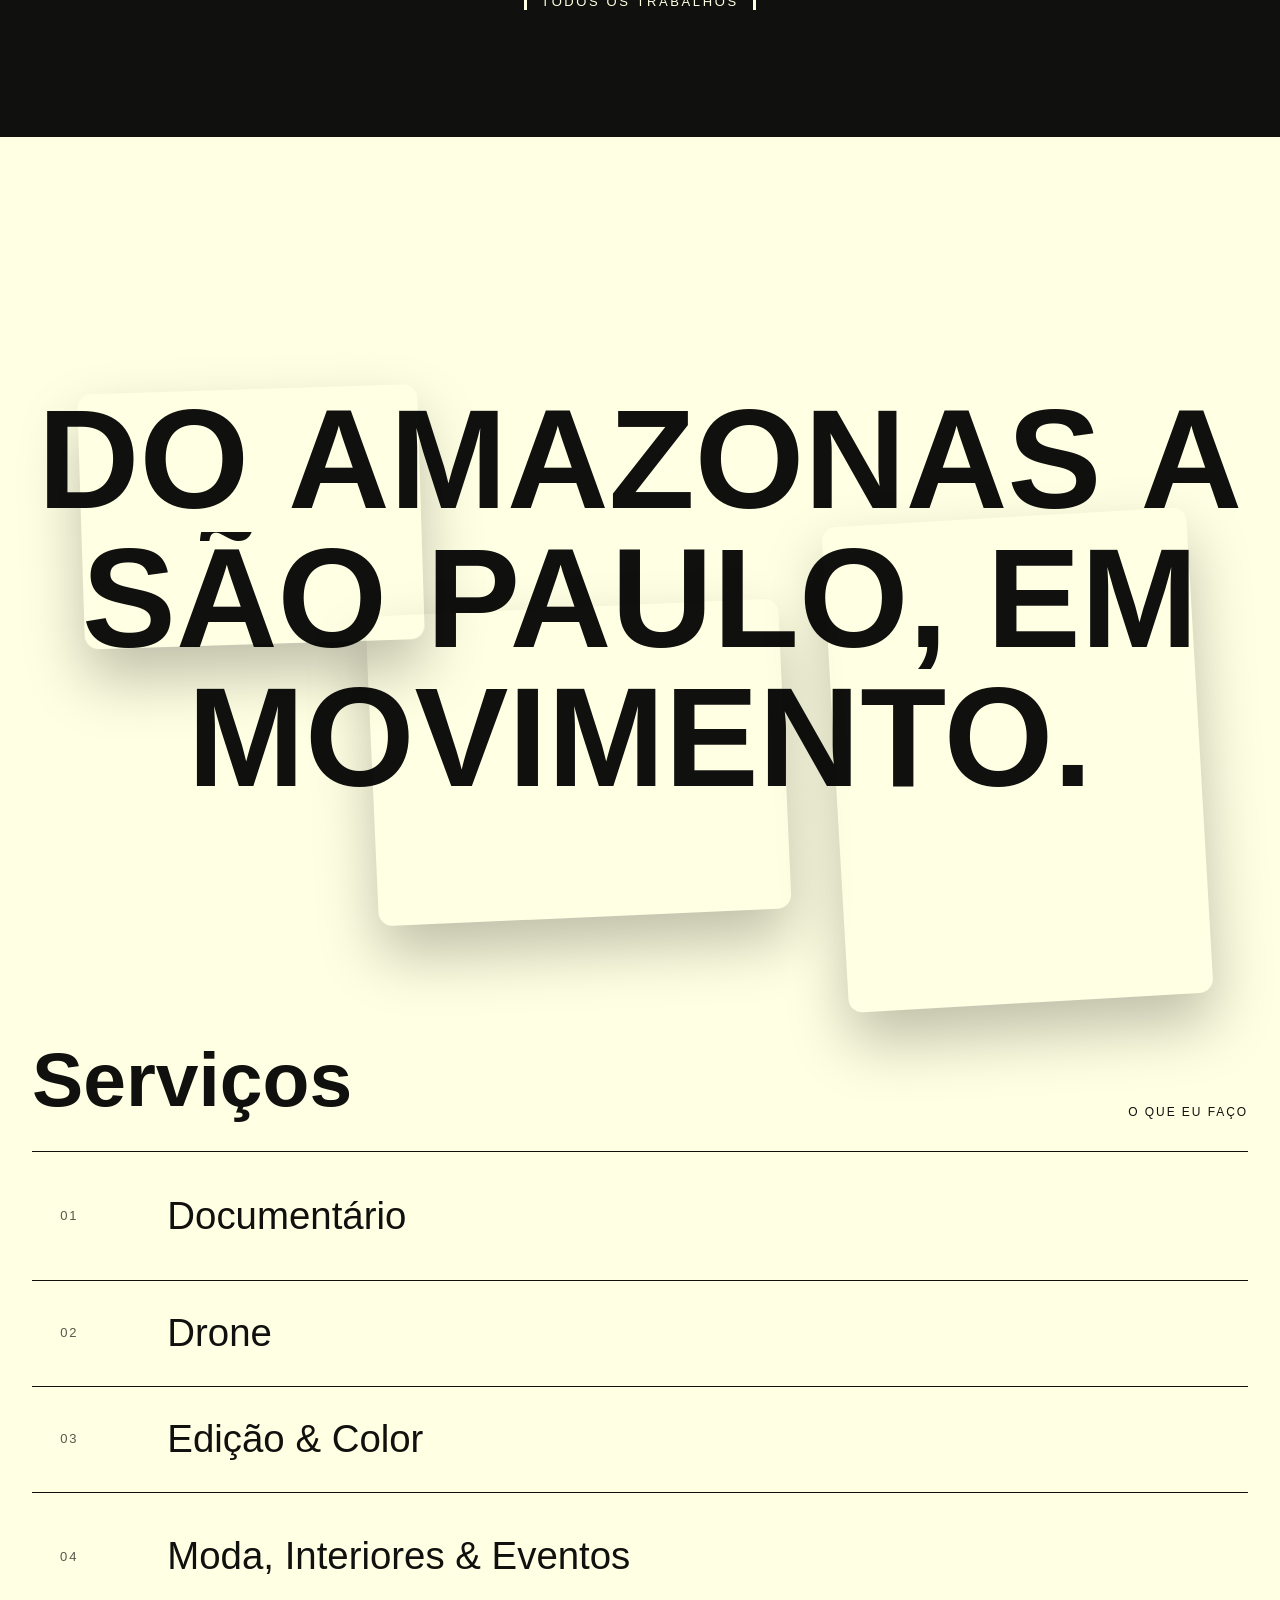
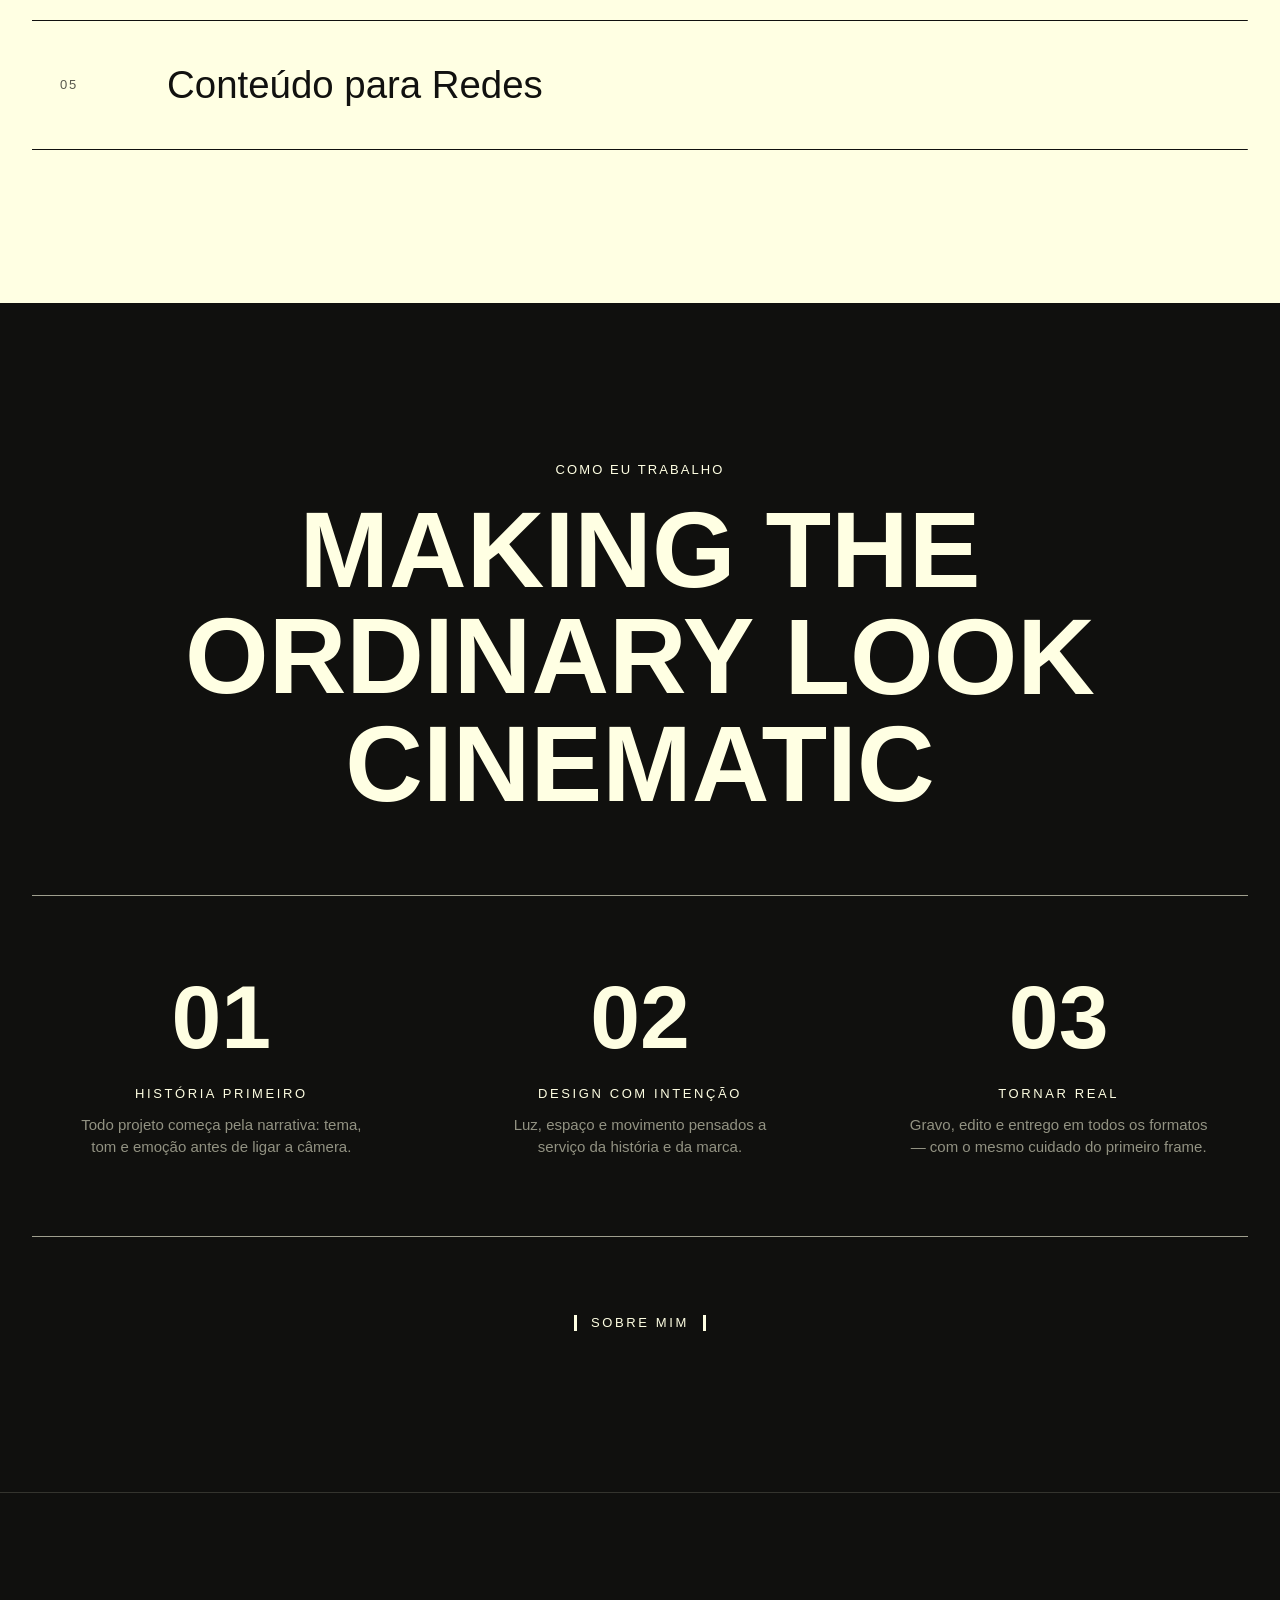
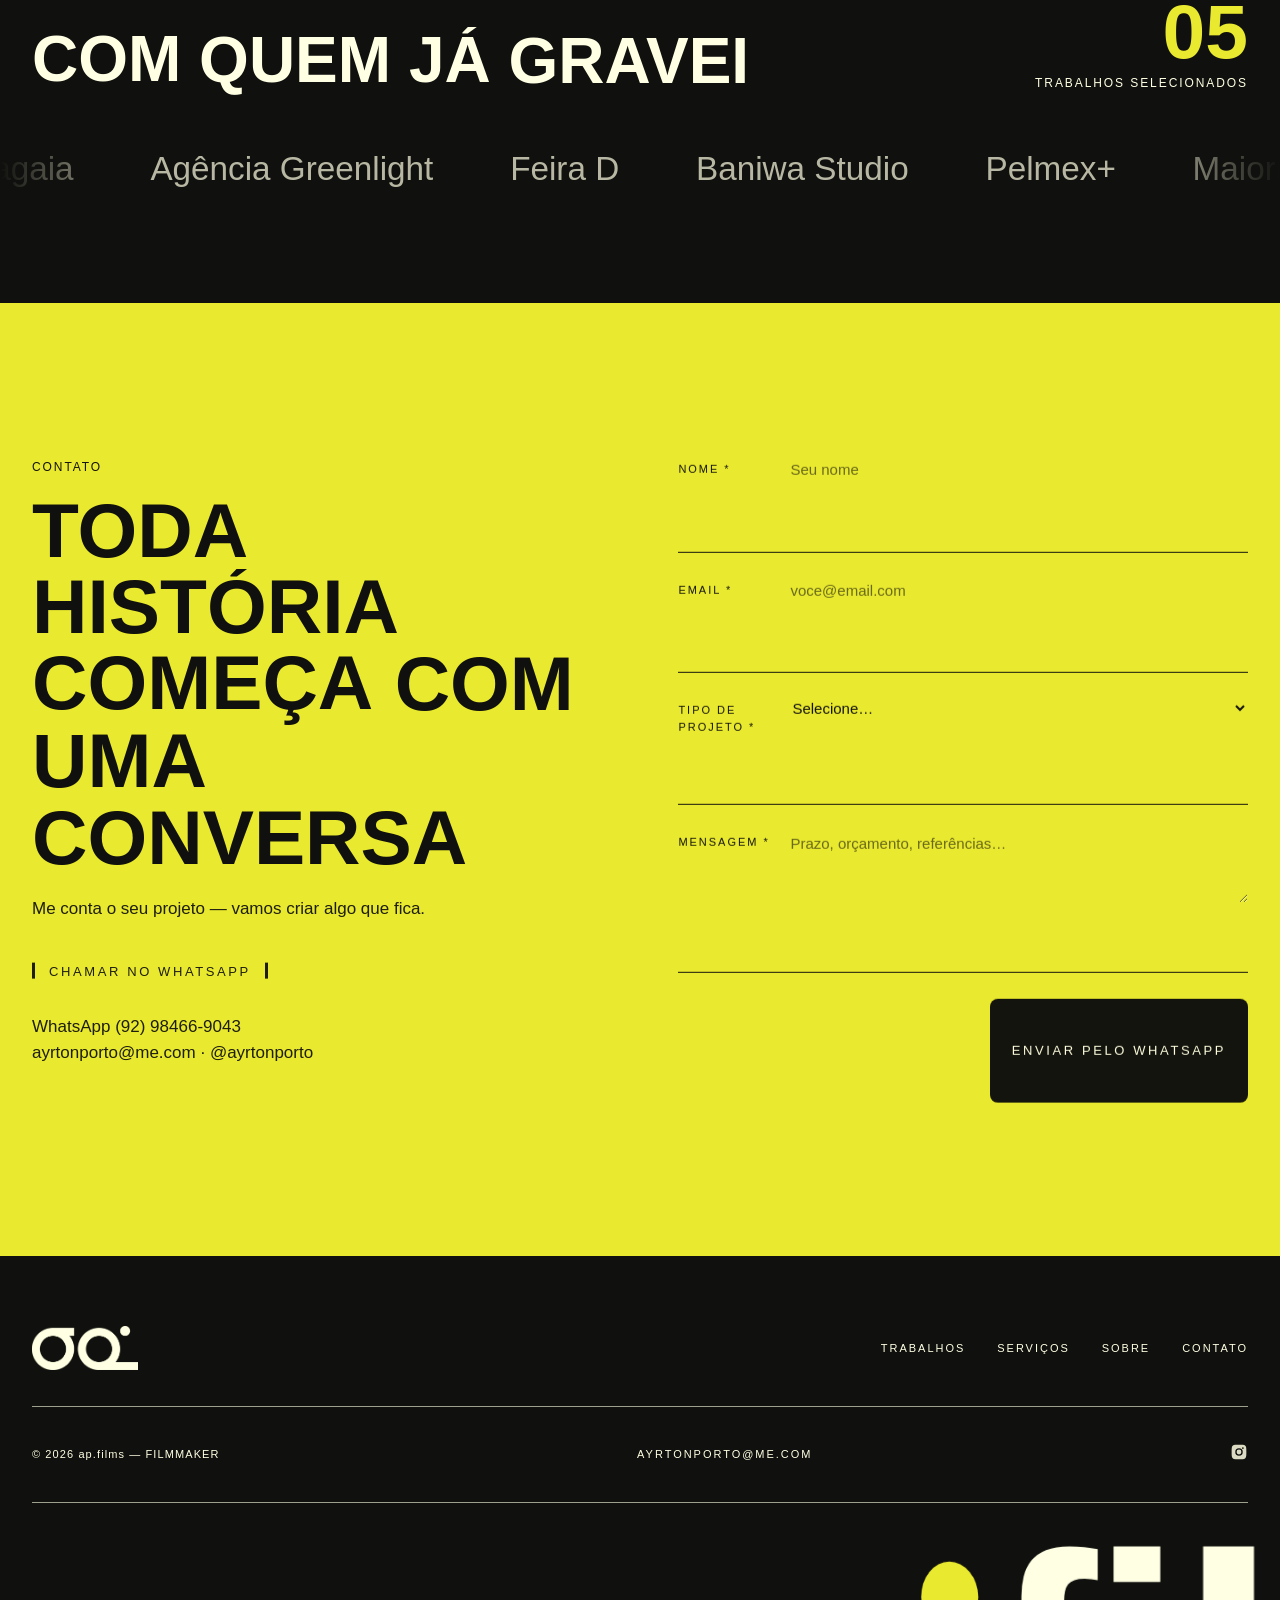
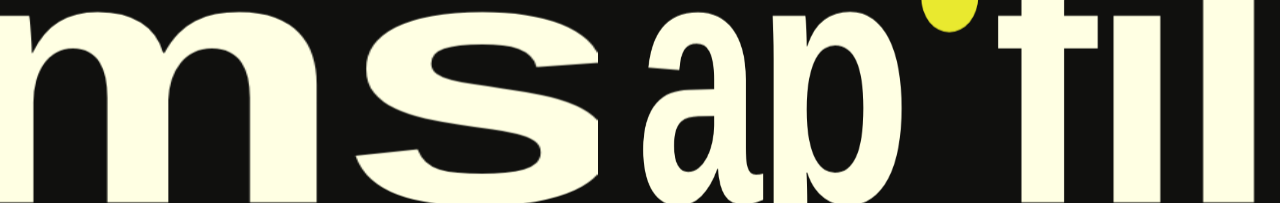
==== commit 32a90368: "Encantados sem áudio: esconde o botão Ativar som Co-Authored-By: Claude Fable 5.1 <noreply@anthropic" ====
--- a/index.html
+++ b/index.html
@@ -8,7 +8,7 @@
   <link rel="preconnect" href="https://api.fontshare.com">
   <link rel="stylesheet" href="https://api.fontshare.com/v2/css?f[]=satoshi@500,900&display=swap">
   <link rel="icon" type="image/png" href="assets/favicon.png">
-  <link rel="stylesheet" href="css/style.css?v=202610291730">
+  <link rel="stylesheet" href="css/style.css?v=202610291740">
 </head>
 <body data-page="home">
   <div class="curtain" aria-hidden="true"><span class="brand"></span></div>
@@ -86,12 +86,12 @@
     </section>
   </main>
 
-  <script src="data/projects.js?v=202610291730"></script>
-  <script src="js/render.js?v=202610291730"></script>
-  <script src="js/vendor/gsap.min.js?v=202610291730"></script>
-  <script src="js/vendor/ScrollTrigger.min.js?v=202610291730"></script>
-  <script src="js/vendor/lenis.min.js?v=202610291730"></script>
+  <script src="data/projects.js?v=202610291740"></script>
+  <script src="js/render.js?v=202610291740"></script>
+  <script src="js/vendor/gsap.min.js?v=202610291740"></script>
+  <script src="js/vendor/ScrollTrigger.min.js?v=202610291740"></script>
+  <script src="js/vendor/lenis.min.js?v=202610291740"></script>
   <script>document.getElementById("heroReel").src = window.AP_REEL;</script>
-  <script src="js/main.js?v=202610291730"></script>
+  <script src="js/main.js?v=202610291740"></script>
 </body>
 </html>
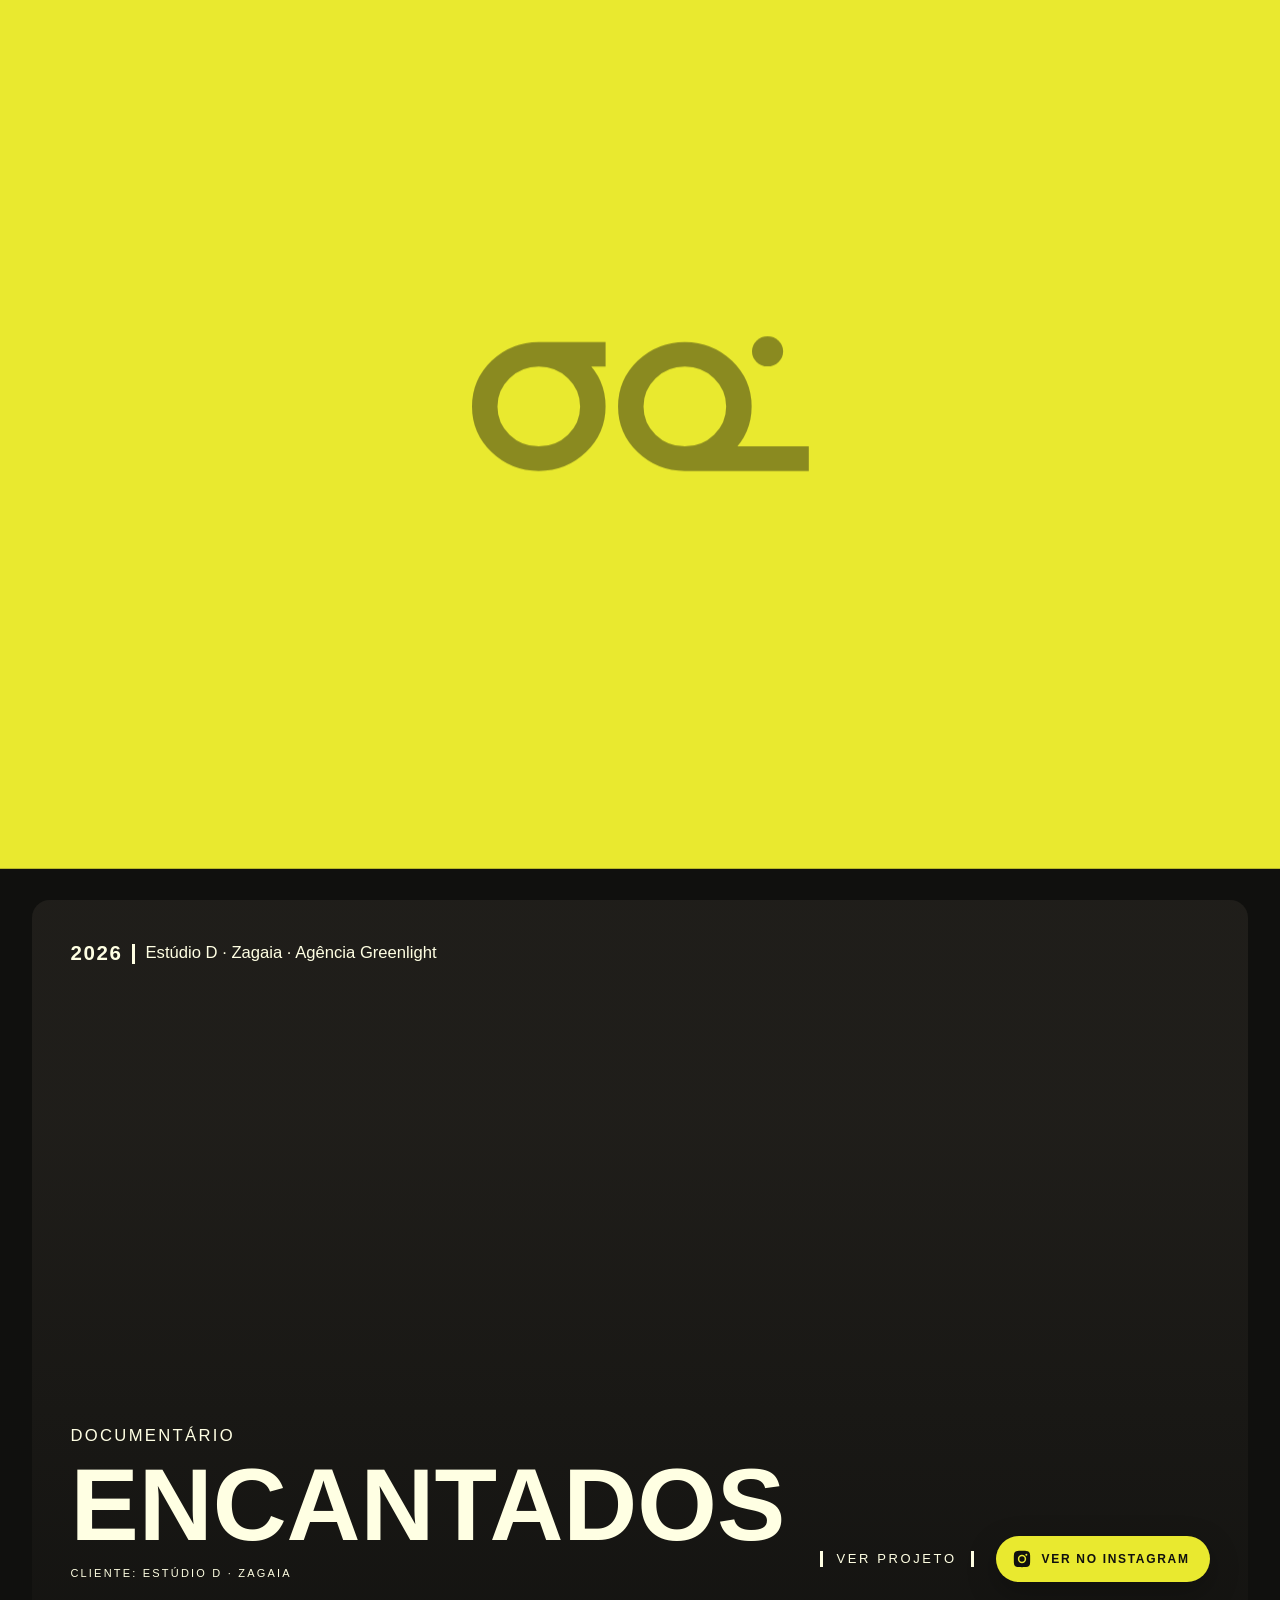
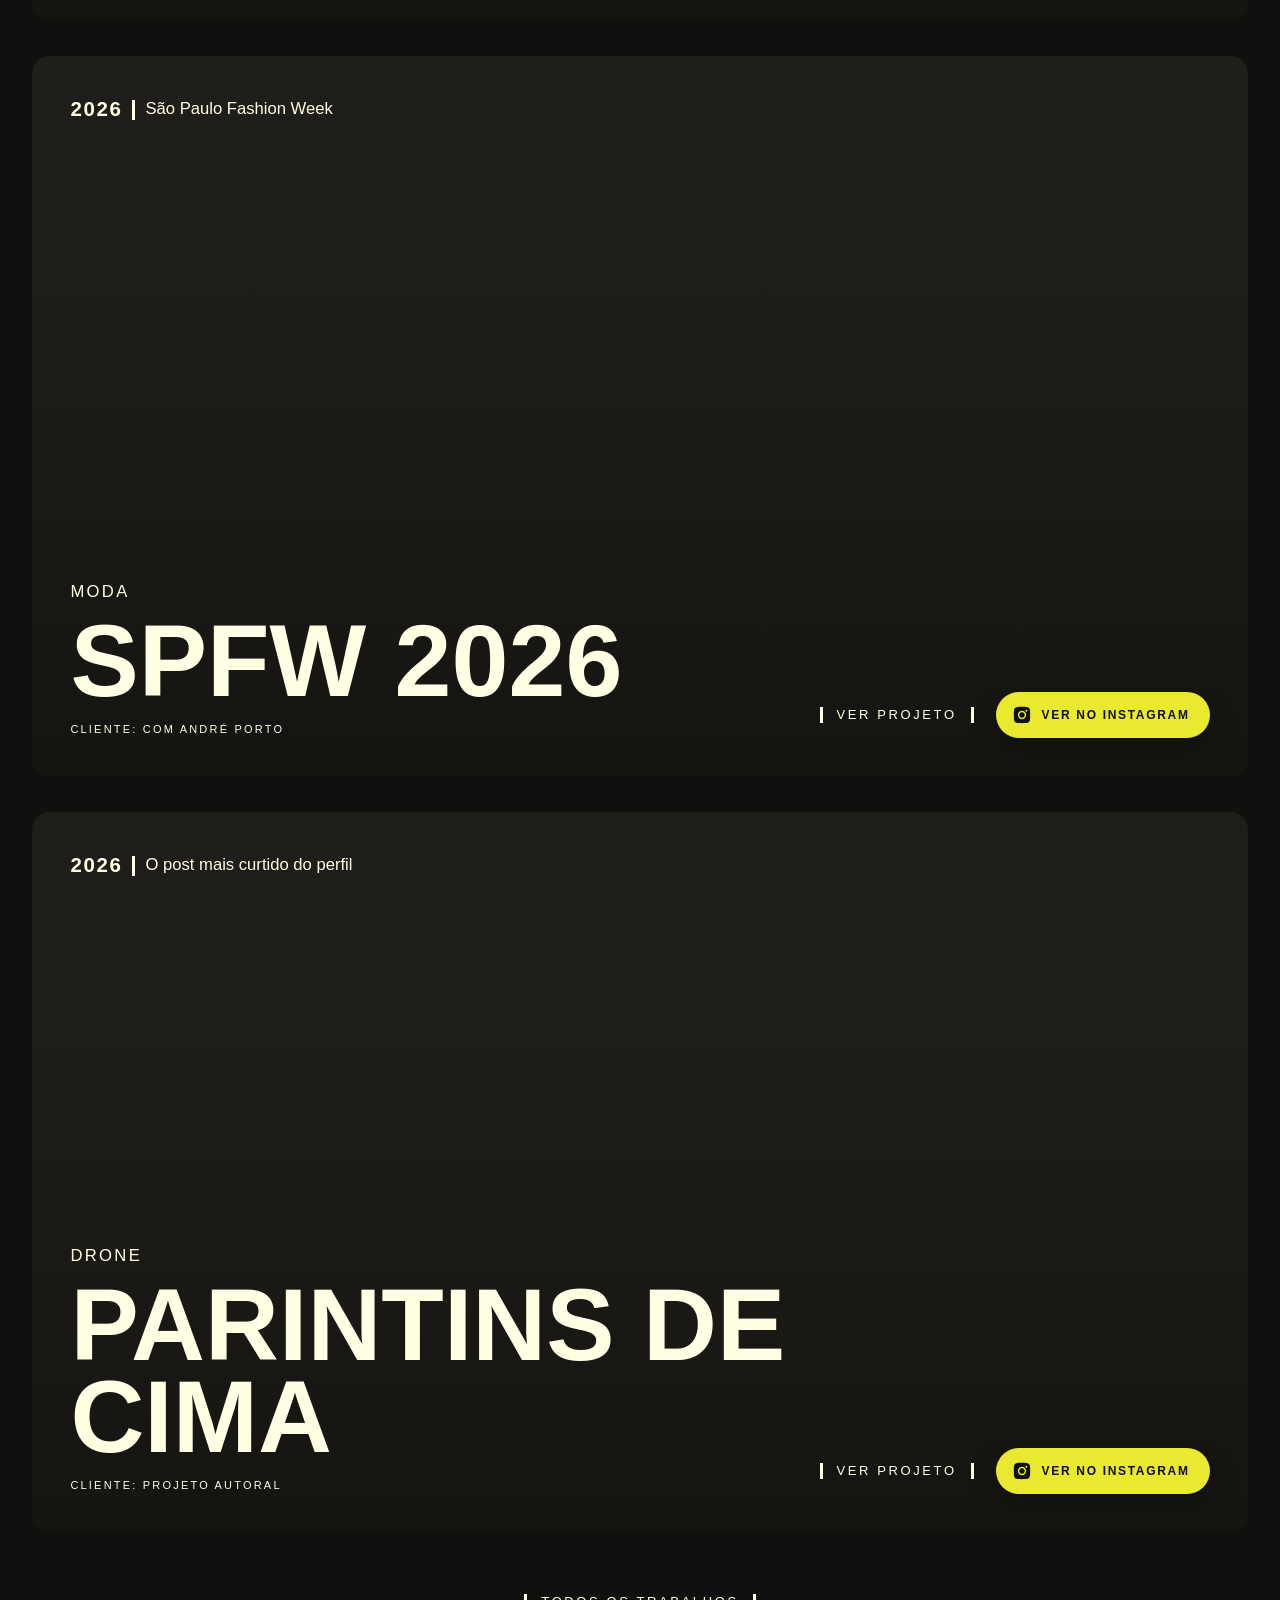
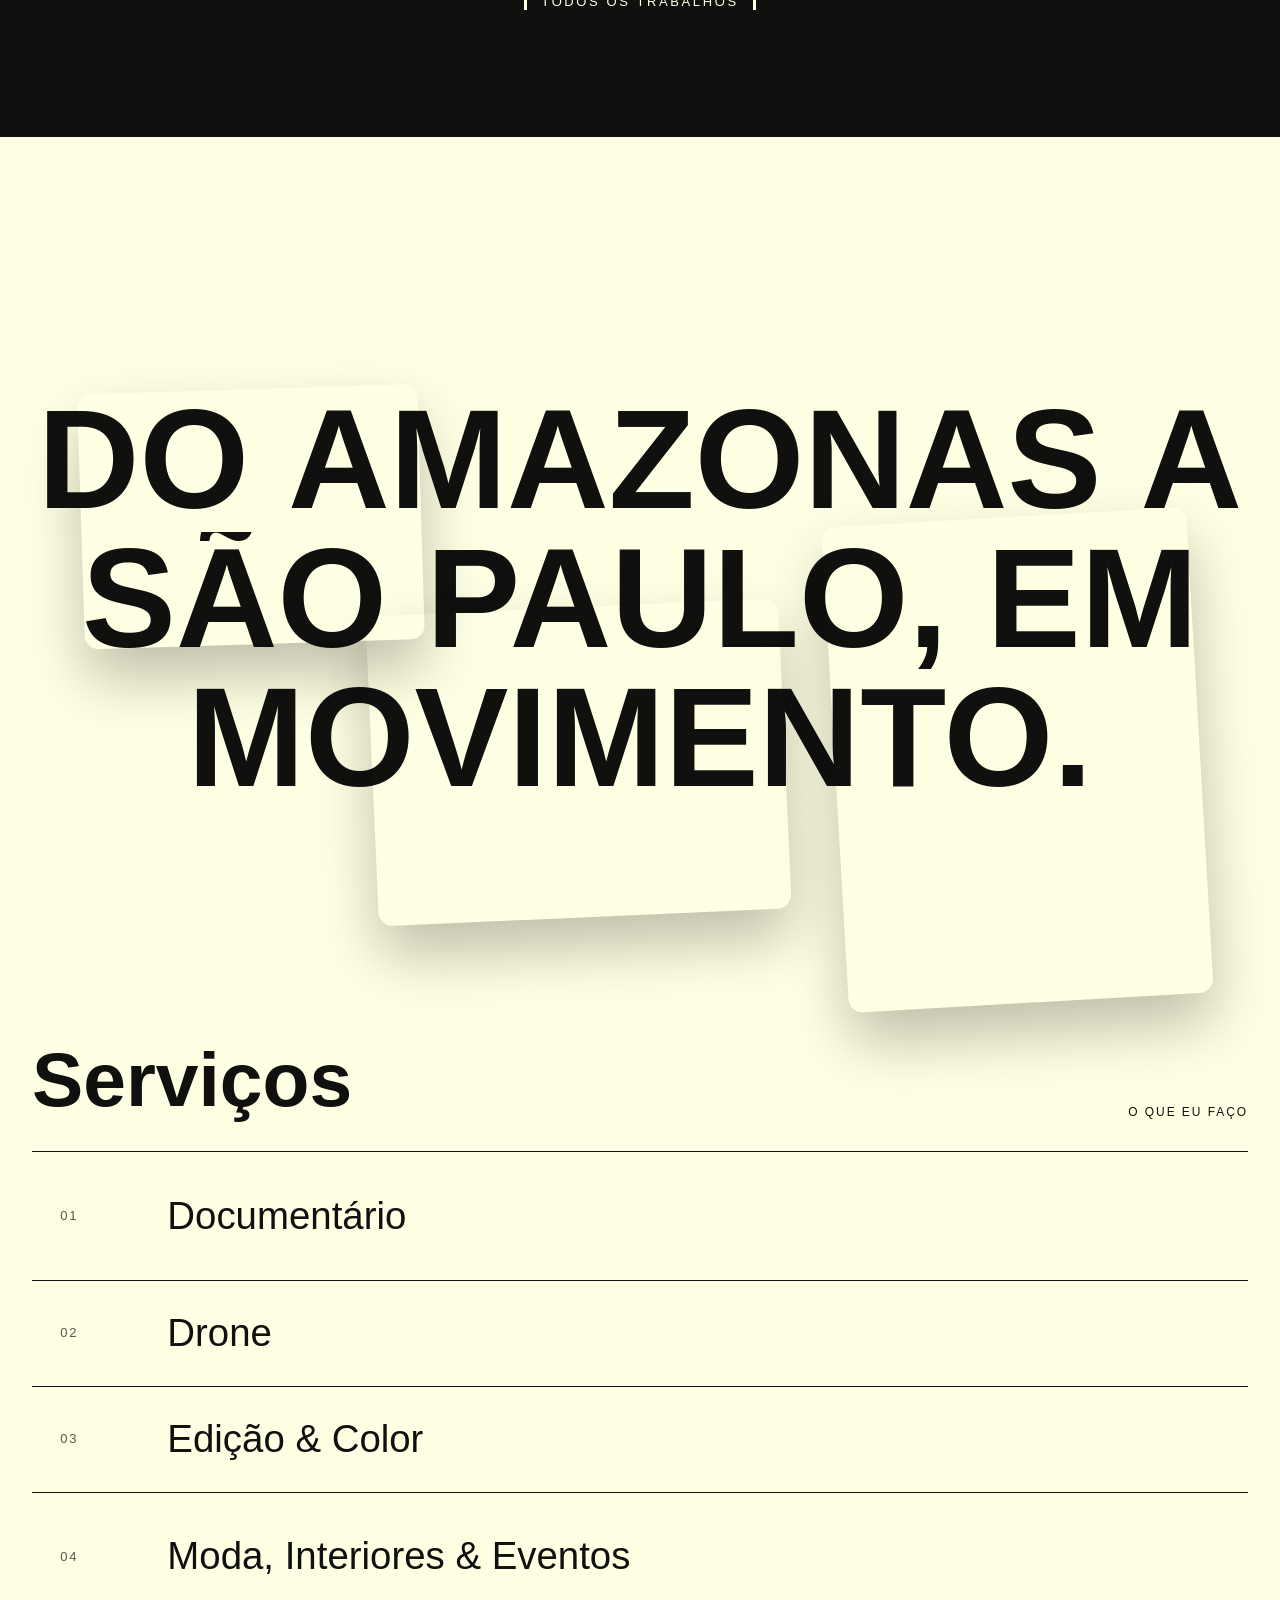
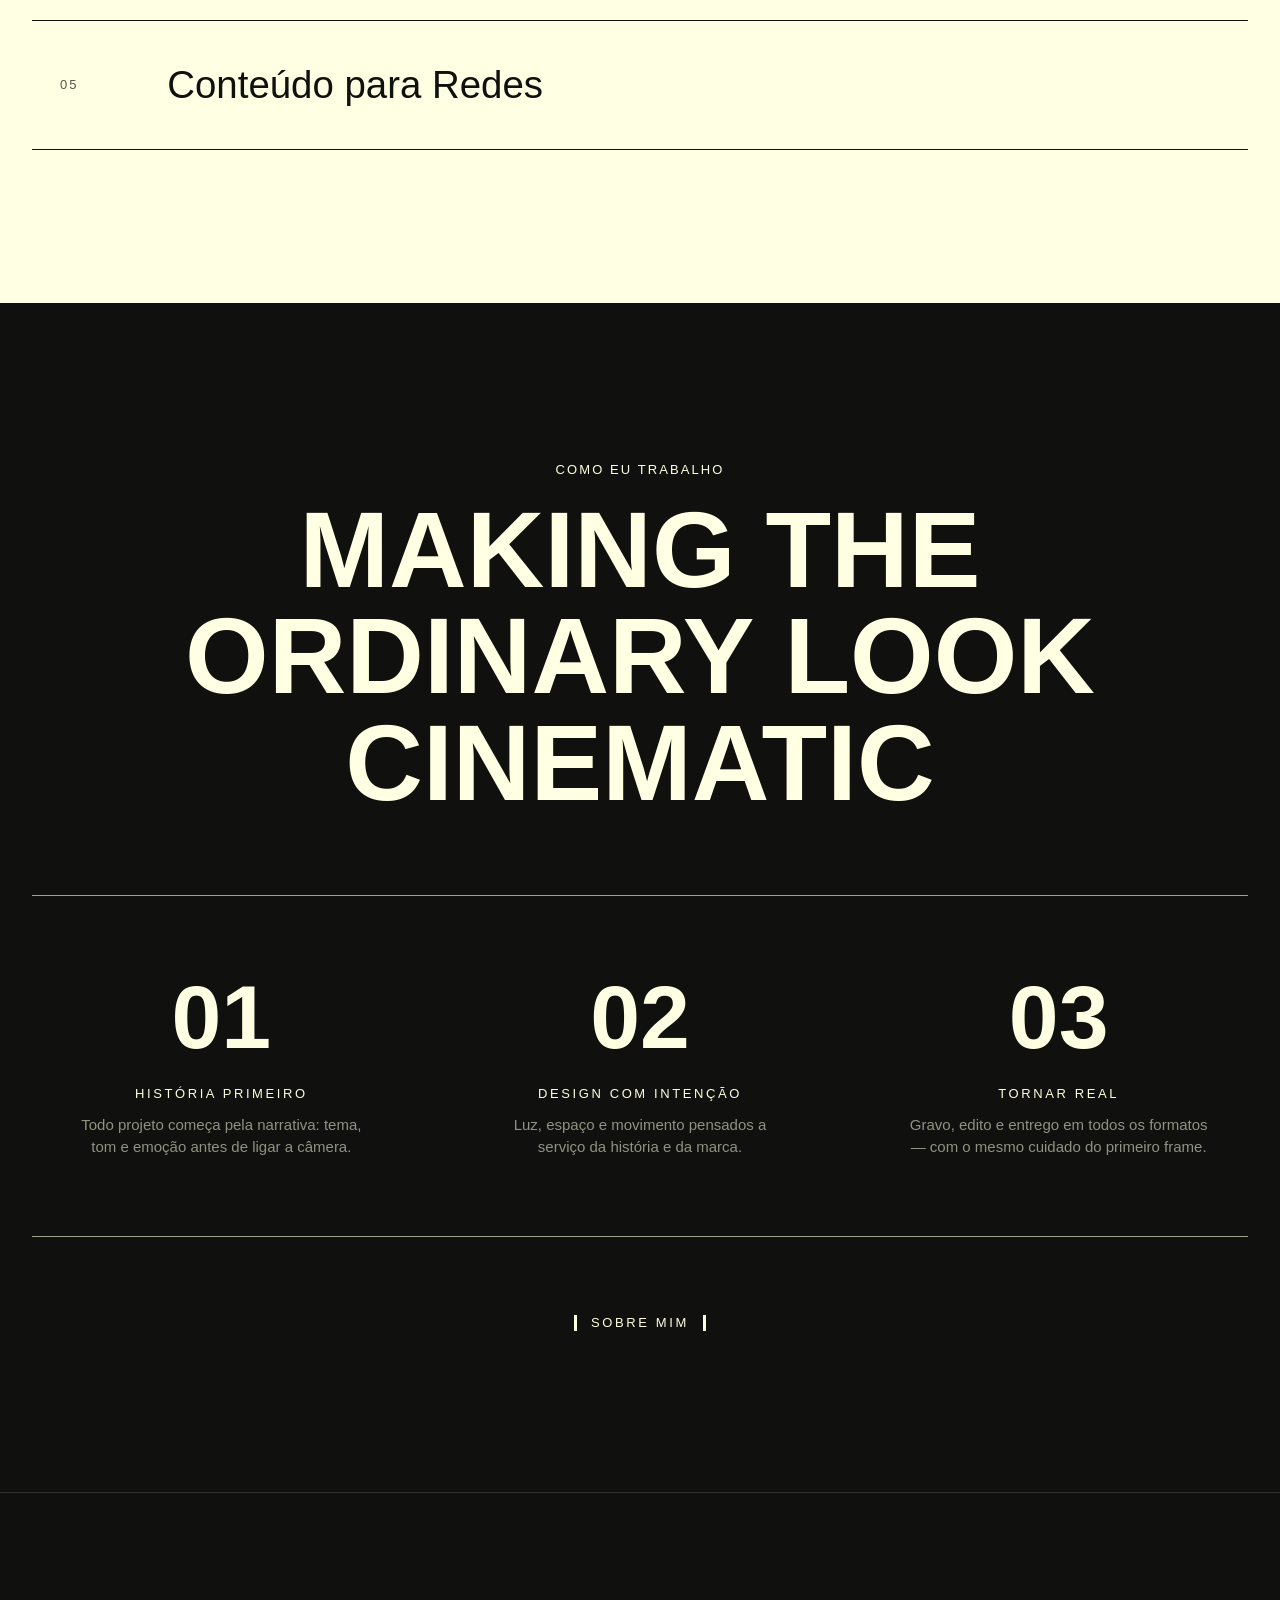
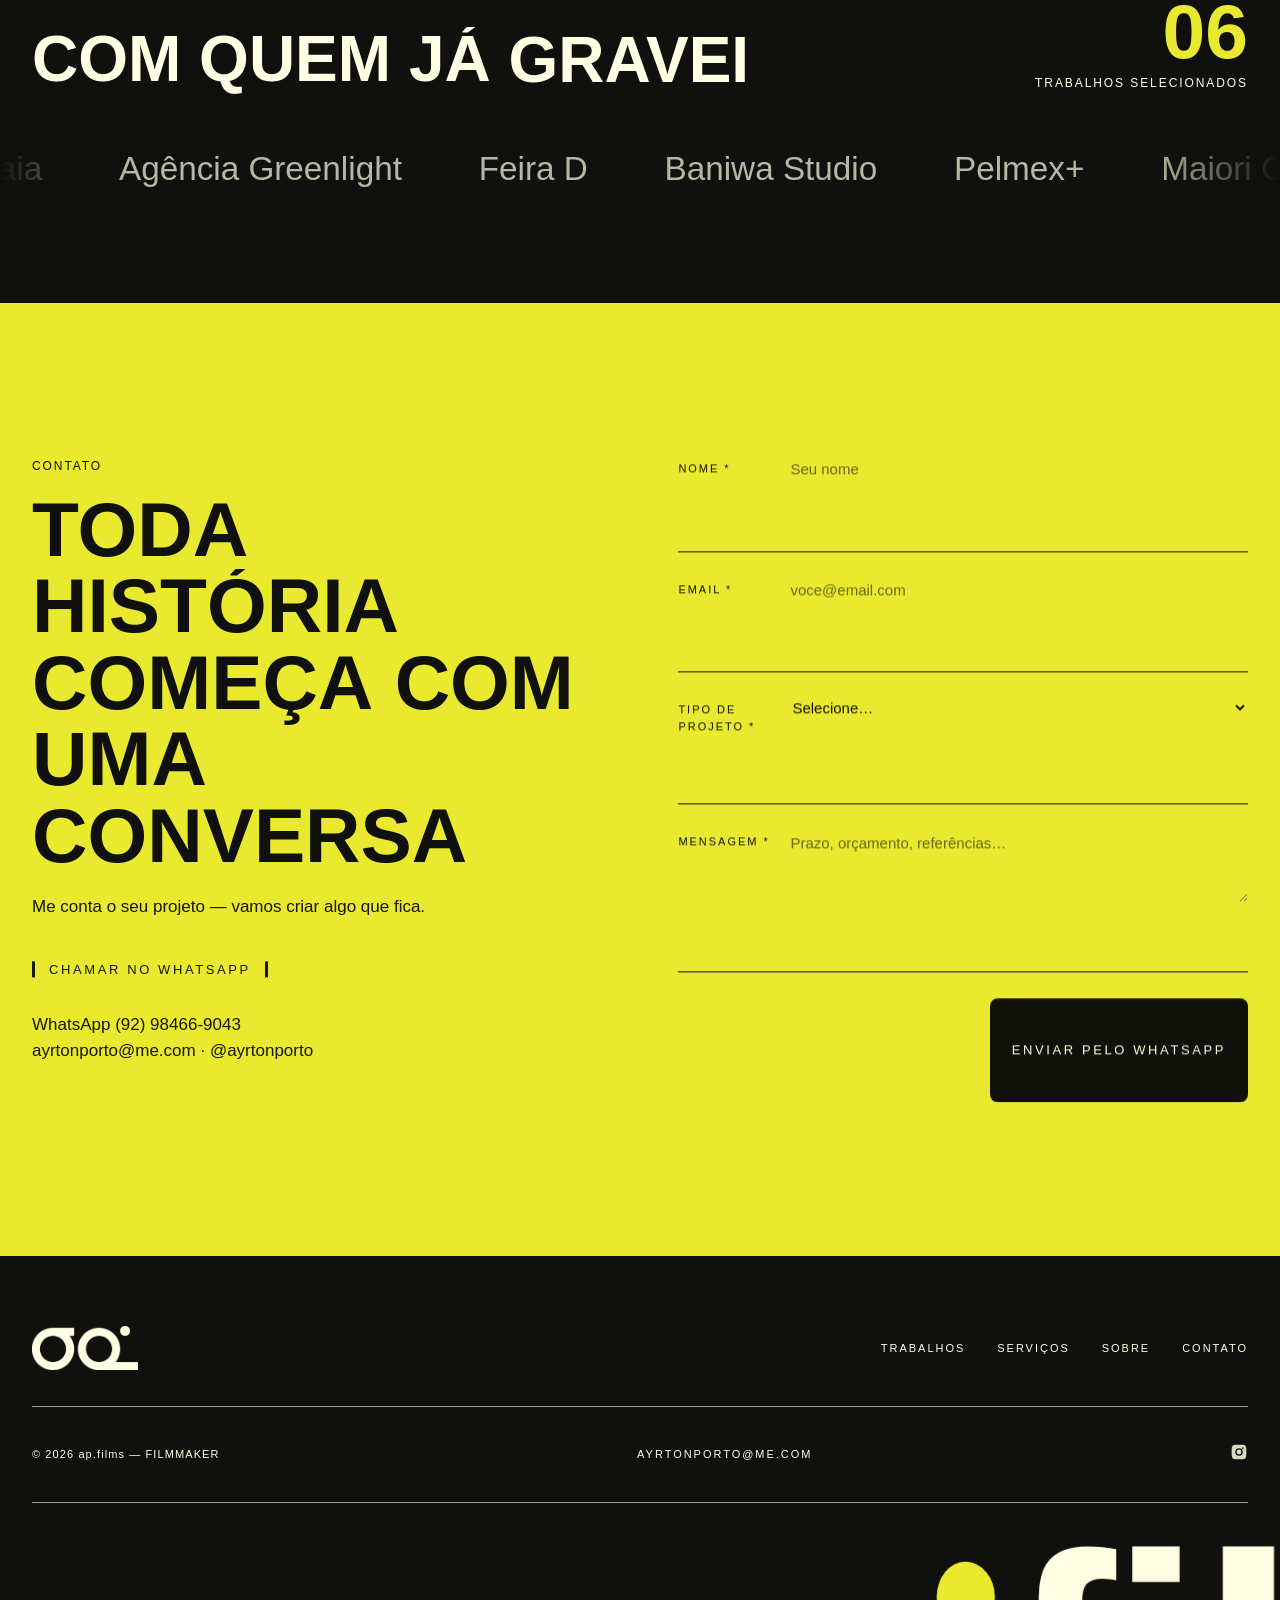
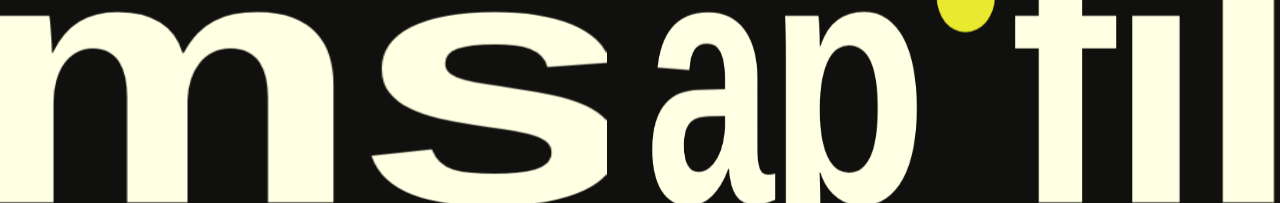
==== commit fc02c40b: "Cursor: bolinha segue o mouse quadro a quadro (sem atraso de 0,35 s), cor medida só ao trocar de ele" ====
--- a/index.html
+++ b/index.html
@@ -8,7 +8,7 @@
   <link rel="preconnect" href="https://api.fontshare.com">
   <link rel="stylesheet" href="https://api.fontshare.com/v2/css?f[]=satoshi@500,900&display=swap">
   <link rel="icon" type="image/png" href="assets/favicon.png">
-  <link rel="stylesheet" href="css/style.css?v=202610291740">
+  <link rel="stylesheet" href="css/style.css?v=202610291800">
 </head>
 <body data-page="home">
   <div class="curtain" aria-hidden="true"><span class="brand"></span></div>
@@ -86,12 +86,12 @@
     </section>
   </main>
 
-  <script src="data/projects.js?v=202610291740"></script>
-  <script src="js/render.js?v=202610291740"></script>
-  <script src="js/vendor/gsap.min.js?v=202610291740"></script>
-  <script src="js/vendor/ScrollTrigger.min.js?v=202610291740"></script>
-  <script src="js/vendor/lenis.min.js?v=202610291740"></script>
+  <script src="data/projects.js?v=202610291800"></script>
+  <script src="js/render.js?v=202610291800"></script>
+  <script src="js/vendor/gsap.min.js?v=202610291800"></script>
+  <script src="js/vendor/ScrollTrigger.min.js?v=202610291800"></script>
+  <script src="js/vendor/lenis.min.js?v=202610291800"></script>
   <script>document.getElementById("heroReel").src = window.AP_REEL;</script>
-  <script src="js/main.js?v=202610291740"></script>
+  <script src="js/main.js?v=202610291800"></script>
 </body>
 </html>
--- a/css/style.css
+++ b/css/style.css
@@ -300,7 +300,7 @@
   width: 12px; height: 12px; margin: -6px 0 0 -6px; border-radius: 50%;
   background: var(--yellow); color: var(--ink); mix-blend-mode: normal;
   display: grid; place-items: center; font-size: 0; font-weight: 900; letter-spacing: .15em;
-  opacity: 0;
+  opacity: 0; will-change: transform;
   transition: background-color .25s var(--ease), opacity .3s;
 }
 .cursor.is-on { opacity: 1; }
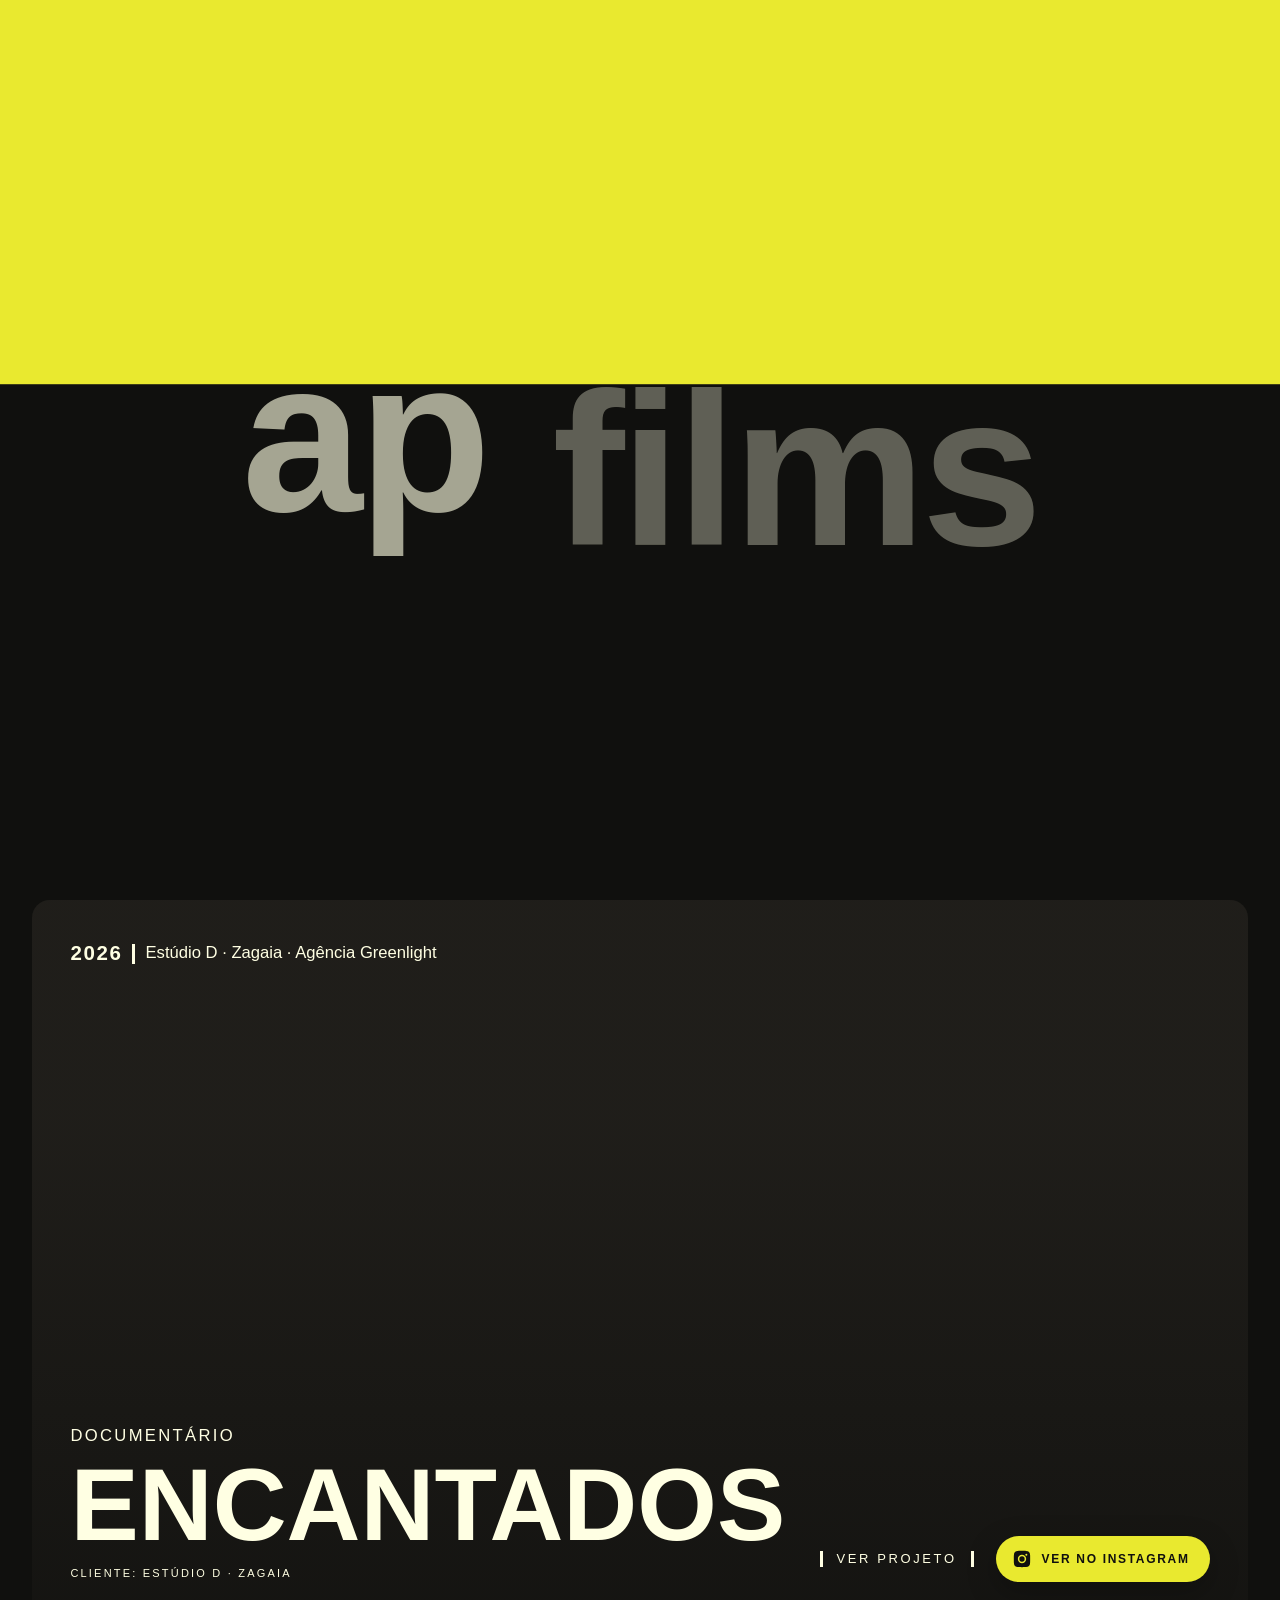
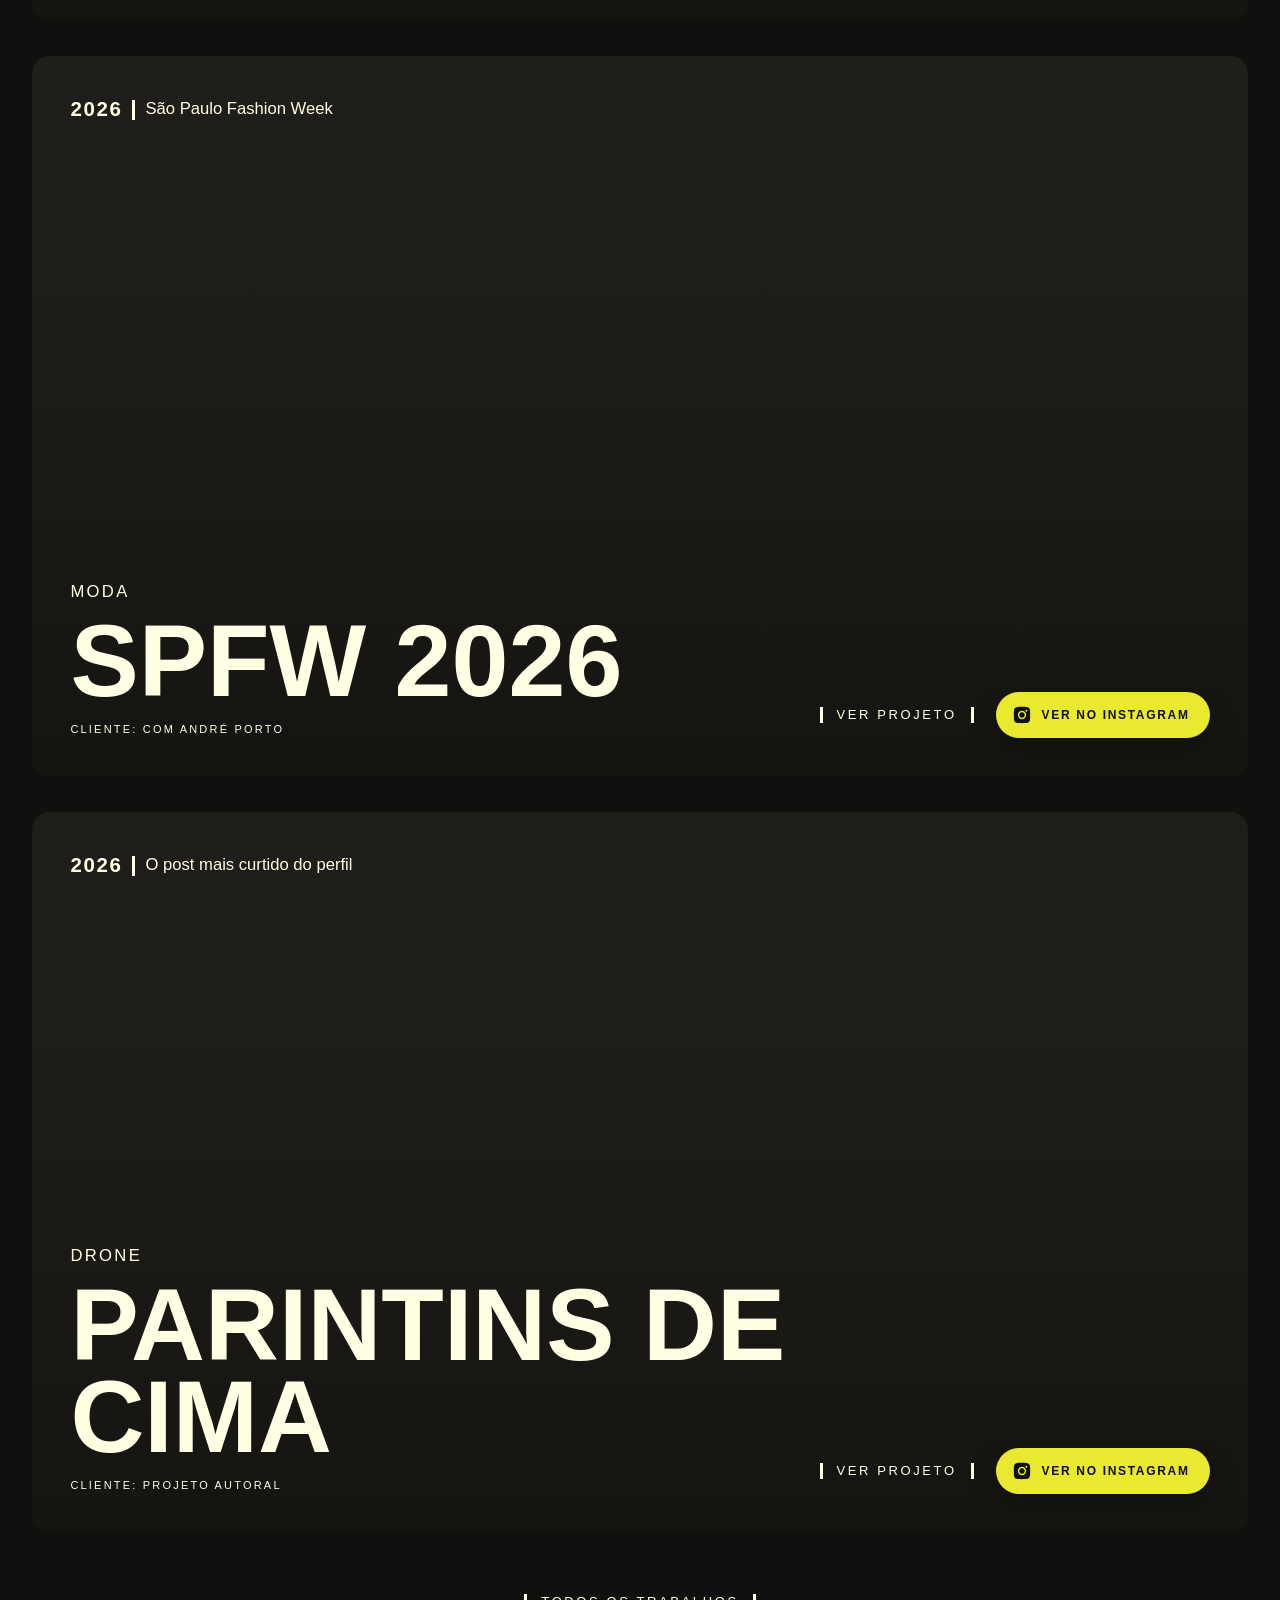
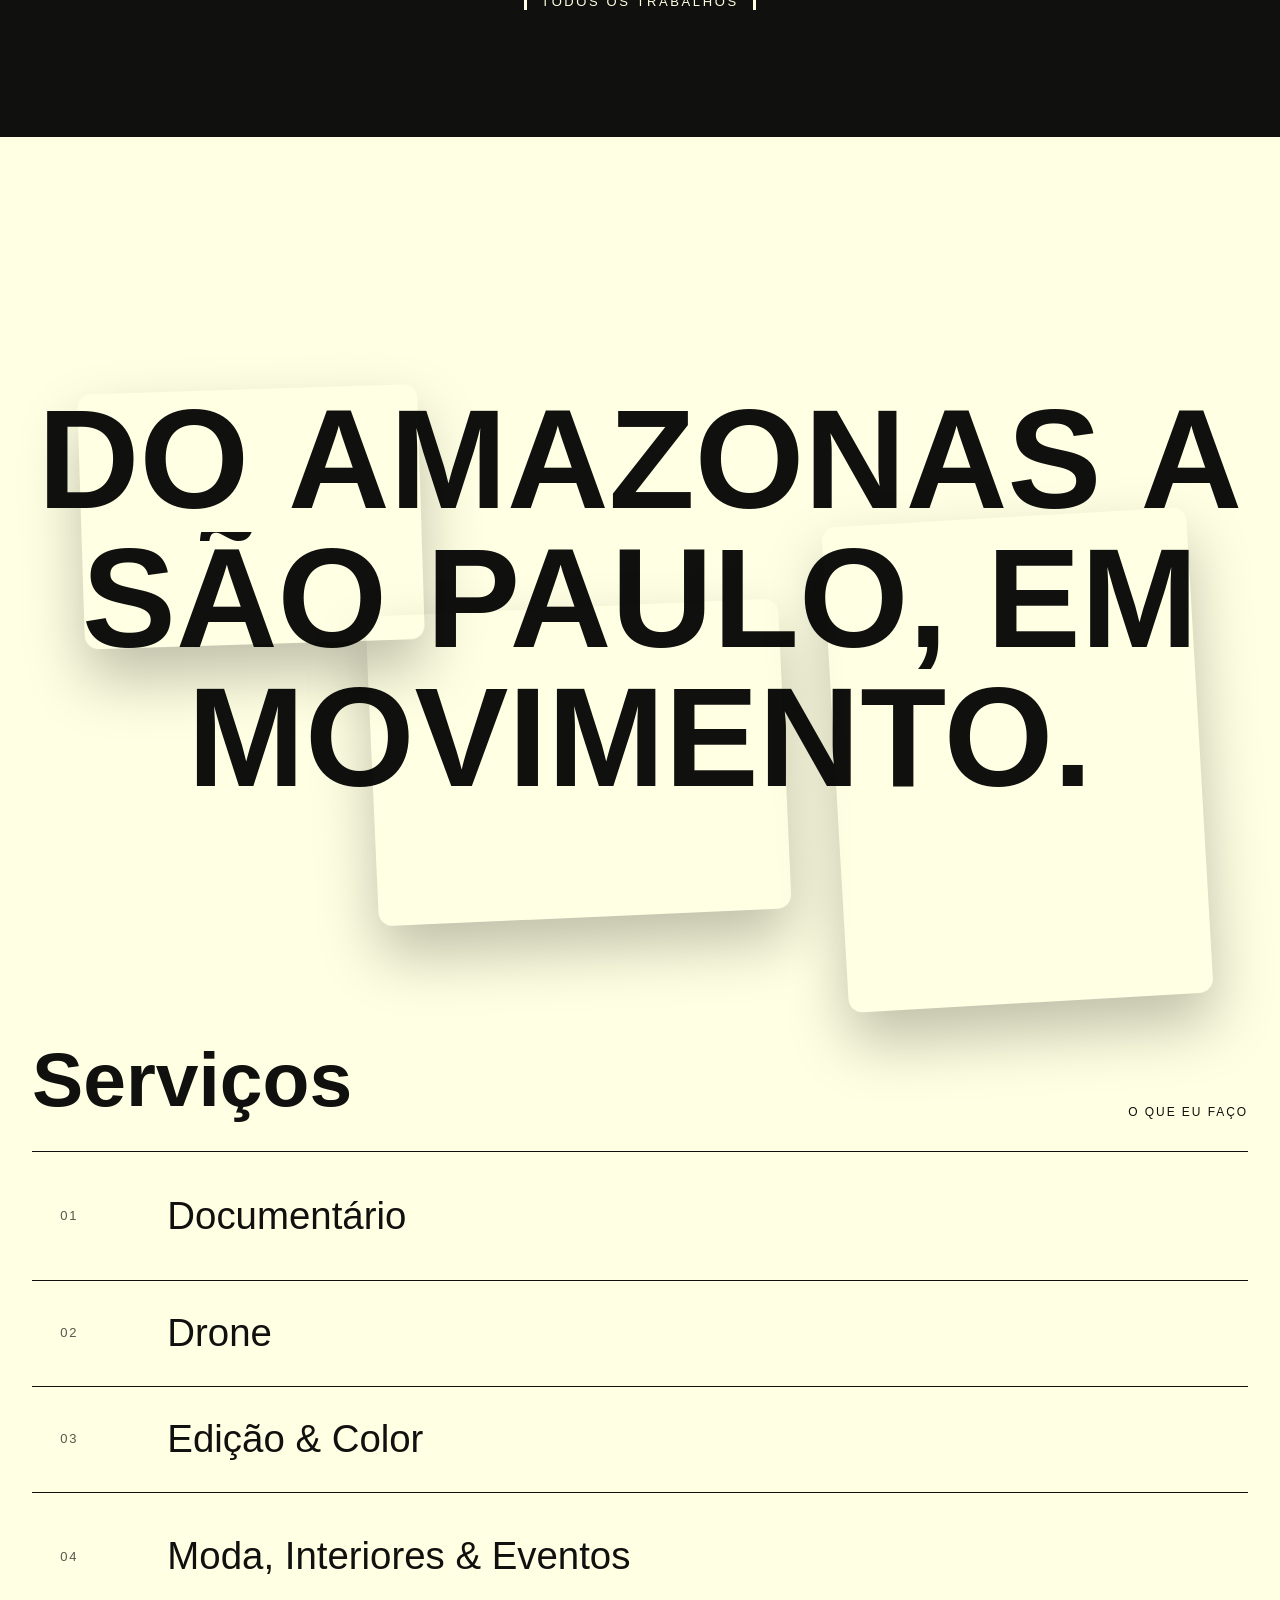
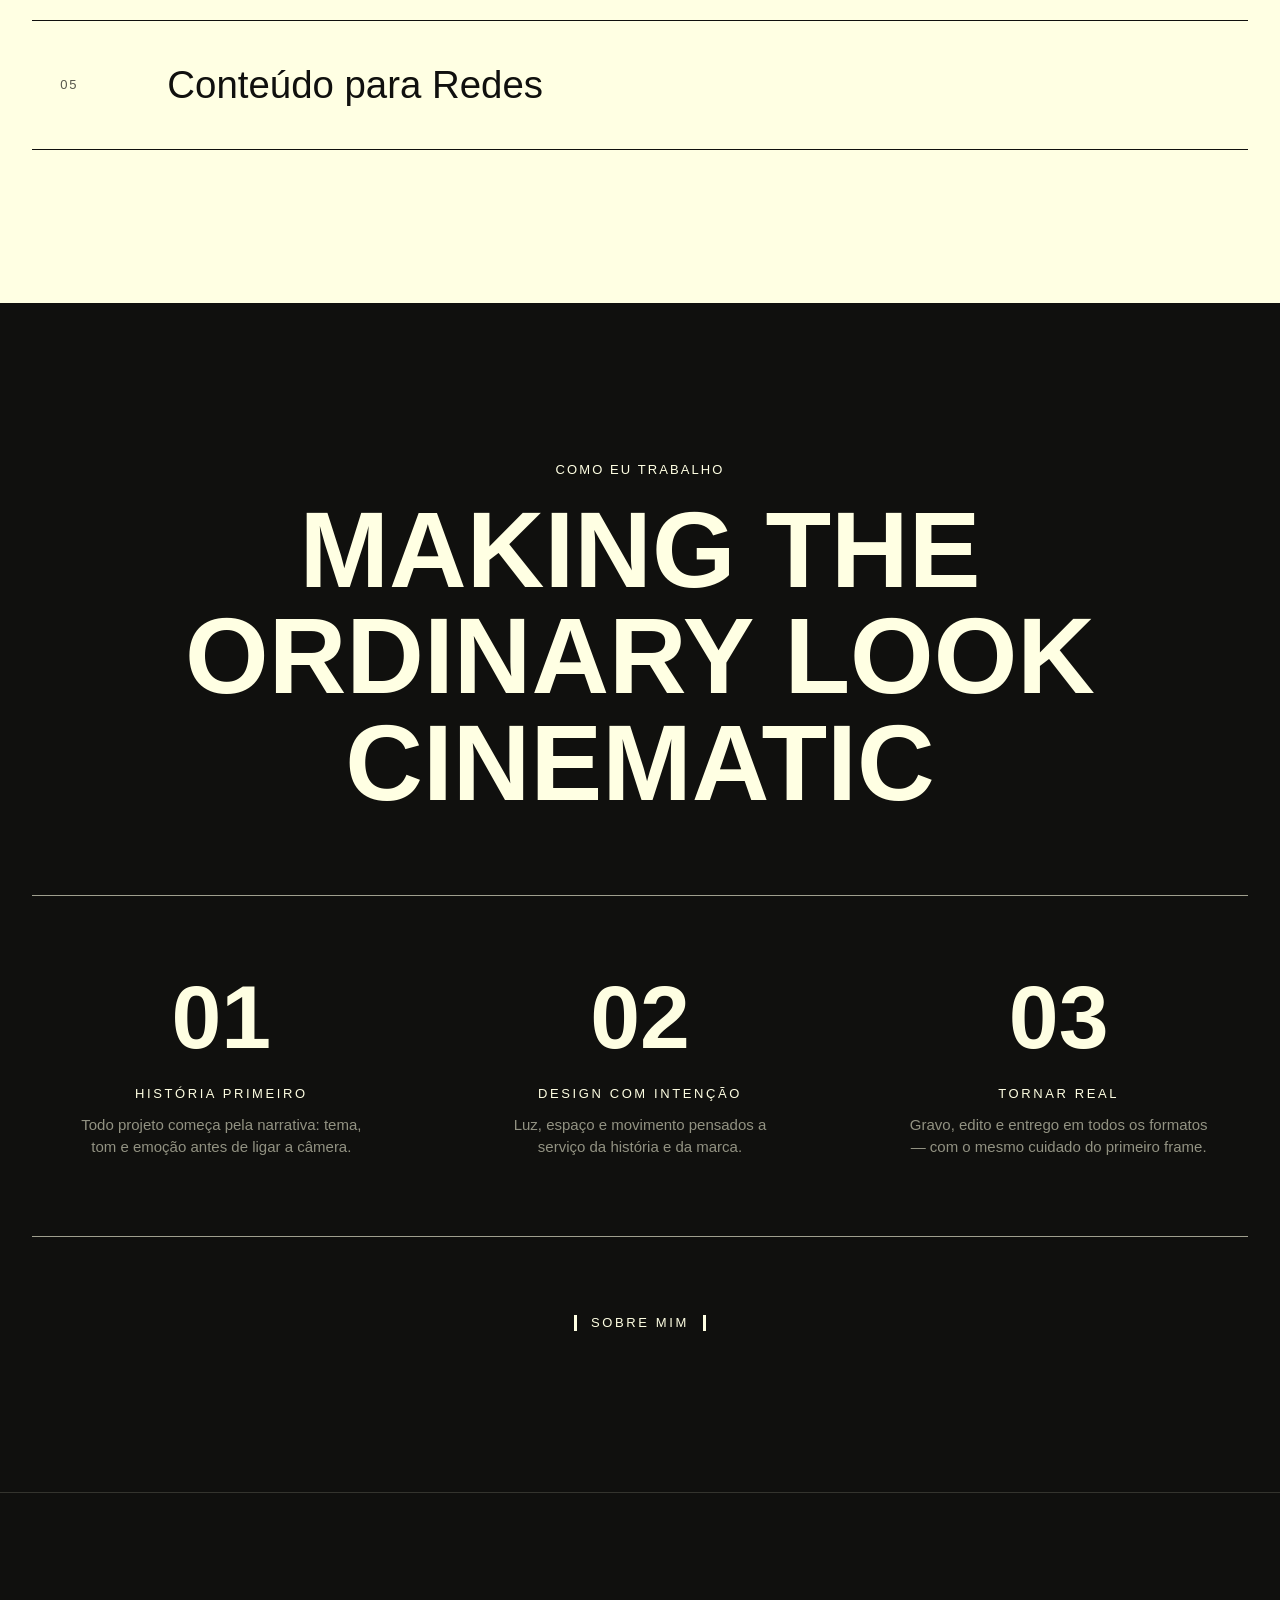
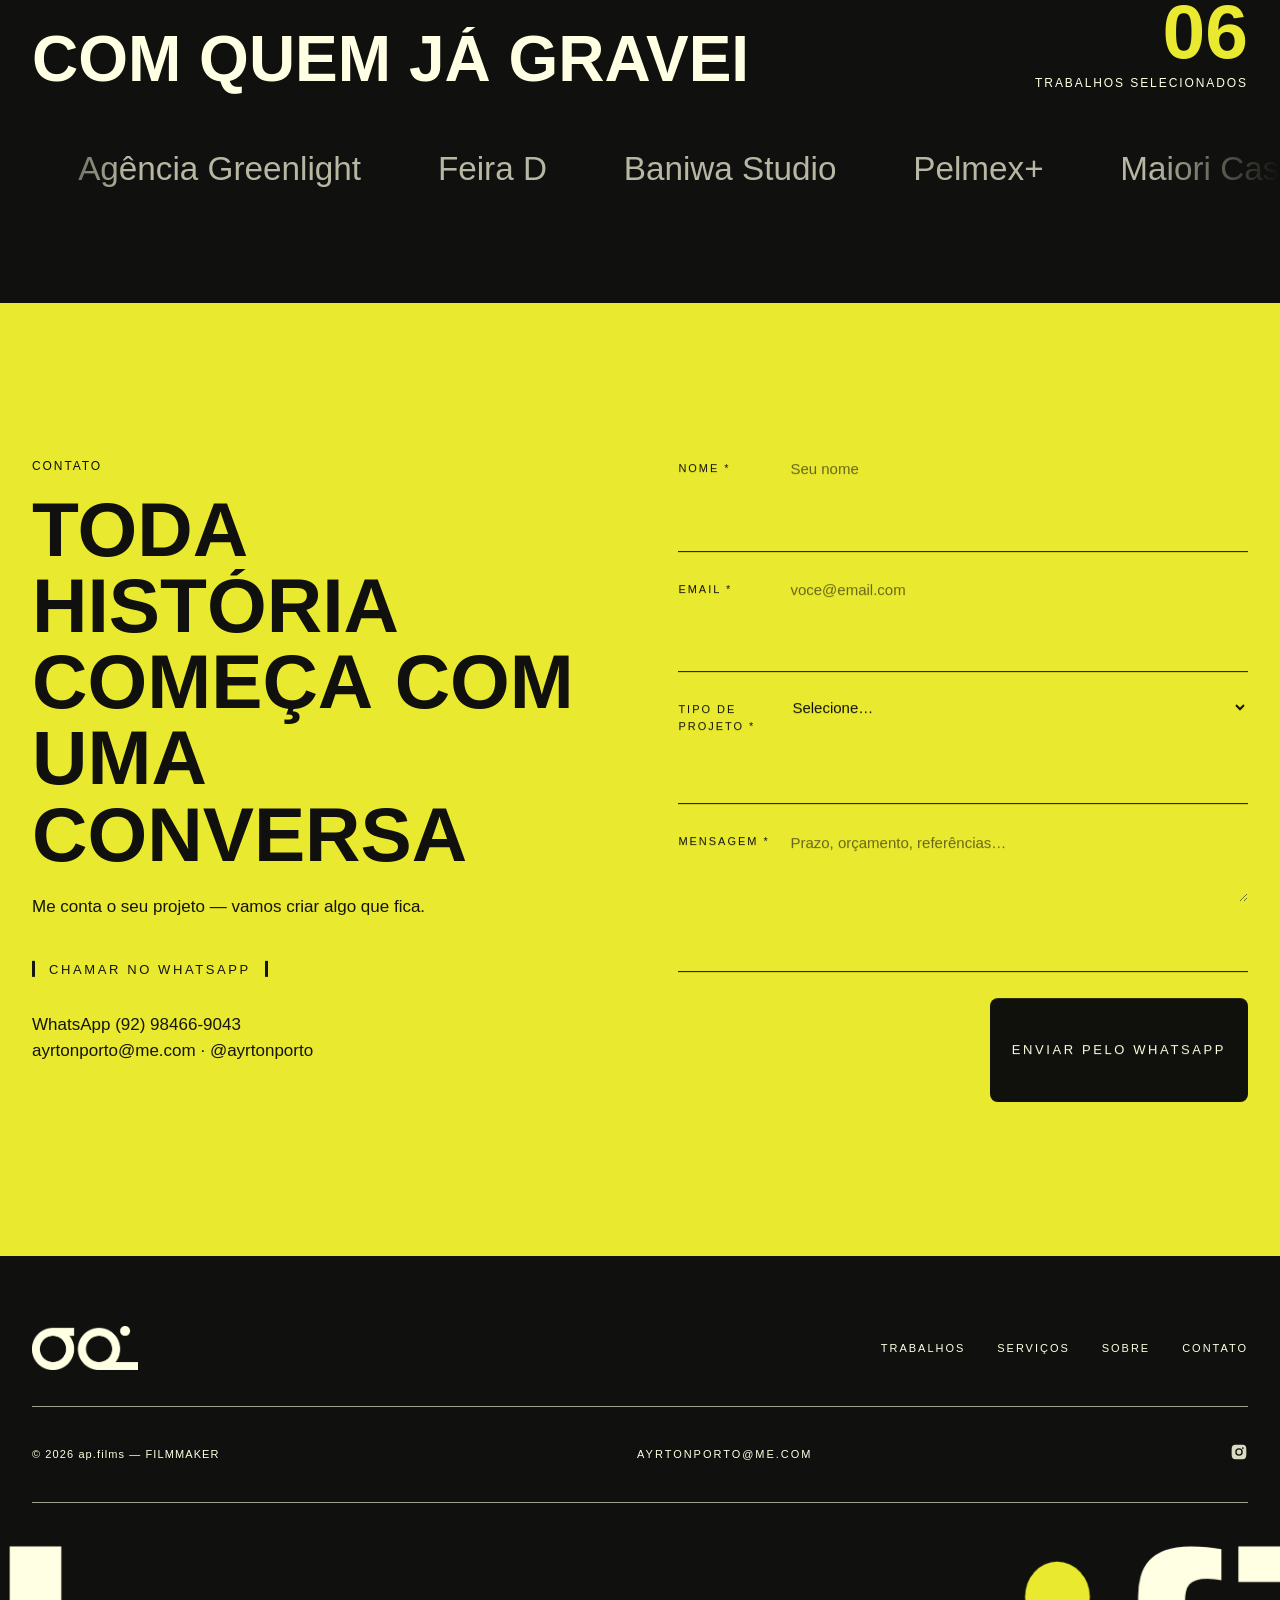
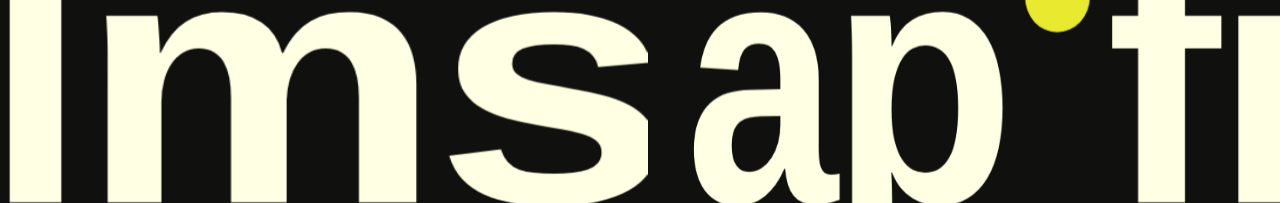
==== commit d0a9f971: "Cursor: um pouco mais de suavidade no acompanhamento (SPEED 24) Co-Authored-By: Claude Fable 5.1 <no" ====
--- a/index.html
+++ b/index.html
@@ -8,7 +8,7 @@
   <link rel="preconnect" href="https://api.fontshare.com">
   <link rel="stylesheet" href="https://api.fontshare.com/v2/css?f[]=satoshi@500,900&display=swap">
   <link rel="icon" type="image/png" href="assets/favicon.png">
-  <link rel="stylesheet" href="css/style.css?v=202610291800">
+  <link rel="stylesheet" href="css/style.css?v=202610292210">
 </head>
 <body data-page="home">
   <div class="curtain" aria-hidden="true"><span class="brand"></span></div>
@@ -86,12 +86,12 @@
     </section>
   </main>
 
-  <script src="data/projects.js?v=202610291800"></script>
-  <script src="js/render.js?v=202610291800"></script>
-  <script src="js/vendor/gsap.min.js?v=202610291800"></script>
-  <script src="js/vendor/ScrollTrigger.min.js?v=202610291800"></script>
-  <script src="js/vendor/lenis.min.js?v=202610291800"></script>
+  <script src="data/projects.js?v=202610292210"></script>
+  <script src="js/render.js?v=202610292210"></script>
+  <script src="js/vendor/gsap.min.js?v=202610292210"></script>
+  <script src="js/vendor/ScrollTrigger.min.js?v=202610292210"></script>
+  <script src="js/vendor/lenis.min.js?v=202610292210"></script>
   <script>document.getElementById("heroReel").src = window.AP_REEL;</script>
-  <script src="js/main.js?v=202610291800"></script>
+  <script src="js/main.js?v=202610292210"></script>
 </body>
 </html>
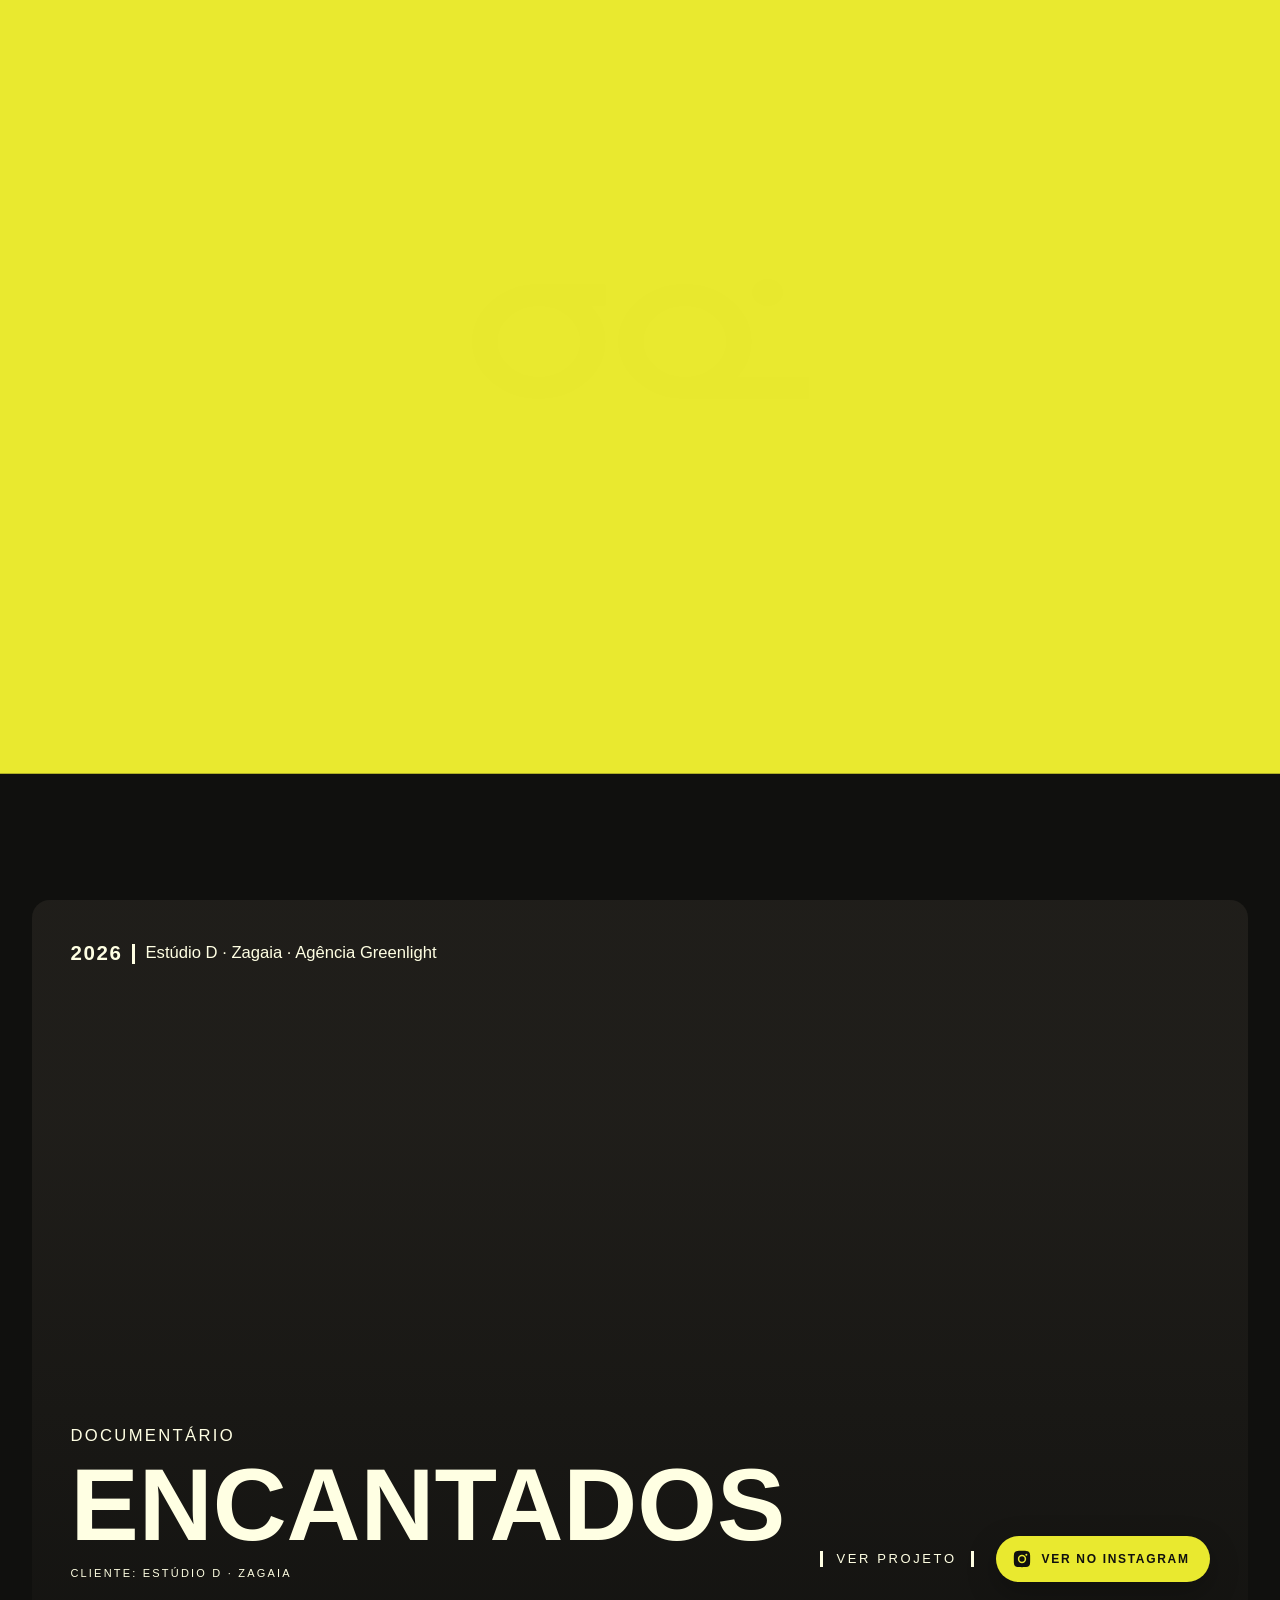
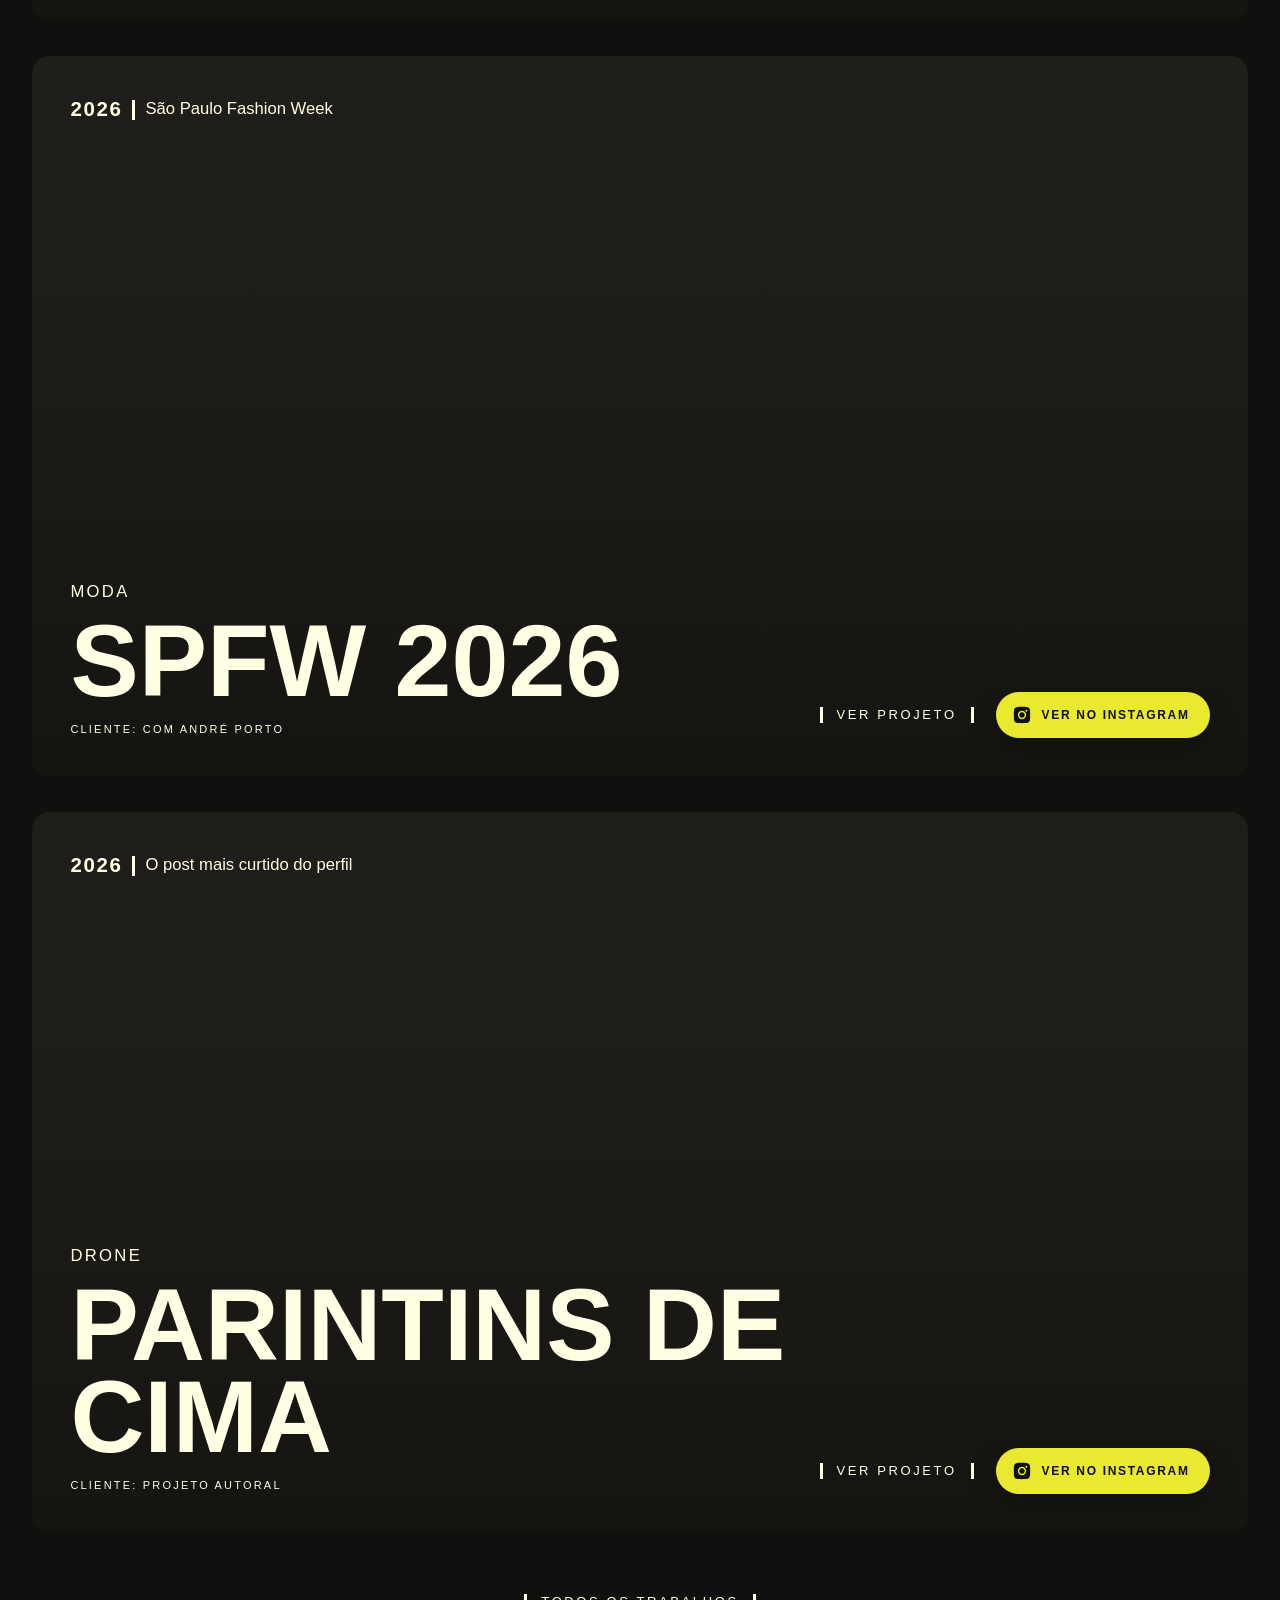
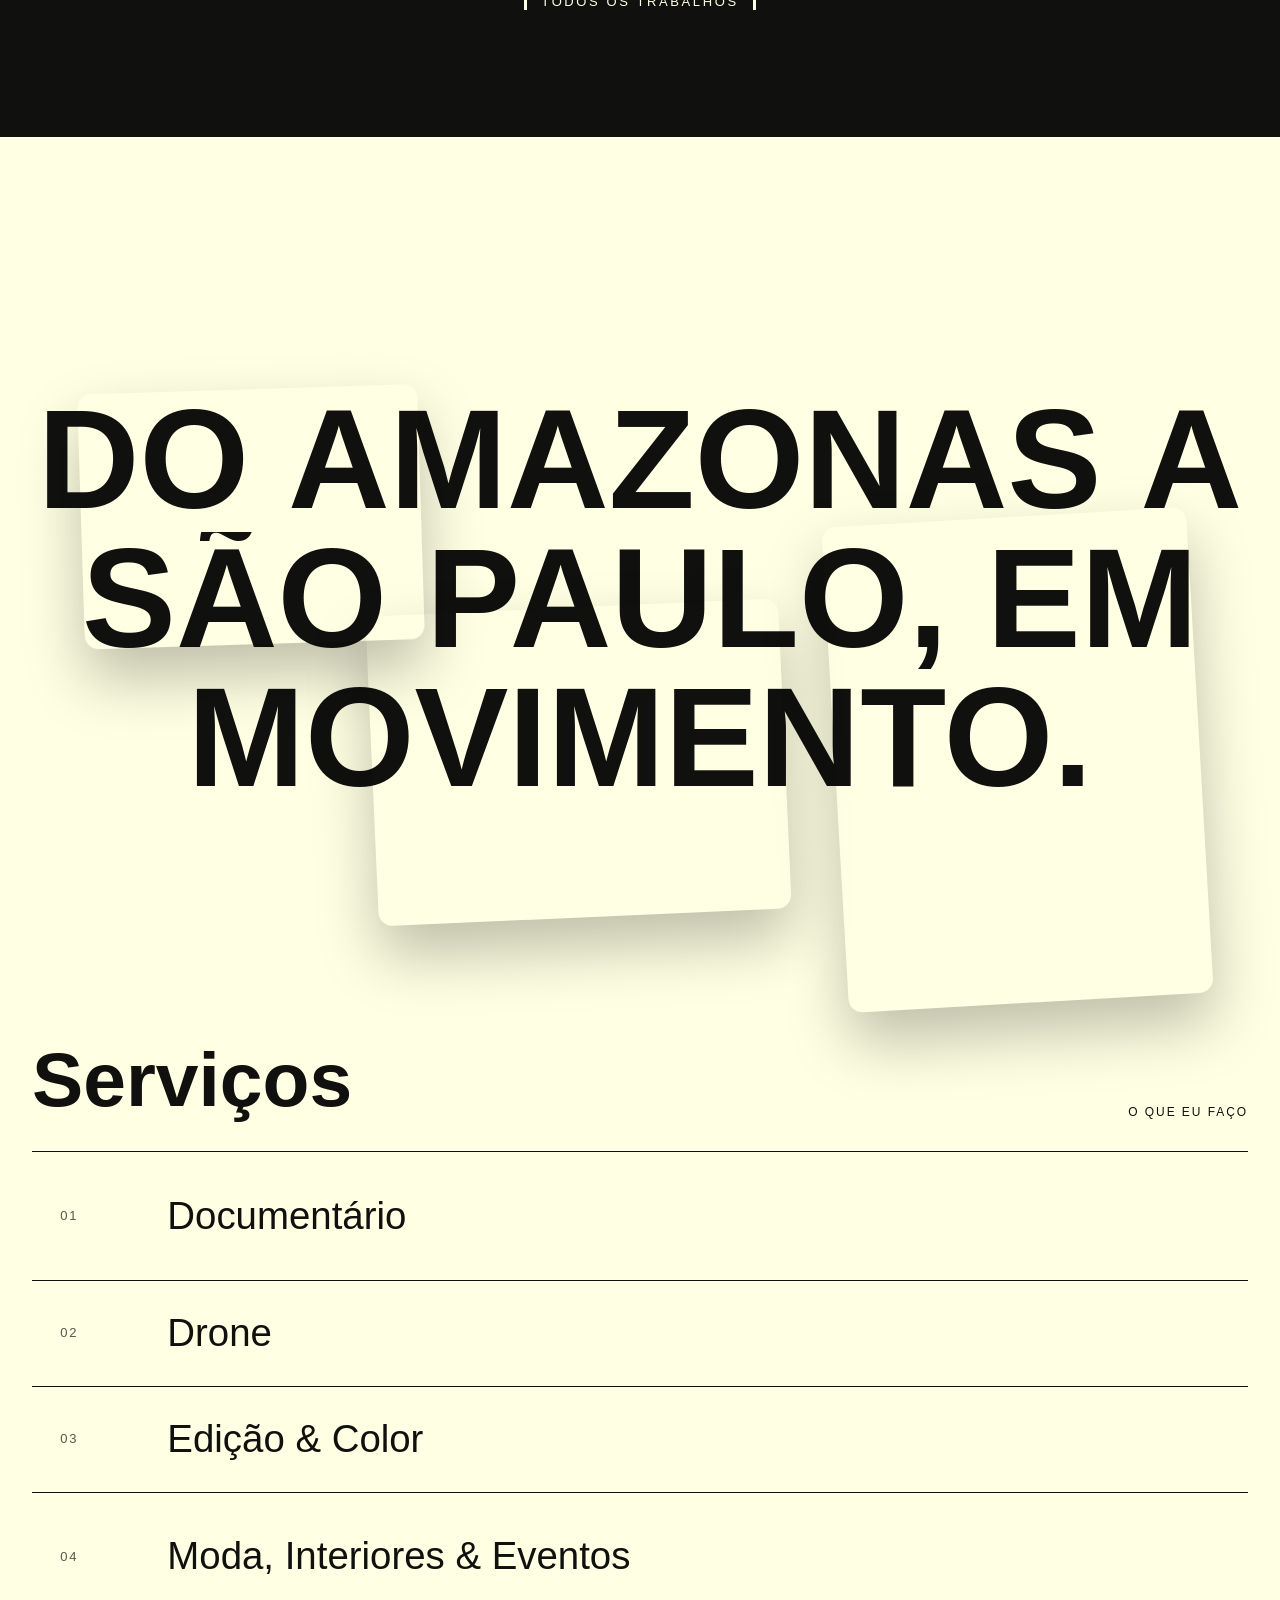
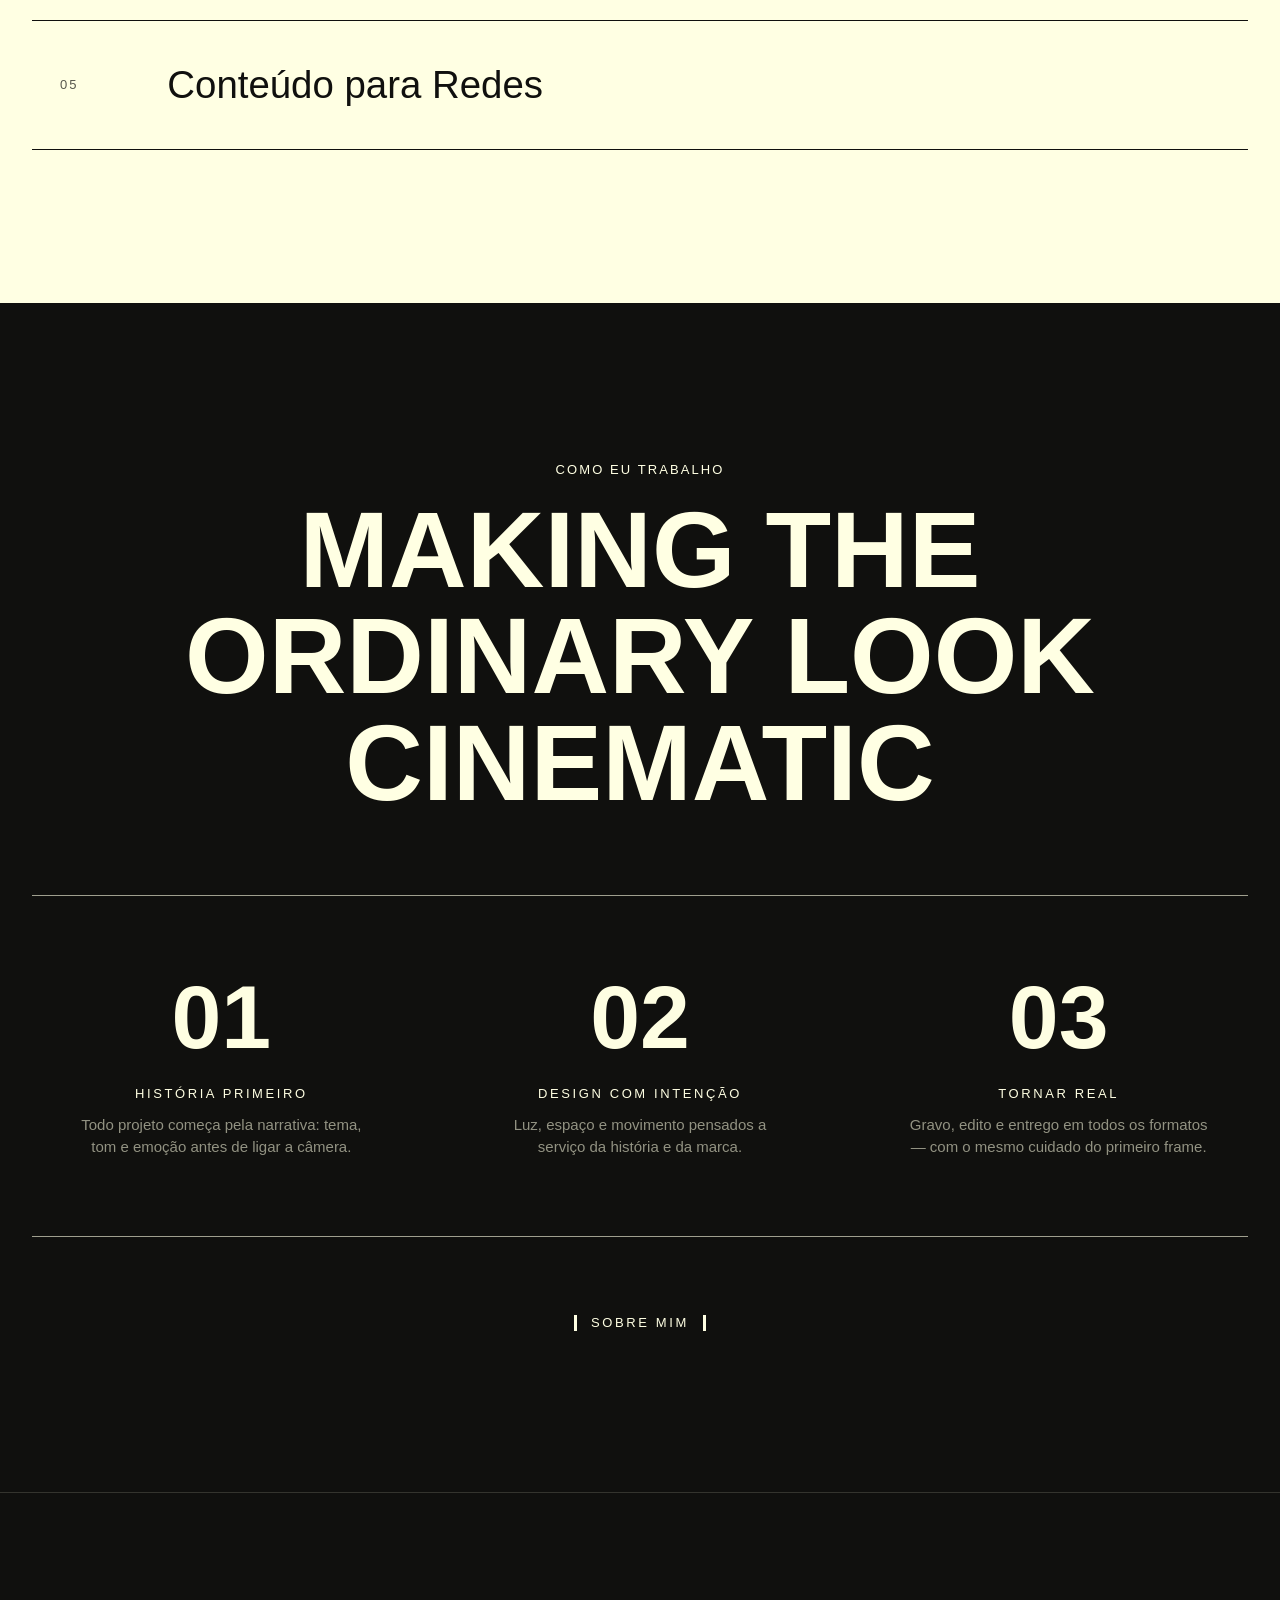
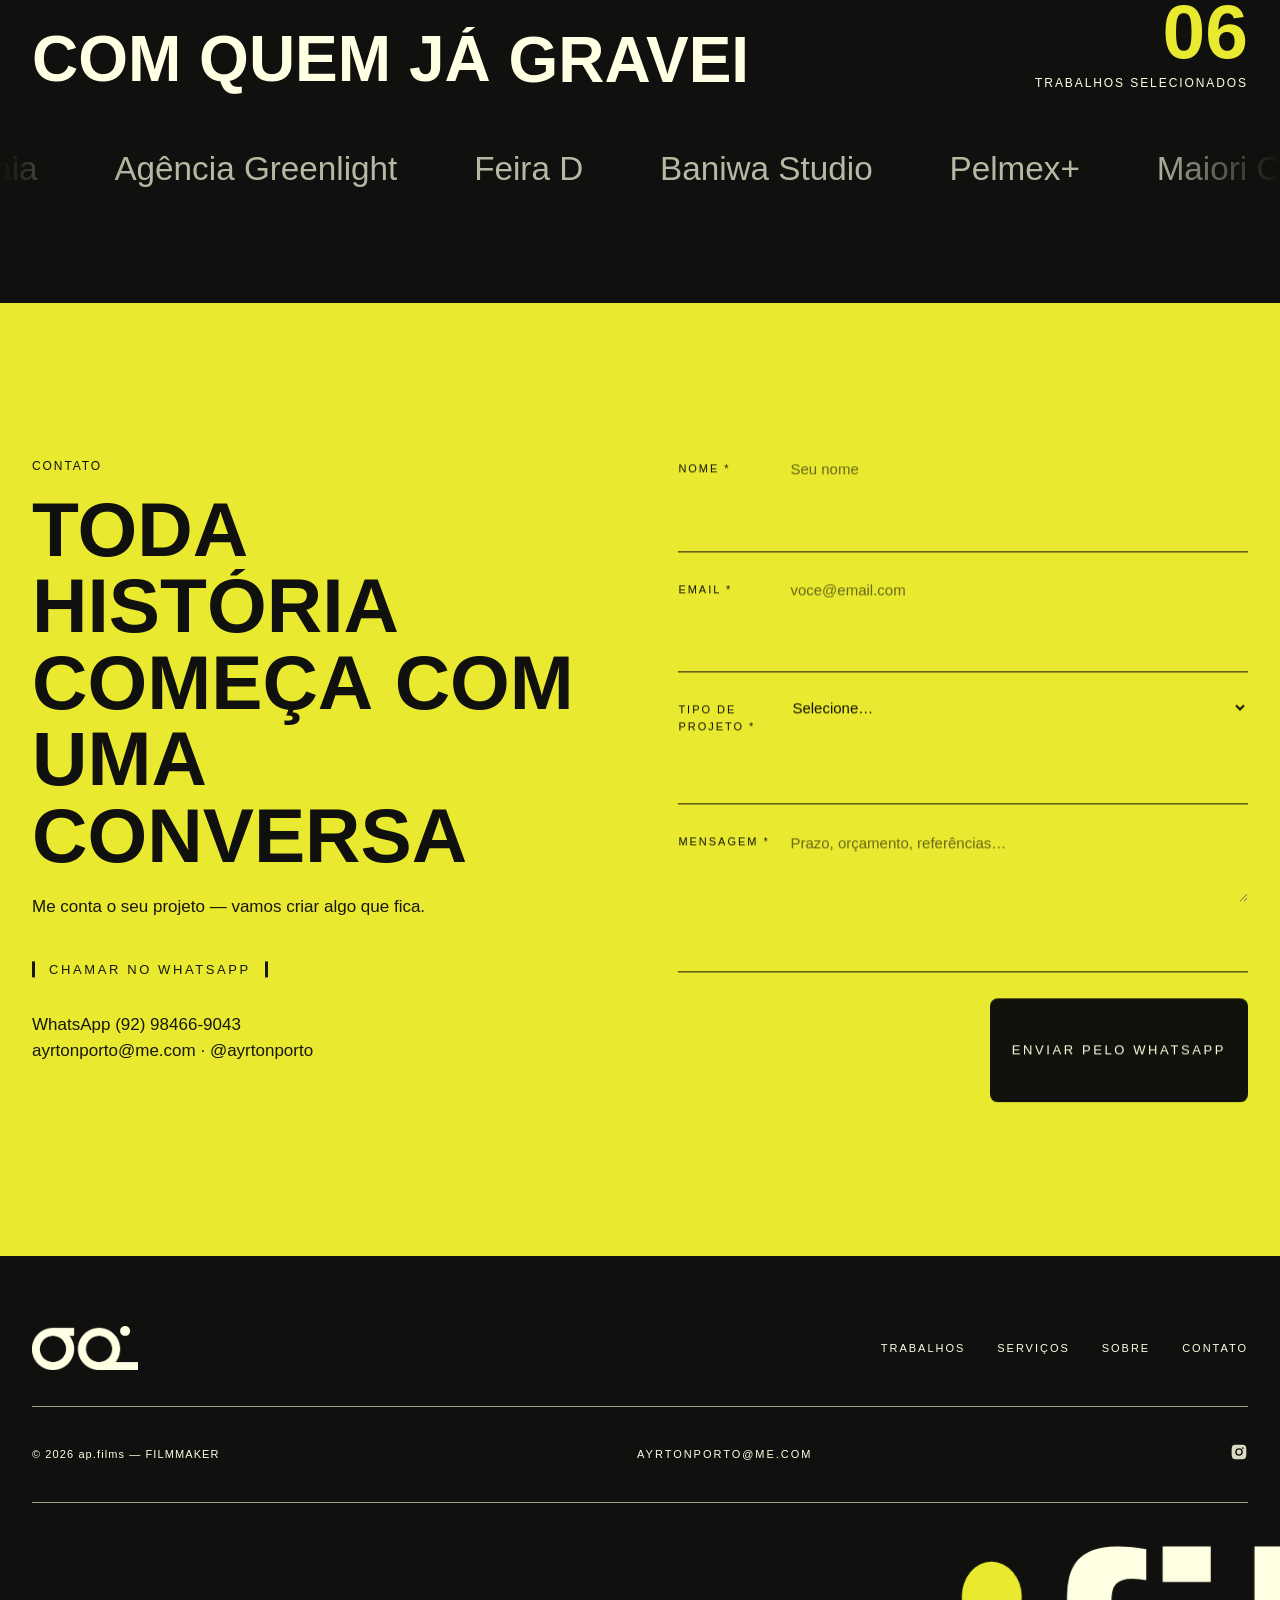
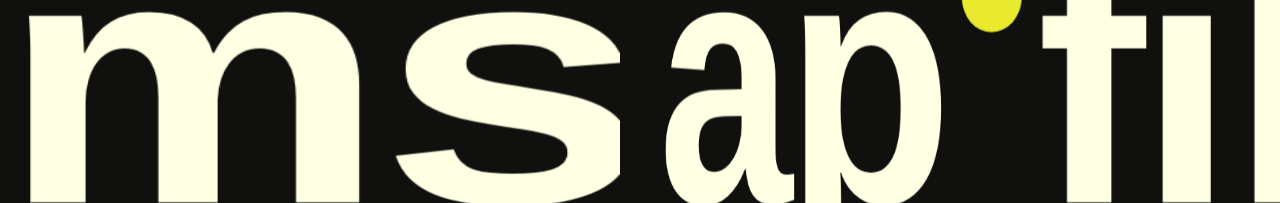
==== commit 6d02eac2: "Capas dos cards: quadro novo no Pelmex+, Ep. 2/3/5/6, Formas e SPFW; enquadramento (focus) nos verti" ====
--- a/index.html
+++ b/index.html
@@ -8,7 +8,7 @@
   <link rel="preconnect" href="https://api.fontshare.com">
   <link rel="stylesheet" href="https://api.fontshare.com/v2/css?f[]=satoshi@500,900&display=swap">
   <link rel="icon" type="image/png" href="assets/favicon.png">
-  <link rel="stylesheet" href="css/style.css?v=202610292210">
+  <link rel="stylesheet" href="css/style.css?v=202610300230">
 </head>
 <body data-page="home">
   <div class="curtain" aria-hidden="true"><span class="brand"></span></div>
@@ -42,7 +42,7 @@
           <h2 class="crafted__title" data-split>Do Amazonas a São Paulo, em movimento.</h2>
           <div class="crafted__float f1" data-float="0.6" data-autoplay><video muted playsinline loop preload="metadata" src="assets/video/encantados.mp4#t=3.5"></video></div>
           <div class="crafted__float f2" data-float="1.1" data-autoplay><video muted playsinline loop preload="metadata" src="assets/video/parintins-de-cima.mp4#t=3.1"></video></div>
-          <div class="crafted__float f3" data-float="0.85" data-autoplay><video muted playsinline loop preload="metadata" src="assets/video/spfw-2026.mp4#t=27"></video></div>
+          <div class="crafted__float f3" data-float="0.85" data-autoplay><video muted playsinline loop preload="metadata" src="assets/video/spfw-2026.mp4#t=4"></video></div>
         </div>
 
         <div class="services" id="servicos">
@@ -86,12 +86,12 @@
     </section>
   </main>
 
-  <script src="data/projects.js?v=202610292210"></script>
-  <script src="js/render.js?v=202610292210"></script>
-  <script src="js/vendor/gsap.min.js?v=202610292210"></script>
-  <script src="js/vendor/ScrollTrigger.min.js?v=202610292210"></script>
-  <script src="js/vendor/lenis.min.js?v=202610292210"></script>
+  <script src="data/projects.js?v=202610300230"></script>
+  <script src="js/render.js?v=202610300230"></script>
+  <script src="js/vendor/gsap.min.js?v=202610300230"></script>
+  <script src="js/vendor/ScrollTrigger.min.js?v=202610300230"></script>
+  <script src="js/vendor/lenis.min.js?v=202610300230"></script>
   <script>document.getElementById("heroReel").src = window.AP_REEL;</script>
-  <script src="js/main.js?v=202610292210"></script>
+  <script src="js/main.js?v=202610300230"></script>
 </body>
 </html>
